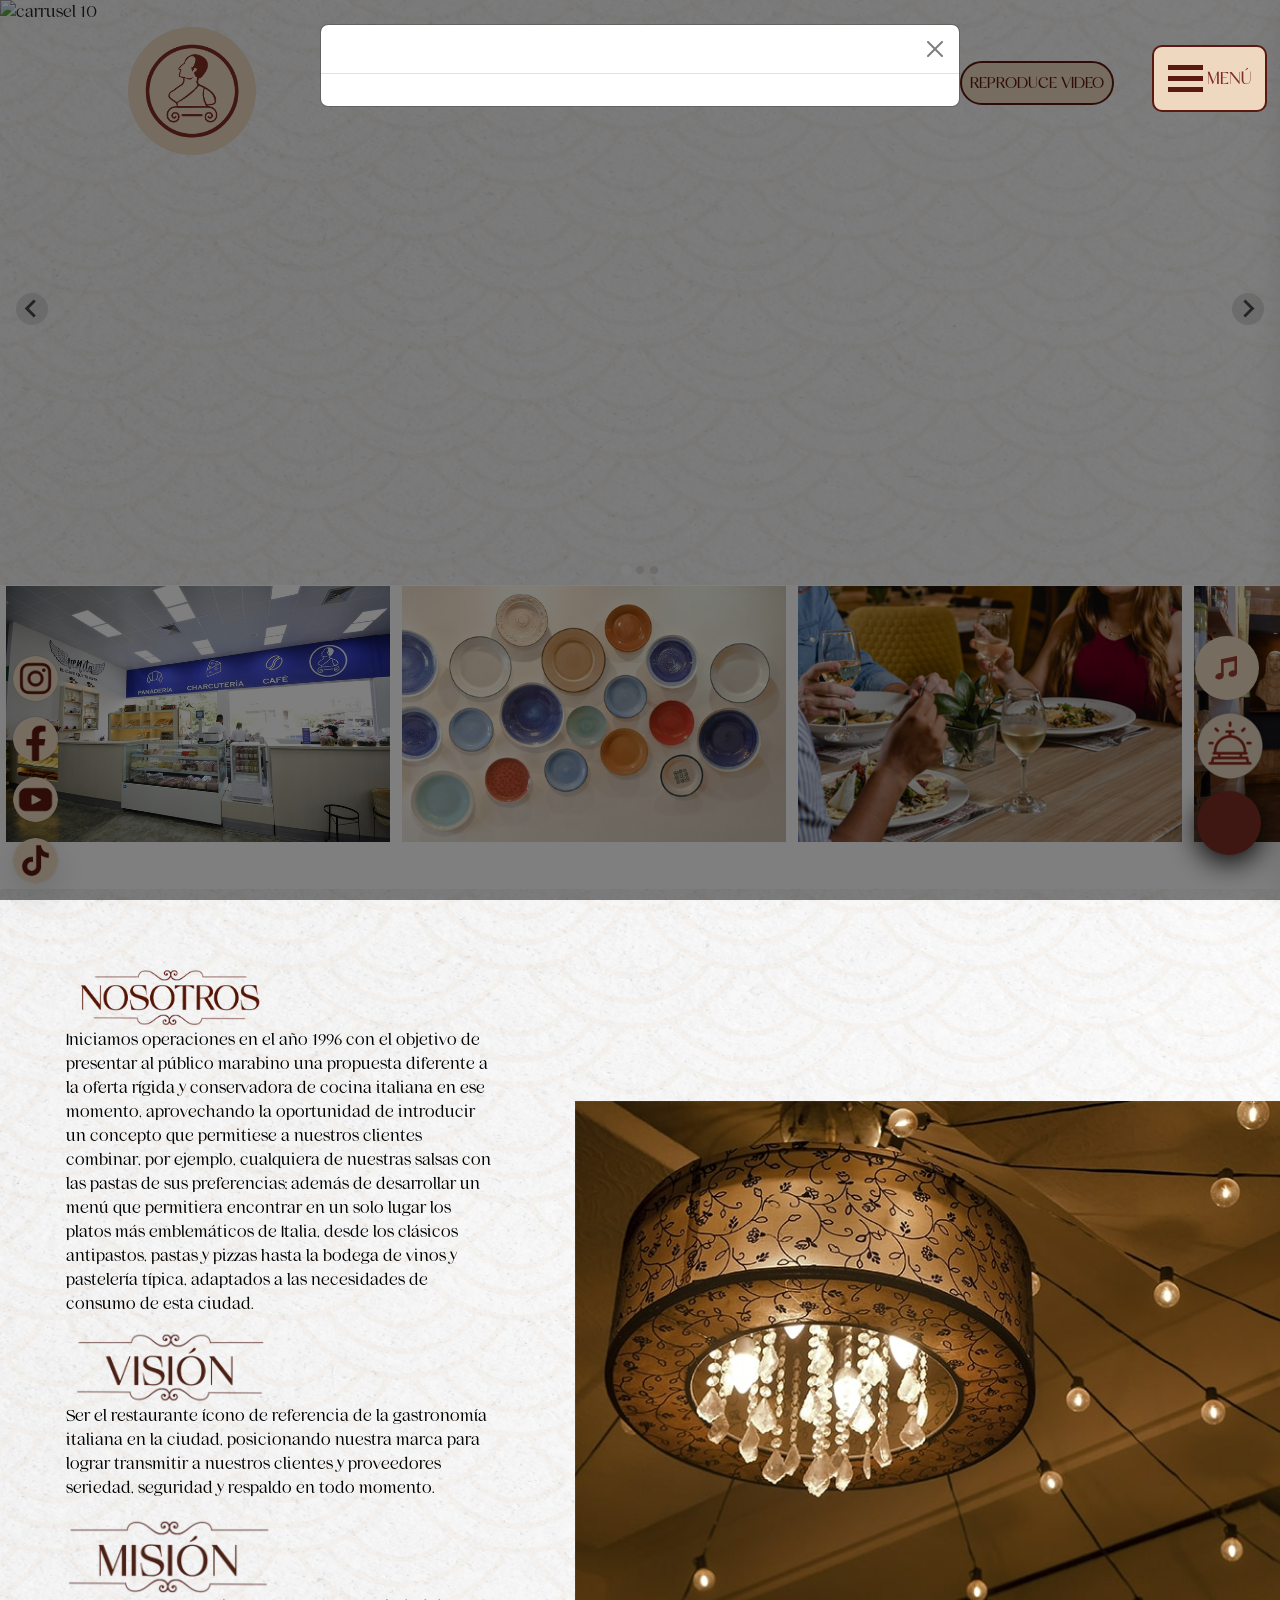
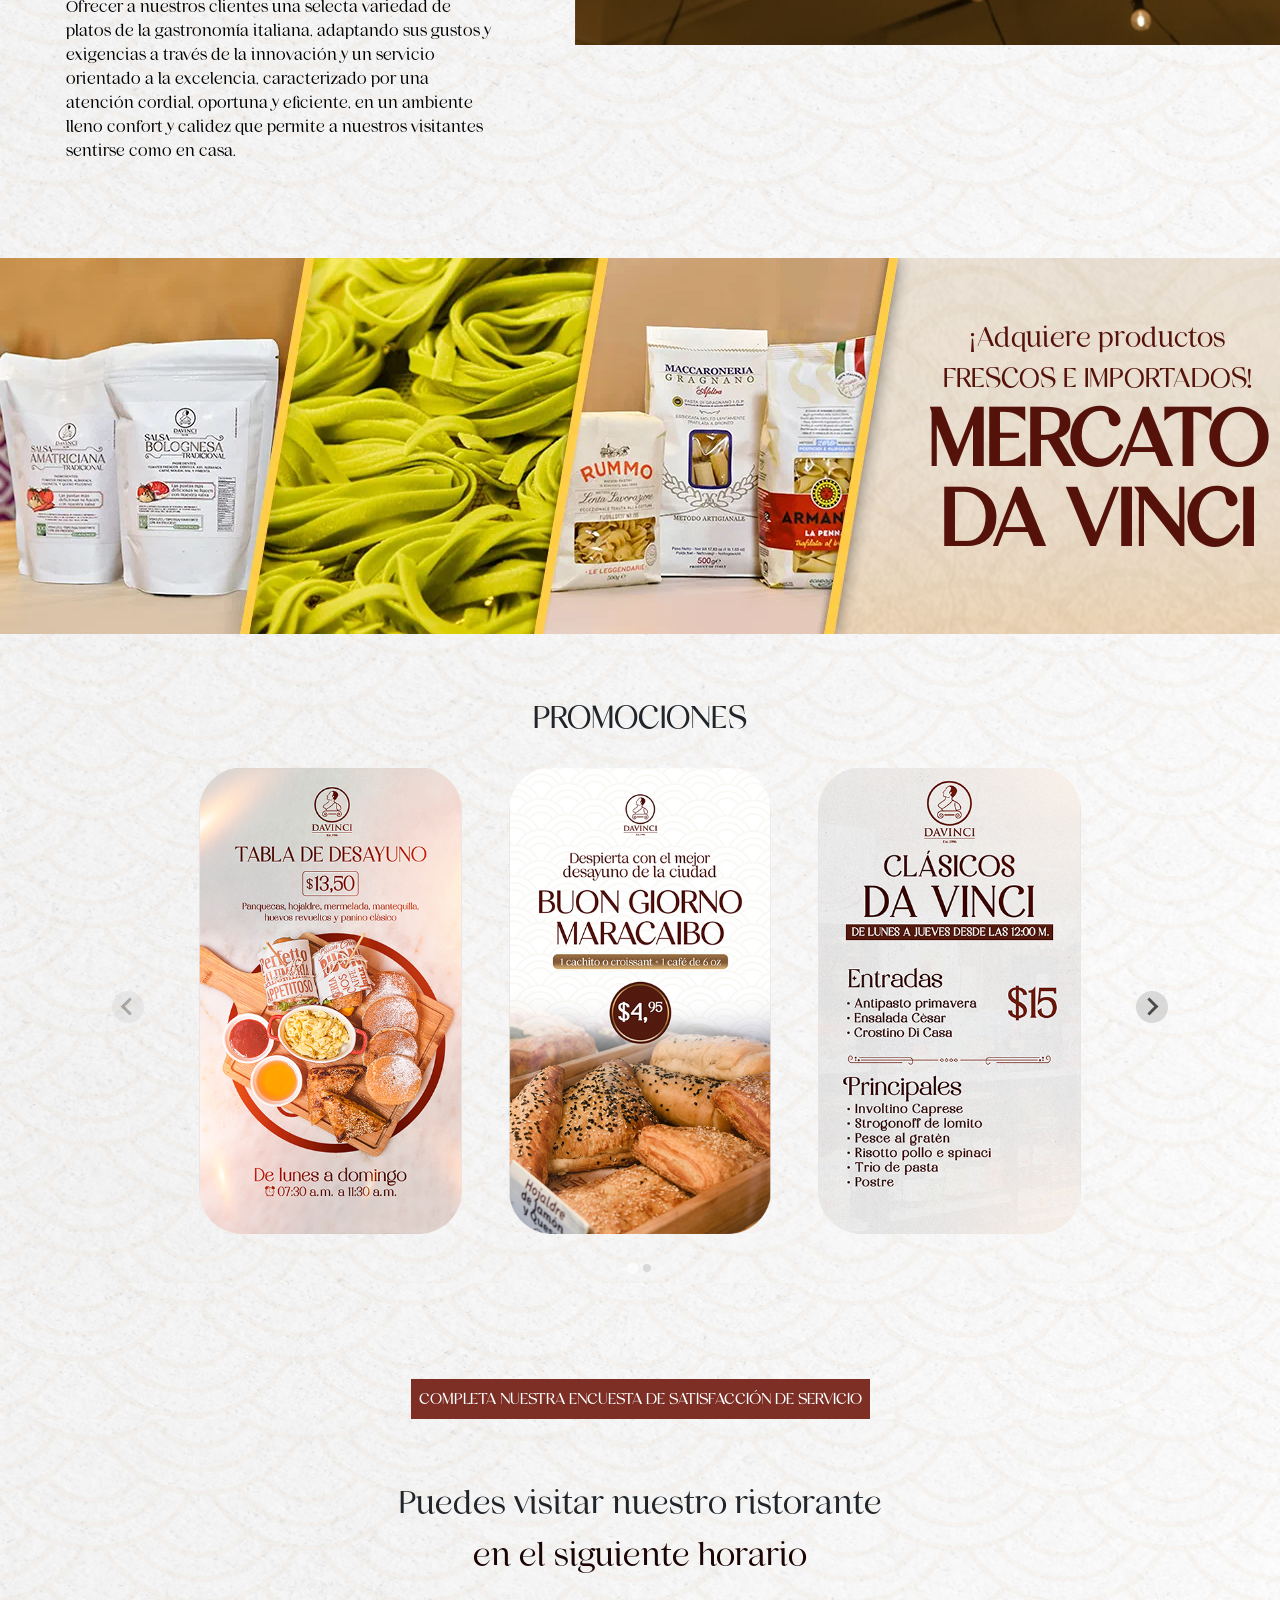
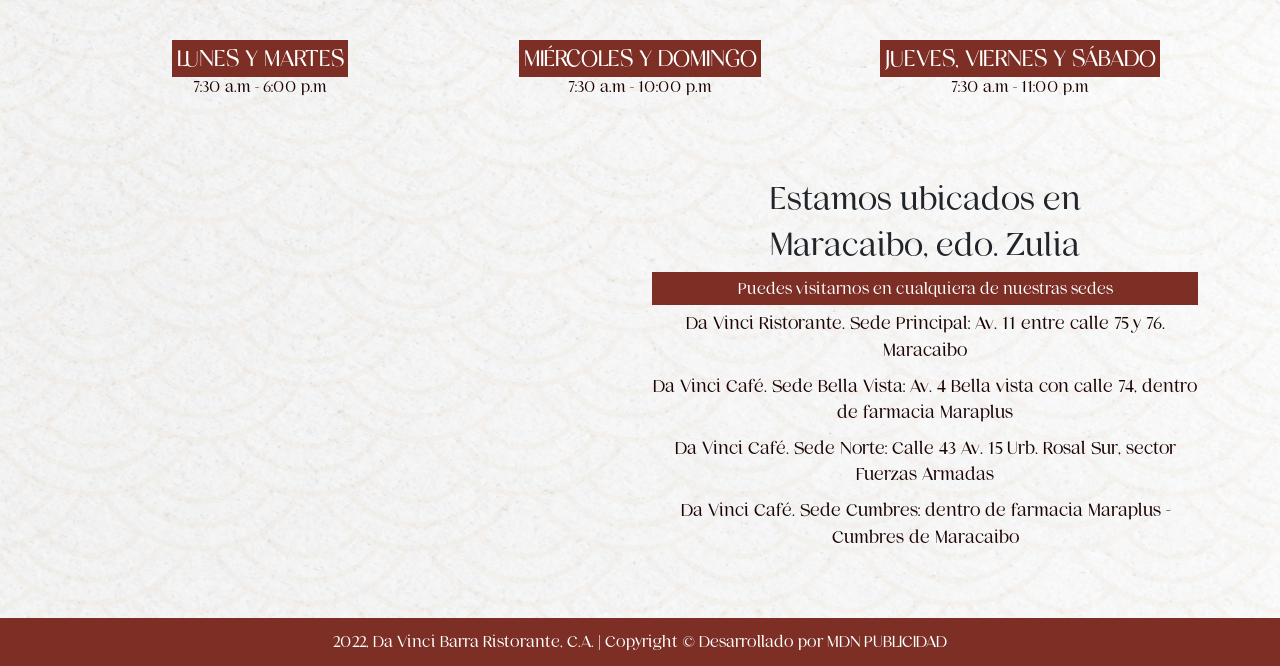
==== index.html @ 0b04cdf5 "changed mercato desktop and mobile images" ====
<!DOCTYPE html>
<html lang="es">

<head>
  <meta name="google-site-verification" content="sGnjUJVGym6l1gNhsqKlrw0AMd5bKHVE6W2g7Ga9vto" />
  <meta http-equiv="Content-Type" content="text/html; charset=utf-8">
  <meta name="DC.Language" scheme="ISO639-1" content="es">
  <meta name="author" content="MDN PUBLICIDAD">
  <meta name="description" content="Página web oficial de Da Vinci Ristorante, Ubicados en la ciudad de Maracaibo, Av. 11 entre calle 75 y 76 (Sede principal), Av.4 Bella vista con calle 74 (Café) y Av. 15 calle 43 Urb. Rosa (Café)">
  <meta name="viewport" content="width=device-width, initial-scale=1, shrink-to-fit=no">
  <meta name="keywords" content="Da vinci, Davinci, Da Vinci Ristorante, Da Vinci Restaurante, Da Vinci Maracaibo">
  <meta name="robots" content="All">
  <title>Da Vinci Ristorante</title>
  <link rel="canonical" href="https://davinciristorante.com.ve/">

  <link rel="icon" type="image/x-icon" href="./img/favicon.ico">
  <link href="https://cdn.jsdelivr.net/npm/bootstrap@5.1.1/dist/css/bootstrap.min.css" rel="stylesheet" integrity="sha384-F3w7mX95PdgyTmZZMECAngseQB83DfGTowi0iMjiWaeVhAn4FJkqJByhZMI3AhiU" crossorigin="anonymous">
  <link rel="stylesheet" href="./css/styles.css">
  <script src="https://kit.fontawesome.com/819330974d.js" crossorigin="anonymous"></script>
  <link rel="stylesheet" href="https://cdn.jsdelivr.net/npm/@splidejs/splide@4.1.4/dist/css/splide.min.css">
  <script src="https://cdn.jsdelivr.net/npm/bootstrap@5.1.3/dist/js/bootstrap.min.js" integrity="sha384-QJHtvGhmr9XOIpI6YVutG+2QOK9T+ZnN4kzFN1RtK3zEFEIsxhlmWl5/YESvpZ13" crossorigin="anonymous"></script>
  <link rel="stylesheet" href="https://cdn.jsdelivr.net/npm/@splidejs/splide@4.1.4/dist/css/splide.min.css/splide.min.css">
  <!-- Meta Pixel Code -->
  <script>
    ! function(f, b, e, v, n, t, s) {
      if (f.fbq) return;
      n = f.fbq = function() {
        n.callMethod ?
          n.callMethod.apply(n, arguments) : n.queue.push(arguments)
      };
      if (!f._fbq) f._fbq = n;
      n.push = n;
      n.loaded = !0;
      n.version = '2.0';
      n.queue = [];
      t = b.createElement(e);
      t.async = !0;
      t.src = v;
      s = b.getElementsByTagName(e)[0];
      s.parentNode.insertBefore(t, s)
    }(window, document, 'script',
      'https://connect.facebook.net/en_US/fbevents.js');
    fbq('init', '1026621875320128');
    fbq('track', 'PageView');
  </script>
  <noscript><img height="1" width="1" style="display:none" src="https://www.facebook.com/tr?id=1026621875320128&ev=PageView&noscript=1" /></noscript>
  <!-- End Meta Pixel Code -->
</head>

<body>
  <nav class="mobile-nav">
    <div class="container d-flex flex-column align-items-end mobile-nav-container">
      <a href="#">INICIO</a>
      <button type="button" id="menu-restaurant" data-bs-toggle="modal" data-bs-target="#exampleModa600">
        MENÚ / RESTAURANT
      </button>
      <a href="https://api.whatsapp.com/send/?phone=584122994586&type=phone_number&app_absent=0&text=%C2%A1Bienvenido%20a%20nuestro%20ristorante%21%20A%20trav%C3%A9s%20de%20ac%C3%A1%20podr%C3%A1s%20realizar%20la%20reservaci%C3%B3n%20para%20tu%20desayuno%2C%20almuerzo%2C%20cena%20o%20evento%C2%A0especial.%C2%A0%E2%81%A3%20%F0%9F%8D%BD%EF%B8%8F" target="__blank">RESERVAS</a>
      <a href="#nosotros">NOSOTROS</a>
      <a href="#club">CLUB DA VINCI</a>
      <a href="#contacto">UBÍCANOS</a>
    </div>
  </nav>
  <div class="boton-whatsapp">
    <a href="https://api.whatsapp.com/send/?phone=584122994586&type=phone_number&app_absent=0&text=%C2%A1Bienvenido%20a%20Da%20Vinci%20Ristorante%21%20A%20trav%C3%A9s%20de%20este%20link%20podr%C3%A1s%20hacer%20tu%20pedido%20v%C3%ADa%20delivery%20o%20pick-up.%E2%81%A3%20%F0%9F%8D%BD" target="__blank">
      <div class="volver-arriba">
        <i class="fab fa-whatsapp"></i>

      </div>
      <span class="tooltip-3">¡Escríbenos por WhatsApp!</span>

    </a>
  </div>
  <div class="boton-arriba-contenedor" id="actualizacion-contacto">
    <a href="https://quikpago.com/store/showcase/products?market=RFs3QBxCCXleJiCD613D" target="_blank">
      <div class="pedidos">
        <img style="width: 5rem;" src="./img/boton-reserva_(1).png" alt="boton quick">
        <span class="tooltip-">¡Solicita tu orden!</span>
      </div>
    </a>
  </div>
  <div class="boton-arriba-contenedor d-none" id="actualizacion-new-reserve">
    <a href="https://api.whatsapp.com/send/?phone=584122994586&type=phone_number&app_absent=0&text=%C2%A1Bienvenido%20a%20nuestro%20ristorante%21%20A%20trav%C3%A9s%20de%20ac%C3%A1%20podr%C3%A1s%20realizar%20la%20reservaci%C3%B3n%20para%20tu%20desayuno%2C%20almuerzo%2C%20cena%20o%20evento%C2%A0especial.%C2%A0%E2%81%A3%20%F0%9F%8D%BD%EF%B8%8F" target="_blank">
      <div class="pedidos----">
        <img style="width: 5rem;" src="./img/BOTON-RESERVE.png" alt="boton reservar 2">
        <!-- <span class="tooltip-">¡Solicita tu orden! -->
        </span>
      </div>
    </a>
  </div>
  <div class="boton-arriba-contenedor" id="actualizacion-contacto">
    <!-- <a href="#sugerencias">
      <div class="pedidos--">
        <img style="width: 5rem;" src="./img/boton-reserva_(2).png" alt="boton reservar">
        <span class="tooltip-2">¡Únete al club Da Vinci!</span>

      </div>
    </a> -->
    <button id="music-btn" class="play-music">
      <img class="pause-img" src="/img/Simple_Music.-whitesvg.svg" alt="">
    </button>
  </div>
  <div class="hamburger-container d-flex flex-row justify-content-center align-items-center">
    <ul class="navbar-nav mr-auto h-100 justify-content-center align-items-center flex-row">
      <div class="hamburguer">
        <div class="bar">
        </div>
      </div>
      <div class="d-none d-md-flex flex-column justify-content-center ms-1">
        <p class="m-0 menu-text">MENÚ</p>
      </div>
    </ul>
  </div>



  <a class="navbar-brand" href="#"><img style="width: 8rem;" src="./img/logo4.jpg" alt="logo da vinci"></a>

  <header>
    <div class="splide" id="splide" role="group" aria-label="Splide Basic HTML Example">
      <div class="splide__track h-100">
        <ul class="splide__list">
          <li class="splide__slide"><img style="width: 100%;" src="/img/carrusel/carrusel1.jpg" alt="carrusel 10"></li>
          <li class="splide__slide"><img style="width: 100%;" src="/img/carrusel/carrusel2.jpg" alt="carrusel 11"></li>
          <li class="splide__slide"><img style="width: 100%;" src="/img/carrusel/carrusel4.jpg" alt="carrusel 8"></li>

        </ul>
      </div>
    </div>
    <div class="redes-container d-flex flex-column justify-content-center align-items">
      <div class="social">
        <a href="https://www.instagram.com/davincimcbo/" target="_blank" rel="noopener noreferrer">
          <img src="img/instagram.png" alt="davinci instagram">
        </a>
      </div>
      <div class="social">
        <a href="https://es-la.facebook.com/DaVinciRestaurante/" target="_blank" rel="noopener noreferrer">
          <img src="img/facebook2.png" alt="davinci facebook">
        </a>
      </div>
      <div class="social">
        <a href="https://www.youtube.com/channel/UCRuQdtUVK3lYBx3yplDv7_g?app=desktop" target="_blank" rel="noopener noreferrer">
          <img src="img/youtube2.png" alt="davinci youtube">
        </a>
      </div>
      <div class="social">
        <a href="https://www.tiktok.com/@grupodavinci" target="_blank" rel="noopener noreferrer">
          <img src="img/tiktok.png" alt="davinci tiktok">
        </a>
      </div>
    </div>

  </header>
  <div class="boton">
    <div class="container">
      <button id="reproducir" data-bs-toggle="modal" data-bs-target="#modal-video" onclick="reproducir()" style="color: white;">REPRODUCE VIDEO</button>
      <button id="parar" class="none" onclick="pausar()">PARAR VIDEO</button>
    </div>
  </div>
  <main>

    <section class="images-banner">
      <div class="marquee">
        <div class="marqueeScroll">
          <button type="button" data-bs-toggle="modal" data-bs-target="#exampleModal"><img class="imagen--" src="./img/ESPACIOS/1.jpg" loading="lazy" style="width: 24rem;" alt="espacio 1"></button>
          <button type="button" data-bs-toggle="modal" data-bs-target="#exampleModal3"><img class="imagen--" src="./img/ESPACIOS/9.jpg" loading="lazy" style="width: 24rem;" alt="espacio 9">
          </button>
          <button type="button" data-bs-toggle="modal" data-bs-target="#exampleModal24">
            <img src="./img/ESPACIOS/18.jpg" class="imagen--" loading="lazy" style="width: 24rem;" alt="espacio 13">
          </button>
          <button type="button" data-bs-toggle="modal" data-bs-target="#exampleModal5">
            <img src="./img/ESPACIOS/11.jpg" class="imagen--" loading="lazy" style="width: 24rem;" alt="espacio 11">
          </button>
          <button type="button" data-bs-toggle="modal" data-bs-target="#exampleModal6">
            <img src="./img/ESPACIOS/12.jpg" class="imagen--" loading="lazy" style="width: 24rem;" alt="espacio 12">
          </button>
          <button type="button" data-bs-toggle="modal" data-bs-target="#exampleModal4">
            <img src="./img/ESPACIOS/10.jpg" loading="lazy" style="width: 24rem;" alt="espacio 10">
          </button>

          <button type="button" data-bs-toggle="modal" data-bs-target="#exampleModal2"> <img class="imagen--" src="./img/ESPACIOS/3.jpg" loading="lazy" style="width: 24rem;" alt="espacio 3"></button>

          <button type="button" data-bs-toggle="modal" data-bs-target="#exampleModal7">
            <img src="./img/ESPACIOS/13.jpg" class="imagen--" loading="lazy" style="width: 24rem;" alt="espacio 13">
          </button>
          <button type="button" data-bs-toggle="modal" data-bs-target="#exampleModal23">
            <img src="./img/ESPACIOS/17.jpg" class="imagen--" loading="lazy" style="width: 24rem;" alt="espacio 13">
          </button>
          <button type="button" data-bs-toggle="modal" data-bs-target="#exampleModal8">
            <img src="./img/ESPACIOS/14.jpg" class="imagen--" loading="lazy" style="width: 24rem;" alt="espacio 14">
          </button>
          <button type="button" data-bs-toggle="modal" data-bs-target="#exampleModal9">
            <img src="./img/ESPACIOS/15.jpg" class="imagen--" loading="lazy" style="width: 24rem;" alt="espacio 15">
          </button>
          <button type="button" data-bs-toggle="modal" data-bs-target="#exampleModal25">
            <img src="./img/ESPACIOS/19.jpg" class="imagen--" loading="lazy" style="width: 24rem;" alt="espacio 13">
          </button>
          <button type="button" data-bs-toggle="modal" data-bs-target="#exampleModal10">
            <img src="./img/ESPACIOS/16.jpg" class="imagen--" loading="lazy" style="width: 24rem;" alt="espacio 16">
          </button>

          <button type="button" data-bs-toggle="modal" data-bs-target="#exampleModal11">
            <img src="./img/PLATOS_2/1.jpg" loading="lazy" class="imagen--" style="width:24rem" alt="plato 1">
          </button>
          <button type="button" data-bs-toggle="modal" data-bs-target="#exampleModal12">
            <img src="./img/PLATOS_2/2.jpg" loading="lazy" class="imagen--" style="width:24rem" alt="plato 2">
          </button>
          <button type="button" data-bs-toggle="modal" data-bs-target="#exampleModal13">
            <img src="./img/PLATOS_2/5.jpg" loading="lazy" class="imagen--" style="width:24rem" alt="plato 5">
          </button>
          <button type="button" data-bs-toggle="modal" data-bs-target="#exampleModal14">
            <img src="./img/PLATOS_2/8.jpg" loading="lazy" class="imagen--" style="width:24rem" alt="plato 8">
          </button>
          <button type="button" data-bs-toggle="modal" data-bs-target="#exampleModal15">
            <img src="./img/PLATOS_2/9.jpg" loading="lazy" class="imagen--" style="width:24rem" alt="plato 9">
          </button>
          <button type="button" data-bs-toggle="modal" data-bs-target="#exampleModal1"> <img class="imagen--" src="./img/ESPACIOS/2.jpg" loading="lazy" style="width: 24rem;" alt="espacio 2"></button>

          <button type="button" data-bs-toggle="modal" data-bs-target="#exampleModal16">
            <img src="./img/PLATOS_2/10.jpg" loading="lazy" class="imagen--" style="width:24rem" alt="plato 10">
          </button>
          <button type="button" data-bs-toggle="modal" data-bs-target="#exampleModal17">
            <img src="./img/PLATOS_2/11.jpg" loading="lazy" class="imagen--" style="width:24rem" alt="plato 12">
          </button>
          <button type="button" data-bs-toggle="modal" data-bs-target="#exampleModal18">
            <img src="./img/PLATOS_2/12.jpg" loading="lazy" class="imagen--" style="width:24rem" alt="plato 12">
          </button>
          <button type="button" data-bs-toggle="modal" data-bs-target="#exampleModal19">
            <img src="./img/PLATOS_2/13.jpg" loading="lazy" class="imagen--" style="width:24rem" alt="plato 13">
          </button>
          <button type="button" data-bs-toggle="modal" data-bs-target="#exampleModal20">
            <img src="./img/PLATOS_2/14.jpg" loading="lazy" class="imagen--" style="width:24rem" alt="plato 14">
          </button>
          <button type="button" data-bs-toggle="modal" data-bs-target="#exampleModal21">
            <img src="./img/PLATOS_2/15.jpg" loading="lazy" class="imagen--" style="width:24rem" alt="plato 15">
          </button>
          <button type="button" data-bs-toggle="modal" data-bs-target="#exampleModal22">
            <img src="./img/PLATOS_2/16.jpg" loading="lazy" class="imagen--" style="width:24rem" alt="plato 16">
          </button>
        </div>
      </div>
    </section>

    <section class="vision">
      <div class="row flex-nowrap">
        <div class="col-xl-6 col-especial" id="vision">
          <div class="fondo-vision">
            <div class="texto-vision">
              <div class="col-xl-12">
                <div class="mision-texto">
                  <img class="mision-texto" src="./img/nosotros.png" alt="mision davinci">
                </div>
                <p class="nosotros-p">Iniciamos operaciones en el año 1996 con el objetivo de presentar al público marabino una propuesta diferente a la oferta rígida y conservadora de cocina italiana en ese momento, aprovechando la oportunidad de introducir un concepto que permitiese a nuestros clientes combinar, por ejemplo, cualquiera de nuestras salsas con las pastas de sus preferencias; además de desarrollar un menú que permitiera encontrar en un solo lugar los platos más emblemáticos de Italia, desde los clásicos antipastos, pastas y pizzas hasta la bodega de vinos y pastelería típica, adaptados a las necesidades de consumo de esta ciudad.</p>
              </div>
              <div class="vision-texto">
                <img src="./img/vision_02.png" alt="vision davinci">
              </div>
              <p>Ser el restaurante ícono de referencia de la gastronomía italiana en la ciudad, posicionando nuestra marca para lograr transmitir a nuestros clientes y proveedores seriedad, seguridad y respaldo en todo momento.</p>
              <div class="mision-texto">
                <img class="mision-texto" src="./img/mision_02.png" alt="mision davinci">
              </div>
              <p>Ofrecer a nuestros clientes una selecta variedad de platos de la gastronomía italiana, adaptando sus gustos y exigencias a través de la innovación y un servicio orientado a la excelencia, caracterizado por una atención cordial, oportuna y eficiente, en un ambiente lleno confort y calidez que permite a nuestros visitantes sentirse como en casa.</p>
            </div>

          </div>
        </div>
        <div class="col-xl-6 col-especial" id="visione">
          <div class="luces">
            <img src="./img/luces.jpg" alt="luces">
          </div>
        </div>
      </div>
    </section>
    <section class="market">
      <!-- <img src="./img/market.jpg" style="width:100%" alt="market"> -->
      <div class="d-flex flex-column flex-lg-row align-items-center justify-content-space-between">
        <picture>
          <source media="(max-width: 991px)" srcset="/img/BANNER-MARKET-MOBILE.webp">
          <source media="(min-width: 992px)" srcset="/img/BANNER-MARKET-DESKTOP.webp">
          <img class="img-mercado" src="/img/BANNER-MARKET-DESKTOP-resized.png" alt="Image description">
        </picture>

        <div class="d-flex flex-row mercado-container">
          <p class="text-center texto-mercado flex-grow-1">
            ¡Adquiere productos <br> FRESCOS E IMPORTADOS! <br><span>MERCATO<br>DA VINCI</span>
          </p>
        </div>

        <img class="img-mercado-izquierda" src="/img/BANNER---MARKET-4.png" alt="mercado davinci 2">
      </div>
    </section>
    <section id="section-promos">
      <div id="card-slider" class="splide promo-slider" aria-labelledby="carousel-heading">
        <h2 class="text-center pb-4">PROMOCIONES</h2>

        <div class="splide__track promos-container">
          <ul class="splide__list promos-list  ">
            <li class="splide__slide">
              <div class="splide__slide__container promo">
                <img src="/img/PROMOS/DAVINCI---PAGINA-WEB-6.png" alt="Promo Buon Giorno de lunes a domingo desde 7:30 A.M. a 11:30 A.M">
              </div>
            </li>
            <li class="splide__slide">
              <div class="splide__slide__container promo">
                <img src="/img/PROMOS/DAVINCI---PAGINA-WEB.png" alt="Promo Buon Giorno de lunes a domingo desde 7:30 A.M. a 11:30 A.M">
              </div>
            </li>
            <li class="splide__slide">
              <div class="splide__slide__container promo">
                <img src="/img/PROMOS/DAVINCI---PAGINA-WEB-2.png" alt="Promo Buon Giorno de lunes a domingo desde 7:30 A.M. a 11:30 A.M">
              </div>
            </li>
            <!-- <li class="splide__slide">
              <div class="splide__slide__container d-flex justify-content-center">
                <div class="promo-splide">
                  <div class="d-flex justify-content-center align-items-center">
                    <img src="/img/PROMOS/texto-solo.png" alt="Promo Clasicos Da Vinci">

                  </div>
                  <div class="position-relative">
                    <div class="d-flex flex-row justify-content-around">
                      <div class="text-center">
                        <p class="ps-0 mb-1 mb-0 promo-title-btn pb-1" id="promo-btn-estandar">Estándar</p>
                        <div class="promo-info promo-estandar">
                          <p>Incluye</p>
                          <ul>
                            <li>- Plato de la selección</li>
                            <li>- 1 bebida no alcohólica</li>
                            <li>- Servicio de pan y mantequilla</li>
                          </ul>
                        </div>
                        <img class="promo-price" src="/img/PROMOS/precio-estandar.png" alt="">
                      </div>
                      <div class="text-center">
                        <p class="ps-0 mb-1 mb-0 pb-1 promo-title-btn" id="promo-btn-gourmet">Gourmet</p>
                        <div class="promo-info promo-gourmet">
                          <p>Incluye</p>
                          <ul>
                            <li>- Entrada</li>
                            <li>- 1 bebida (copa de vino, refresco o té)</li>
                            <li>- Servicio de pan y mantequilla</li>
                            <li>- Postre del día</li>
                          </ul>
                        </div>
                        <img class="promo-price" src="/img/PROMOS/precio-gourmet.png" alt="">

                      </div>
                    </div>


                  </div>


                  <p class="promo-schedule pt-2">Disponible de lunes a viernes <br>de 12:00 m. hasta las 10:00 p.m.</p>
                  <a class="promo-btn" href="/img/PROMOS/MENU WEB.pdf" target="_blank">¡Haz click aquí para conocer el menú!</a>
                </div>
              </div>
            </li> -->
            
            
            <li class="splide__slide">
              <div class="splide__slide__container promo">
                <img src="/img/salumeria02.webp" alt="Promo Buon Giorno de lunes a domingo desde 7:30 A.M. a 11:30 A.M">
              </div>
            </li>
            <li class="splide__slide">
              <div class="splide__slide__container promo">
                <img src="/img/happyhour02.webp" alt="Promo Buon Giorno de lunes a domingo desde 7:30 A.M. a 11:30 A.M">
              </div>
            </li>
          </ul>
        </div>
      </div>


      <!-- <div id="bebidas-slider" class="splide promo-slider mt-5" aria-labelledby="carousel-heading">
        <h2 class="text-center pb-4">BEBIDAS</h2>

        <div class="splide__track promos-container">
          <ul class="splide__list promos-list">
            
            <li class="splide__slide">
              <div class="splide__slide__container promo">
                <img src="/img/PROMOS/promo9.png" alt="Promo Vieni A Tavola. 7 opciones de pastas clásicas">
              </div>
            </li>
            
            <li class="splide__slide">
              <div class="splide__slide__container promo">
                <img src="/img/PROMOS/promo16.png" alt="Noches de tabla de salumeria + 1 botella de vino por $25. Todos los viernes">
              </div>
            </li>
          </ul>
        </div>
      </div> -->
    </section>




    <!-- Modal -->
    <div class="modal fade" id="formModal" tabindex="-1" aria-labelledby="exampleModalLabel" aria-hidden="false">
      <div class="modal-dialog mx-auto my-4">
        <div class="modal-content">
          <div class="modal-header">
            <button type="button" class="btn-close" data-bs-dismiss="modal" aria-label="Close"></button>
          </div>
          <div class="modal-body">
            <script type="text/javascript" src="https://api.clientify.net/web-marketing/superforms/script/123368.js"></script>

          </div>

        </div>
      </div>
    </div>



    <section id="club" class="contact-zone">
      <div class="container">
        <script type="text/javascript" src="https://api.clientify.net/web-marketing/superforms/script/123368.js"></script>
        <div class="encuesta">
          <a target="_blank" href="https://forms.gle/xn25znAtfVtPn8Ti6"><button>COMPLETA NUESTRA ENCUESTA DE SATISFACCIÓN DE SERVICIO</button></a>
        </div>
      </div>
      <section id="contacto" class="contact-zone">
        <div class="container">
          <!-- <div class="timbre">
                    <img src="./img/timbre.png" alt="">
                </div> -->
        </div>

        <div class="title-contact text-center">
          <h2 style="font-size: 2rem;">Puedes visitar nuestro ristorante</h2>
          <span style="font-size: 2rem;">en el siguiente horario</span>
        </div>
        <div class="container">
          <div class="row justify-content-center" style="margin-top: 4rem;">
            <div class="col-xl-4 text-center">
              <span style="font-size: 1.4rem; color:white " class="horario">LUNES Y MARTES</span> <br>
              <span style="font-size: 1rem;">7:30 a.m - 6:00 p.m</span>
            </div>
            <div class="col-xl-4 text-center mt-4 mt-xl-0">
              <span style="font-size: 1.4rem; color:white " class="horario">MIÉRCOLES Y DOMINGO</span> <br>
              <span style="font-size: 1rem;">7:30 a.m - 10:00 p.m</span>
            </div>
            <div class="col-xl-4 text-center mt-4 mt-xl-0">
              <span style="font-size: 1.4rem; color:white " class="horario">JUEVES, VIERNES Y SÁBADO</span> <br>
              <span style="font-size: 1rem;">7:30 a.m - 11:00 p.m</span>
            </div>
          </div>
          <div class="row pb-5" style="align-items: center; margin-top: 4rem;">
            <div class="col-xl-6">
              <div style="height:400px; width:100%; display:inline-block; overflow:hidden;">
                <iframe class="yt_player_iframe" src="https://www.google.com/maps/d/embed?mid=18ixnfWbUF3a-Y9AaaneI_nILt_xj81M&hl=es&ehbc=2E312F" style="position:relative; top:-70px; border:none;" width="640" height="480"></iframe>
              </div>
            </div>
            <div class="col-xl-6">
              <div class="ubicacion text-center">
                <h2>Estamos ubicados en</h2>
                <h2>Maracaibo, edo. Zulia</h2>
                <span style="color: white;" class="horario">Puedes visitarnos en cualquiera de nuestras sedes</span>
              </div>
              <div class="direccion text-center">
                <span>Da Vinci Ristorante. Sede Principal: Av. 11 entre calle 75 y 76. Maracaibo</span>
                <span>Da Vinci Café. Sede Bella Vista: Av. 4 Bella vista con calle 74, dentro de farmacia Maraplus</span>
                <span>Da Vinci Café. Sede Norte: Calle 43 Av. 15 Urb. Rosal Sur, sector Fuerzas Armadas</span>
                <span>Da Vinci Café. Sede Cumbres: dentro de farmacia Maraplus - Cumbres de Maracaibo</span>
              </div>
            </div>
          </div>
          <!-- <div class="row" style="margin-top: 4rem;">
            <div class="col-xl-4" style="display: flex; justify-content: center;">
              <a class="youtube" style="position: relative; left:2rem;" href="https://www.youtube.com/channel/UCRuQdtUVK3lYBx3yplDv7_g?app=desktop" target="_blank"> <img src="./img/youtube.png" alt=""></a>
              <a class="redes-sociales-image-primero" target="_blank" href="https://es-la.facebook.com/DaVinciRestaurante/"> <img src="./img/facebook.png" alt=""></a>
            </div>
            <div class="col-xl-4">
              <a class="redes-sociales-image" target="_blank" href="https://www.instagram.com/davincimcbo/"> <img src="./img/redSocial2.png" alt=""></a>
            </div>
            <div class="col-xl-4">
              <a class="redes-sociales-image" target="_blank" href="https://www.tiktok.com/@grupodavinci"><img src="./img/redSocial3.png" alt=""></a>
            </div>
          </div> -->
        </div>
      </section>
  </main>
  <footer>
    <div class="footer-texto">
      <span>2022, Da Vinci Barra Ristorante, C.A. | Copyright © Desarrollado por <a target="_blank" href="https://mdnpublicidad.com/">MDN PUBLICIDAD</a></span>
    </div>
  </footer>
  <div class="modal fade" id="exampleModal" tabindex="-1" aria-labelledby="exampleModalLabel" aria-hidden="true">
    <div class="modal-dialog">
      <div class="modal-content">
        <div class="modal-header">
          <button type="button" class="btn-close" data-bs-dismiss="modal" aria-label="Close"></button>
        </div>
        <div class="modal-body">
          <img src="./img/ESPACIOS/1.jpg" style="width:100%;" alt="">
        </div>
      </div>
    </div>
  </div>
  <div class="modal fade" id="exampleModal1" tabindex="-1" aria-labelledby="exampleModalLabel" aria-hidden="true">
    <div class="modal-dialog">
      <div class="modal-content">
        <div class="modal-header">
          <button type="button" class="btn-close" data-bs-dismiss="modal" aria-label="Close"></button>
        </div>
        <div class="modal-body">
          <img src="./img/ESPACIOS/2.jpg" style="width:100%;" alt="">
        </div>
      </div>
    </div>
  </div>
  <div class="modal fade" id="exampleModal2" tabindex="-1" aria-labelledby="exampleModalLabel" aria-hidden="true">
    <div class="modal-dialog">
      <div class="modal-content">
        <div class="modal-header">
          <button type="button" class="btn-close" data-bs-dismiss="modal" aria-label="Close"></button>
        </div>
        <div class="modal-body">
          <img src="./img/ESPACIOS/3.jpg" style="width:100%;" alt="">
        </div>
      </div>
    </div>
  </div>
  <div class="modal fade" id="exampleModal3" tabindex="-1" aria-labelledby="exampleModalLabel" aria-hidden="true">
    <div class="modal-dialog">
      <div class="modal-content">
        <div class="modal-header">
          <button type="button" class="btn-close" data-bs-dismiss="modal" aria-label="Close"></button>
        </div>
        <div class="modal-body">
          <img src="./img/ESPACIOS/9.jpg" style="width:100%;" alt="">
        </div>
      </div>
    </div>
  </div>
  <div class="modal fade" id="exampleModal4" tabindex="-1" aria-labelledby="exampleModalLabel" aria-hidden="true">
    <div class="modal-dialog">
      <div class="modal-content">
        <div class="modal-header">
          <button type="button" class="btn-close" data-bs-dismiss="modal" aria-label="Close"></button>
        </div>
        <div class="modal-body">
          <img src="./img/ESPACIOS/10.jpg" style="width:100%;" alt="">
        </div>
      </div>
    </div>
  </div>
  <div class="modal fade" id="exampleModal5" tabindex="-1" aria-labelledby="exampleModalLabel" aria-hidden="true">
    <div class="modal-dialog">
      <div class="modal-content">
        <div class="modal-header">
          <button type="button" class="btn-close" data-bs-dismiss="modal" aria-label="Close"></button>
        </div>
        <div class="modal-body">
          <img src="./img/ESPACIOS/11.jpg" style="width:100%;" alt="">
        </div>
      </div>
    </div>
  </div>
  <div class="modal fade" id="exampleModal6" tabindex="-1" aria-labelledby="exampleModalLabel" aria-hidden="true">
    <div class="modal-dialog">
      <div class="modal-content">
        <div class="modal-header">
          <button type="button" class="btn-close" data-bs-dismiss="modal" aria-label="Close"></button>
        </div>
        <div class="modal-body">
          <img src="./img/ESPACIOS/12.jpg" style="width:100%;" alt="">
        </div>
      </div>
    </div>
  </div>
  <div class="modal fade" id="exampleModal7" tabindex="-1" aria-labelledby="exampleModalLabel" aria-hidden="true">
    <div class="modal-dialog">
      <div class="modal-content">
        <div class="modal-header">
          <button type="button" class="btn-close" data-bs-dismiss="modal" aria-label="Close"></button>
        </div>
        <div class="modal-body">
          <img src="./img/ESPACIOS/13.jpg" style="width:100%;" alt="">
        </div>
      </div>
    </div>
  </div>
  <div class="modal fade" id="exampleModal8" tabindex="-1" aria-labelledby="exampleModalLabel" aria-hidden="true">
    <div class="modal-dialog">
      <div class="modal-content">
        <div class="modal-header">
          <button type="button" class="btn-close" data-bs-dismiss="modal" aria-label="Close"></button>
        </div>
        <div class="modal-body">
          <img src="./img/ESPACIOS/14.jpg" style="width:100%;" alt="">
        </div>
      </div>
    </div>
  </div>
  <div class="modal fade" id="exampleModal9" tabindex="-1" aria-labelledby="exampleModalLabel" aria-hidden="true">
    <div class="modal-dialog">
      <div class="modal-content">
        <div class="modal-header">
          <button type="button" class="btn-close" data-bs-dismiss="modal" aria-label="Close"></button>
        </div>
        <div class="modal-body">
          <img src="./img/ESPACIOS/15.jpg" style="width:100%;" alt="">
        </div>
      </div>
    </div>
  </div>
  <div class="modal fade" id="exampleModal10" tabindex="-1" aria-labelledby="exampleModalLabel" aria-hidden="true">
    <div class="modal-dialog">
      <div class="modal-content">
        <div class="modal-header">
          <button type="button" class="btn-close" data-bs-dismiss="modal" aria-label="Close"></button>
        </div>
        <div class="modal-body">
          <img src="./img/ESPACIOS/16.jpg" style="width:100%;" alt="">
        </div>
      </div>
    </div>
  </div>
  <div class="modal fade" id="exampleModal11" tabindex="-1" aria-labelledby="exampleModalLabel" aria-hidden="true">
    <div class="modal-dialog">
      <div class="modal-content">
        <div class="modal-header">
          <button type="button" class="btn-close" data-bs-dismiss="modal" aria-label="Close"></button>
        </div>
        <div class="modal-body">
          <img src="./img/PLATOS_2/1.jpg" style="width:100%;" alt="">
        </div>
      </div>
    </div>
  </div>
  <div class="modal fade" id="exampleModal12" tabindex="-1" aria-labelledby="exampleModalLabel" aria-hidden="true">
    <div class="modal-dialog">
      <div class="modal-content">
        <div class="modal-header">
          <button type="button" class="btn-close" data-bs-dismiss="modal" aria-label="Close"></button>
        </div>
        <div class="modal-body">
          <img src="./img/PLATOS_2/2.jpg" style="width:100%;" alt="">
        </div>
      </div>
    </div>
  </div>
  <div class="modal fade" id="exampleModal13" tabindex="-1" aria-labelledby="exampleModalLabel" aria-hidden="true">
    <div class="modal-dialog">
      <div class="modal-content">
        <div class="modal-header">
          <button type="button" class="btn-close" data-bs-dismiss="modal" aria-label="Close"></button>
        </div>
        <div class="modal-body">
          <img src="./img/PLATOS_2/5.jpg" style="width:100%;" alt="">
        </div>
      </div>
    </div>
  </div>
  <div class="modal fade" id="exampleModal14" tabindex="-1" aria-labelledby="exampleModalLabel" aria-hidden="true">
    <div class="modal-dialog">
      <div class="modal-content">
        <div class="modal-header">
          <button type="button" class="btn-close" data-bs-dismiss="modal" aria-label="Close"></button>
        </div>
        <div class="modal-body">
          <img src="./img/PLATOS_2/8.jpg" style="width:100%;" alt="">
        </div>
      </div>
    </div>
  </div>
  <div class="modal fade" id="exampleModal15" tabindex="-1" aria-labelledby="exampleModalLabel" aria-hidden="true">
    <div class="modal-dialog">
      <div class="modal-content">
        <div class="modal-header">
          <button type="button" class="btn-close" data-bs-dismiss="modal" aria-label="Close"></button>
        </div>
        <div class="modal-body">
          <img src="./img/PLATOS_2/9.jpg" style="width:100%;" alt="">
        </div>
      </div>
    </div>
  </div>
  <div class="modal fade" id="exampleModal16" tabindex="-1" aria-labelledby="exampleModalLabel" aria-hidden="true">
    <div class="modal-dialog">
      <div class="modal-content">
        <div class="modal-header">
          <button type="button" class="btn-close" data-bs-dismiss="modal" aria-label="Close"></button>
        </div>
        <div class="modal-body">
          <img src="./img/PLATOS_2/10.jpg" style="width:100%;" alt="">
        </div>
      </div>
    </div>
  </div>
  <div class="modal fade" id="exampleModal17" tabindex="-1" aria-labelledby="exampleModalLabel" aria-hidden="true">
    <div class="modal-dialog">
      <div class="modal-content">
        <div class="modal-header">
          <button type="button" class="btn-close" data-bs-dismiss="modal" aria-label="Close"></button>
        </div>
        <div class="modal-body">
          <img src="./img/PLATOS_2/11.jpg" style="width:100%;" alt="">
        </div>
      </div>
    </div>
  </div>
  <div class="modal fade" id="exampleModal18" tabindex="-1" aria-labelledby="exampleModalLabel" aria-hidden="true">
    <div class="modal-dialog">
      <div class="modal-content">
        <div class="modal-header">
          <button type="button" class="btn-close" data-bs-dismiss="modal" aria-label="Close"></button>
        </div>
        <div class="modal-body">
          <img src="./img/PLATOS_2/12.jpg" style="width:100%;" alt="">
        </div>
      </div>
    </div>
  </div>
  <div class="modal fade" id="exampleModal19" tabindex="-1" aria-labelledby="exampleModalLabel" aria-hidden="true">
    <div class="modal-dialog">
      <div class="modal-content">
        <div class="modal-header">
          <button type="button" class="btn-close" data-bs-dismiss="modal" aria-label="Close"></button>
        </div>
        <div class="modal-body">
          <img src="./img/PLATOS_2/13.jpg" style="width:100%;" alt="">
        </div>
      </div>
    </div>
  </div>
  <div class="modal fade" id="exampleModal20" tabindex="-1" aria-labelledby="exampleModalLabel" aria-hidden="true">
    <div class="modal-dialog">
      <div class="modal-content">
        <div class="modal-header">
          <button type="button" class="btn-close" data-bs-dismiss="modal" aria-label="Close"></button>
        </div>
        <div class="modal-body">
          <img src="./img/PLATOS_2/14.jpg" style="width:100%;" alt="">
        </div>
      </div>
    </div>
  </div>
  <div class="modal fade" id="exampleModal21" tabindex="-1" aria-labelledby="exampleModalLabel" aria-hidden="true">
    <div class="modal-dialog">
      <div class="modal-content">
        <div class="modal-header">
          <button type="button" class="btn-close" data-bs-dismiss="modal" aria-label="Close"></button>
        </div>
        <div class="modal-body">
          <img src="./img/PLATOS_2/15.jpg" style="width:100%;" alt="">
        </div>
      </div>
    </div>
  </div>
  <div class="modal fade" id="exampleModal22" tabindex="-1" aria-labelledby="exampleModalLabel" aria-hidden="true">
    <div class="modal-dialog">
      <div class="modal-content">
        <div class="modal-header">
          <button type="button" class="btn-close" data-bs-dismiss="modal" aria-label="Close"></button>
        </div>
        <div class="modal-body">
          <img src="./img/PLATOS_2/16.jpg" style="width:100%;" alt="">
        </div>
      </div>
    </div>
  </div>
  <div class="modal fade" id="exampleModal23" tabindex="-1" aria-labelledby="exampleModalLabel" aria-hidden="true">
    <div class="modal-dialog">
      <div class="modal-content">
        <div class="modal-header">
          <button type="button" class="btn-close" data-bs-dismiss="modal" aria-label="Close"></button>
        </div>
        <div class="modal-body">
          <img src="./img/ESPACIOS/17.jpg" style="width:100%;" alt="">
        </div>
      </div>
    </div>
  </div>
  <div class="modal fade" id="exampleModal24" tabindex="-1" aria-labelledby="exampleModalLabel" aria-hidden="true">
    <div class="modal-dialog">
      <div class="modal-content">
        <div class="modal-header">
          <button type="button" class="btn-close" data-bs-dismiss="modal" aria-label="Close"></button>
        </div>
        <div class="modal-body">
          <img src="./img/ESPACIOS/18.jpg" style="width:100%;" alt="">
        </div>
      </div>
    </div>
  </div>
  <div class="modal fade" id="exampleModal25" tabindex="-1" aria-labelledby="exampleModalLabel" aria-hidden="true">
    <div class="modal-dialog">
      <div class="modal-content">
        <div class="modal-header">
          <button type="button" class="btn-close" data-bs-dismiss="modal" aria-label="Close"></button>
        </div>
        <div class="modal-body">
          <img src="./img/ESPACIOS/19.jpg" style="width:100%;" alt="">
        </div>
      </div>
    </div>
  </div>
  <div class="modal fade" id="exampleModa600" tabindex="-1" aria-labelledby="exampleModalLabel" aria-hidden="true">
    <div class="modal-dialog">
      <div class="modal-content">
        <div class="modal-header">
          <button type="button" class="btn-close" data-bs-dismiss="modal" aria-label="Close"></button>
        </div>
        <div class="modal-body">
          <img src="./img/MENU/LISTA DE PRECIOS-01.webp" loading="lazy" style="width:100%;" alt="Da Vinci menu 1">
          <img src="./img/MENU/LISTA DE PRECIOS-03.webp" loading="lazy" style="width:100%;" alt="Da Vinci menu 2">
          <img src="./img/MENU/LISTA DE PRECIOS-04.webp" loading="lazy" style="width:100%;" alt="Da Vinci menu 3">
          <img src="./img/MENU/LISTA DE PRECIOS-05.webp" loading="lazy" style="width:100%;" alt="Da Vinci menu 4">
          <img src="./img/MENU/LISTA DE PRECIOS-07.webp" loading="lazy" style="width:100%;" alt="Da Vinci menu 6">
          <img src="./img/MENU/LISTA DE PRECIOS-08.webp" loading="lazy" style="width:100%;" alt="Da Vinci menu 7">
          <img src="./img/MENU/LISTA DE PRECIOS-09.webp" loading="lazy" style="width:100%;" alt="Da Vinci menu 8">


        </div>
      </div>
    </div>
  </div>
  <div class="modal fade" id="modal-video" tabindex="-1" aria-labelledby="exampleModalLabel" aria-hidden="true">
    <div class="modal-dialog">
      <div class="modal-content">
        <div class="modal-header">
          <button type="button" class="btn-close" data-bs-dismiss="modal" aria-label="Close"></button>
        </div>
        <div class="d-flex justify-content-center align-items-center w-100 h-100">
          <iframe width="560" height="315" src="https://www.youtube.com/embed/pwLWR-NBy7E" title="YouTube video player" frameborder="0" allow="accelerometer; autoplay; clipboard-write; encrypted-media; gyroscope; picture-in-picture; web-share" allowfullscreen></iframe>

        </div>
      </div>
    </div>
  </div>
</body>
<audio hidden controls="" autoplay id="bgMusic">
  <source src="./italianmusic.mp3" type="audio/ogg">
  Tu navegador no soporta el elemento "audio".
</audio>
<script src="./js/video.js"></script>
<script src=" https://cdn.jsdelivr.net/npm/@splidejs/splide@4.1.4/dist/js/splide.min.js "></script>
<script src="./js/fullscreenslides.js"></script>
<script src="./js/hamburguerMenu.js"></script>
<script src="./js/scrollreveal.js"></script>
<script src="./js/scroll.js"></script>
<script src="https://cdnjs.cloudflare.com/ajax/libs/jquery/3.6.1/jquery.min.js" integrity="sha512-aVKKRRi/Q/YV+4mjoKBsE4x3H+BkegoM/em46NNlCqNTmUYADjBbeNefNxYV7giUp0VxICtqdrbqU7iVaeZNXA==" crossorigin="anonymous" referrerpolicy="no-referrer"></script>
<script src="./js/slides.js"></script>
<script src="./js/scripts.js"></script>

</html>
---- css/styles.css ----
img {
  max-width: 100%;
}

:root {
  --title: #55120a;
  --offWhite: #faf9f6;
}

@font-face {
  font-family: "NalphimRegular";
  src: url("../fonts/nephilm.otf");
}

body {
  font-family: "NalphimRegular";
  /* overflow-x: hidden; */
}

.title h2,
span {
  color: #1c0404;
}

header {
  height: 65vh;
  background: url("/img/patronnuevo.jpg");
  background-size: cover;
  background-repeat: no-repeat;
}

header li img {
  object-fit: cover;
  object-position: 100% 59%;
}

#music-btn {
  width: 4rem;
  height: 4rem;
  background: #eed8c0;
  border-radius: 10rem;
  position: fixed;
  bottom: 12.5rem;
  right: 1.3rem;
}

#splide {
  height: 100%;
}

#splide img {
  height: 100%;
}

.navbar-brand {
  position: absolute;
  top: 3%;
  left: 10%;
  z-index: 3;
  width: auto;
}

.navbar-brand img {
  border-radius: 100%;
}

.navbar-expand-lg {
  width: 90% !important;
  position: absolute;
  /* TODO: ESTE TIENE QUE SER ABSOLUTE */
  z-index: 9;
}

#section-promos {
  background: url("/img/patronnuevo.jpg");
  background-size: cover;
  background-repeat: no-repeat;
  padding-top: 4rem;
}

/* #bebidas-slider .splide__arrows {
  display: none;
} */

.promo-slider {
  width: 85%;
  margin: 0 auto;
  padding: 0 5rem;
}

.promos {
  display: flex;
  flex-wrap: wrap;
  justify-content: center;
  width: 60%;
}

.splide__slide__container {
  height: 100%;
}

.promo-splide {
  height: 100%;
  width: 85%;
  background: url("/img/PROMOS/fondo-promo.png");
  background-position: center;
  background-repeat: no-repeat;
  background-size: cover;
  border-radius: 3rem;
  color: var(--title);
}

.promo-title-btn {
  font-size: 1.3em;
  position: relative;
  z-index: 2;
}

.promo-splide img {
  width: 80%;

  margin: 0 auto;
}

.promo-title-btn {
  cursor: pointer;
  text-decoration: underline;
}

.promo-info {
  text-align: left;
  background: var(--title);
  color: var(--offWhite);
  width: 90%;
  margin: 0 auto;
  padding: 0.3rem 0.5rem;
  border-radius: 1rem;
  opacity: 0;
  position: absolute;
  top: 65%;
  left: 50%;
  transform: translate(-50%, -50%);
  z-index: 1;
}

#promo-btn-estandar:hover+.promo-info.promo-estandar {
  opacity: 1;
}

#promo-btn-gourmet:hover+.promo-info.promo-gourmet {
  opacity: 1;
}

.promo-info ul {
  padding-left: 0.2em;
  list-style-type: none;
}

.promo-info li {
  font-size: 0.78em;
}

.promo-info p {
  font-size: 1.5em;
  margin-bottom: 0rem;
}

.promo-schedule {
  text-align: center;
  margin-top: 0.5rem;
  font-size: 0.9em;
}

.promo {
  text-align: center;
}

.promos-container {
  padding-bottom: 3rem;
}

.promos-list {
  padding: 0 1rem;
}

.promo img {
  width: 85%;
}

.promo-btn:link,
.promo-btn:visited {
  font-size: 0.8em;
  text-align: center;
  width: 80%;
  margin: 0 auto;
  text-decoration: none;
  display: block;
  background: rgb(119, 90, 59);
  background: linear-gradient(180deg,
      rgba(119, 90, 59, 1) 0%,
      rgba(146, 116, 76, 1) 32%,
      rgba(206, 176, 120, 1) 89%);

  color: #fff;
  border-radius: 1rem;
}

.marquee {
  height: 20rem;
  width: 100vw;
  max-width: 100%;
  overflow: hidden;
  -webkit-transform-origin: top right;
  transform-origin: top right;
  position: relative;
  overflow-x: hidden;
  /* left: -10rem;  */
  transition: all 0.3s ease-in-out;
}

.mobile-nav {
  position: fixed;
  /* display: none; */
  top: 0px;
  left: 100%;
  width: 100%;
  min-height: 100vh;
  z-index: 200;
  background: rgba(255, 255, 255, 0.25);
  box-shadow: 0 4px 30px rgba(0, 0, 0, 0.1);
  backdrop-filter: blur(21.2px);
  -webkit-backdrop-filter: blur(6.2px);
  padding-top: 120px;
  transition: all 0.3s ease-in-out;
}

.mobile-nav-container {
  padding-right: 5rem;
}

.mobile-nav a {
  display: block;
  /* margin: 0 auto 16px; */
  /* width: 100%; */
  /* text-align: right; */
  margin-bottom: 16px;
  padding: 12px 16px;
  color: #5c1911;
  text-decoration: none;
  /* margin-left: -6rem; */
  font-weight: 400;
  font-size: 1.5rem;
  transition: left 0.3s ease-in-out;
}

.mobile-nav a:hover {
  color: black;
}

.mobile-nav.is-active {
  /* display: block; */
  left: 0;
}

.redes-container {
  position: fixed;
  z-index: 100;
  bottom: 1%;
  left: 1%;
}

.social {
  margin: 0.5rem 0;
  border-radius: 100%;
  background-color: transparent;
}

.social img {
  width: 2.8rem;
  height: 2.8rem;
  border-radius: 100%;
  background-color: transparent;
  box-shadow: rgba(0, 0, 0, 0.16) 0px 10px 36px 0px,
    rgba(0, 0, 0, 0.06) 0px 0px 0px 1px;
}

#menu-restaurant {
  display: block;
  /* margin: 0 auto 16px; */
  /* width: 100%; */
  text-align: right;
  margin-bottom: 16px;
  padding: 12px 16px;
  color: #5c1911;
  text-decoration: none;
  /* margin-left: -6rem; */
  font-weight: 400;
  font-size: 1.5rem;
  transition: all 0.3s ease-in-out;
}

.splide__arrow--next,
.splide__arrow--prev {
  margin-top: 1rem !important;
}

.marquee2 {
  height: 48rem;
  width: 100vw;
  max-width: 100%;
  overflow: hidden;
  line-height: 6rem;
  -webkit-transform-origin: top right;
  transform-origin: top right;
  position: relative;
  overflow-x: hidden;

  /* left: -10rem;  */
  transition: all 0.3s ease-in-out;
}

.marqueeScroll {
  white-space: nowrap;
  font-size: 0px;
  white-space: nowrap;
  will-change: transform;
  font-family: "Galderglynn TitlingRg Bold";
  position: absolute;
  animation: marquee 29s linear infinite;
}

.boton-arriba-contenedor {
  position: fixed;
  bottom: 4rem;
  right: 4rem;
  width: 6.6rem;
  height: 6.6rem;
  z-index: 1;
}

.boton-whatsapp {
  position: fixed;
  bottom: 3.5rem;
  right: 4rem;
  width: 6.6rem;
  height: 6.6rem;
  z-index: 1;
}

.volver-arriba {
  width: 4rem;
  height: 4rem;
  background-color: #7d2e25;
  border-radius: 50%;
  cursor: pointer;
  top: 80%;
  position: relative;
  left: 7.4rem;
  transition: 0.2s;
  transform: translate(-50%, 50%);
  transition: all 0.3s ease;
  box-shadow: 0px 7px 30px black;
  transform: translate(-50%, -50%) scale(1);
}

.volver-arriba i {
  position: absolute;
  font-size: 2rem;
  top: 48%;
  left: 50%;
  transform: translate(-50%, 50%) scale(0);
  color: white;
  transition: 0.2s;
  transform: translate(-50%, -50%) scale(1);
}

.show- {
  z-index: 10;
  transform: translateX(125px);
}

.show- .volver-arriba {
  animation: popop 0.3s ease-in-out;
  width: 4rem;
  height: 4rem;
  z-index: 11;
}

@keyframes marquee {
  from {
    transform: translateX(-50%);
  }

  to {
    transform: translateX(0);
  }
}

.width {
  width: 17.5%;
  transition: all 0.3s ease-in-out;
}

.width:hover {
  width: 19%;
}

.marqueeScroll1 {
  white-space: nowrap;
  font-size: 0px;
  white-space: nowrap;
  will-change: transform;
  font-family: "Galderglynn TitlingRg Bold";
  animation: marquee 30s linear infinite;
  position: absolute;
  top: 16rem;
}

.bar span {
  position: relative;
  top: -0.5rem;
  color: #7d2e25;
  left: 2.7rem;
  font-size: 1.1rem;
}

.footer-texto {
  height: 3rem;
  display: flex;
  color: #ffff;
  justify-content: center;
  align-items: center;
  background-color: #7d2e25;
}

.footer-texto span {
  color: white;
}

.footer-texto a {
  color: white;
  text-decoration: none;
}

.marqueeScroll2 {
  white-space: nowrap;
  font-size: 0px;
  white-space: nowrap;
  will-change: transform;
  font-family: "Galderglynn TitlingRg Bold";
  animation: marquee2 30s linear infinite;
  position: absolute;
}

@keyframes marquee {
  from {
    transform: translateX(-50%);
  }

  to {
    transform: translateX(0);
  }
}

.marqueeScroll3 {
  white-space: nowrap;
  font-size: 0px;
  white-space: nowrap;
  will-change: transform;
  font-family: "Galderglynn TitlingRg Bold";
  animation: marquee2 30s linear infinite;
  position: absolute;
  top: 32rem;
}

@keyframes marquee2 {
  from {
    transform: translateX(0%);
  }

  to {
    transform: translateX(-50%);
  }
}

.nosotros {
  background-image: url("../img/patronnuevo.jpg");
  height: 20rem;
  background-size: cover;
  background-position: center;
  display: flex;
  align-items: center;
}

.luces img {
  width: 127%;
  height: 34rem;
}

.vision {
  width: 100%;
  overflow-x: hidden;
  background-image: url("../img/patronnuevo.jpg");
  background-position: center;
  background-size: cover;
}

#visione {
  width: inherit;
  display: flex;
  flex-direction: column;
  justify-content: center;
}

.fondo-vision {
  /* background-image: url("../img/patronnuevo.jpg");
  background-position: center;
  background-size: cover; */
  /* height: 30rem; */
  display: flex;
  align-items: center;
  padding: 2.9rem;
}

.market {
  background-image: url("../img/BANNER-DAVINCI-FONDO.jpg");
  background-position: center;
  background-size: cover;
}

.market picture {
  flex-shrink: 0;
}

.mercado-container {
  flex-grow: 1;
}

.img-mercado {
  width: 100%;
}

.img-mercado-izquierda {
  display: none;
}

.texto-mercado {
  font-size: 1.7rem;
  width: 70%;
  color: var(--title);
}

.texto-mercado span {
  font-size: 5rem;
  line-height: 5rem;
  color: var(--title);
  font-weight: bold;
}

.promos {
  background-image: url("../img/patronnuevo.jpg");
  background-position: center;
  background-size: cover;
  height: auto;
}

.col-especial {
  padding-left: 0rem !important;
  padding-right: 0rem !important;
}

.texto-vision {
  padding: 2rem;
  color: black;
}

.pedidos {
  position: relative;
  top: -1.5rem;
  left: 5rem;
}

button {
  border: none;
  background: none;
}

.modal-dialog {
  max-width: 90%;
}

.modal {
  z-index: 999999999 !important;
}

/* .menu{
    background-image: url('../img/menu.jpg');
    height: 50rem;
    background-size: cover;
    background-position: center;
} */
.formulario-email {
  display: flex;
  flex-direction: column;
}

.tooltip- {
  background: rgb(125, 46, 37);
  color: white;
  position: fixed;
  bottom: 8rem;
  right: 6rem;
  padding: 0.8rem;
  display: none;
  z-index: 99999999;
  font-family: "Galderglynn TitlingRg Bold";
  font-weight: 900;
  font-size: 1.2rem;
}

.tooltip-3 {
  background: rgb(125, 46, 37);
  color: white;
  position: fixed;
  bottom: 3.1rem;
  right: 6rem;
  padding: 0.8rem;
  display: none;
  z-index: 99999999;
  font-family: "Galderglynn TitlingRg Bold";
  font-weight: 900;
  font-size: 1.2rem;
}

.boton-whatsapp:hover .tooltip-3 {
  display: block;
}

.boton-arriba-contenedor:hover .tooltip- {
  display: block;
}

.tooltip-2 {
  background: rgb(125, 46, 37);
  color: white;
  position: fixed;
  bottom: 13rem;
  right: 6rem;
  padding: 0.8rem;
  display: none;
  z-index: 99999999;
  font-family: "Galderglynn TitlingRg Bold";
  font-weight: 900;
  font-size: 1.2rem;
}

.pedidos--:hover .tooltip-2 {
  display: block;
}

.formulario-email input,
textarea {
  margin-top: 1rem;
  padding: 0.5rem;
  outline: none;
  border: none;
  border-radius: 0.3rem;
}

.formulario-email button {
  padding: 0.5rem;
  background: rgb(125, 46, 37);
  margin-top: 2rem;
  color: white;
}

.birthday-label {
  background-color: #fff;
  height: 100%;
  line-height: auto;
  padding: 0.5rem 0.3rem 0.5rem 0.5rem;
  border-top-left-radius: 0.3rem;
  border-bottom-left-radius: 0.3rem;
}

#birthdate {
  padding: 0;
  margin-left: 0;
  margin-top: 0;
  padding: 0.5rem;
  text-align: right;
}

.input-group-text {
  border: none;
}

.subscribed-text {
  font-size: 2.5em;
}

.encuesta {
  width: 100%;
  text-align: center;
}

.encuesta button {
  padding: 0.5rem;
  background: rgb(125, 46, 37);
  margin-top: 2rem;
  color: white;
}

.pedidos-- {
  position: relative;
  left: 5rem;
  top: -6.5rem;
}

.pedidos---- {
  position: relative;
  left: 5rem;
  top: -12rem;
}

.contact-zone {
  background-image: url("../img/patronnuevo.jpg");
  height: auto;
  background-size: cover;
  background-position: center;
  padding-top: 4rem;
}

.horario {
  padding: 0.3rem;
  background-color: #7d2e25;
}

.ubicacion {
  display: flex;
  flex-direction: column;
}

.direccion {
  display: flex;
  flex-direction: column;
}

.direccion span {
  font-size: 1.1rem;
  margin: 0.3rem 0;
}

.images-banner {
  height: 19rem;
}

.title-contact {
  display: flex;
  flex-direction: column;
}

.title-contact h2 {
  font-size: 2rem;
}

.hero {
  background-image: url("../img/imagenprincipal3.webp");
  height: 90vh;
  background-size: cover;
  background-position: center;
}

.vision-texto img {
  max-width: 13rem;
}

.mision-texto img {
  max-width: 13rem;
}

.horario span {
  font-size: 1.4rem;
  color: white;
}

.hamburguer {
  position: relative;
  display: block;
  width: 35px;
  cursor: pointer;
  appearance: none;
  background: none;
  outline: none;
  border: none;
  /* transform: translateX(320px); */
  z-index: 999999;
}

.collapse:not(.show) {
  display: block !important;
}

.none {
  display: none;
}

.block {
  display: block;
}

.hamburger-container {
  /* background-color: #eed8c0;
  padding: 0.2rem 0.7rem;
  border-radius: 10px;
  cursor: pointer;
  position: ;
  top: 50%;
  right: 5%;
  z-index: 9999;
  display: block; */
  border: 2px solid #5c1911;
  position: fixed;
  top: 5%;
  right: 1%;
  width: 7.2rem;
  height: 4.2rem;
  z-index: 1;
  background-color: #eed8c0;
  border-radius: 10px;
  z-index: 999999;
  cursor: pointer;
}

.hamburguer .bar,
.hamburguer:after,
.hamburguer:before {
  content: "";
  display: block;
  width: 100%;
  height: 5px;
  background-color: #5c1911 !important;
  margin: 6px 0px;
  transition: 0.4s;
}

.hamburguer.is-active:before {
  transform: rotate(-45deg) translate(-8px, 6px);
}

.hamburguer.is-active:after {
  transform: rotate(45deg) translate(-9px, -8px);
}

.hamburguer.is-active .bar {
  opacity: 0;
}

.menu-text {
  color: #7d2e25;
  font-size: 1.1rem;
}

#reproducir {
  position: absolute;
  top: 6.8%;
  right: 15%;
  padding: 0.5rem;
  background: transparent;
  border-radius: 1.4rem;
  color: #5c1911 !important;
  background-color: #eed8c0;
  border: 2px solid #5c1911;
  z-index: 1;
}

#parar {
  position: absolute;
  top: 6.8%;
  right: 15%;
  padding: 0.5rem;
  background: transparent;
  border-radius: 1.4rem;
  color: #5c1911;
  background-color: #eed8c0;
  border: 2px solid #5c1911;
  z-index: 1;
}

.timbre {
  text-align: right;
}

#vision {
  width: 45%;
}

.promos img {
  width: 23rem;
}

#modal-video .modal-dialog {
  margin: 1rem auto 0 auto;
  width: 70%;
  height: 100%;
}

#modal-video .modal-content {
  height: 80%;
  padding: 1rem;
}

#modal-video iframe {
  width: 100%;
  height: 100%;
}

@media screen and (max-width: 1024px) {
  header {
    height: 38vh;
  }

  .promo-splide {
    width: 100%;
  }

  .promo-title-btn {
    font-size: 1em;
  }

  .promo-schedule {
    font-size: 0.8em;
  }

  .promo-btn:link,
  .promo-btn:visited {
    font-size: 0.8em;
  }

  .promo-splide img.promo-price {
    width: 60%;
  }

  .promo-info p {
    font-size: 1em;
  }

  .promo-info {
    top: 90%;
  }
}

@media screen and (max-width: 700px) {
  .hamburger-container {
    top: 3%;
    right: 5%;
    width: 4.2rem;
    border-radius: 100%;
  }

  .redes-container {
    left: 2%;
  }

  .social img {
    width: 2rem;
    height: 2rem;
  }

  .width {
    width: 38%;
  }

  .images-banner {
    height: 15rem;
  }

  .title {
    margin-top: 2rem;
  }

  .navbar-brand img {
    width: 5rem !important;
  }

  .contact-zone {
    text-align: center;
  }

  .nosotros {
    height: auto;
    text-align: center;
  }

  .youtube img {
    width: 2.6rem;
  }

  .promos img {
    width: 100%;
  }

  #vision {
    width: inherit;
    text-align: center;
  }

  /* .fondo-vision {
    height: 35rem;
  } */
  .footer-texto {
    text-align: center;
  }

  /* #parar {
    bottom: 84%;
  } */
  .width:hover {
    width: 50%;
  }

  .fondo-vision {
    padding: 0rem;
  }

  .redes-sociales-image img {
    width: 14rem;
  }

  .redes-sociales-image-primero img {
    width: 18rem;
  }

  .promo-slider {
    width: 95%;
  }

  .promo img {
    width: 100%;
  }

}

@media screen and (max-width: 400px) {
  .images-banner {
    height: 13rem;
  }
}

@media screen and (min-width: 1024px) {
  .promos-list {
    display: flex;
  }

  .hamburger-container {
    padding: 0.5rem 0.7rem;
  }

  .modal-dialog {
    width: 50%;
  }

  #parar,
  #reproducir {
    right: 13%;
  }
}


@media screen and (min-width: 1500px) {
  .marquee {
    height: 27rem;
  }

  .images-banner {
    height: 16rem;
  }

  /* .fondo-vision {
    height: 43rem;
  } */
  .luces img {
    height: 43rem;
  }

  .texto-vision {
    font-size: 1.3rem;
  }

  .title h2 {
    font-size: 2rem;
  }

  /* #parar {
    bottom: 47%;
  } */
  .navbar-brand {
    /* margin-left: -6rem; */
  }

  .hamburguer {
    /* margin-left: 10rem; */
  }

  .nosotros-p {
    font-size: 1.3rem;
  }

  .vision-texto img {
    max-width: 15rem;
  }

  .mision-texto img {
    max-width: 15rem;
  }

  .promo-schedule {
    font-size: 1.1em;
  }

  .promo-btn:link,
  .promo-btn:visited {
    font-size: 1em;
  }

}

@media screen and (max-width: 991px) {

  #reproducir,
  #parar {
    display: none;
  }

  .texto-mercado {
    font-size: 1.2rem;
  }

  .texto-mercado span {
    font-size: 3.9rem;
    line-height: 3.2rem;
  }

  .mercado-container,
  .market picture {
    width: 100%;
  }
}

@media screen and (min-width: 576px) {
  .navbar-expand-lg {
    width: 80% !important;
    position: absolute;
    /* TODO: ESTE TIENE QUE SER ABSOLUTE */
    z-index: 1;
  }
}

@media screen and (min-width: 701px) and (max-width: 1023px) {
  .hamburguer {
    /* transform: translateX(196px); */
  }

  .width {
    width: 25.5%;
  }

  .width:hover {
    width: 28.5%;
  }

  .contact-zone {
    text-align: center;
  }

  /* #parar {
    bottom: 77%;
  } */
  #vision {
    width: inherit;
    text-align: center;
  }

  .luces img {
    height: 50rem;
  }

  .promo-splide {
    width: 85%;
    border-radius: 1.3rem;
  }

  .promo-schedule {
    font-size: 0.7em;
  }

  .promo-btn:link,
  .promo-btn:visited {
    font-size: 0.55em;
    padding: 0.2rem;
  }
}

@media screen and (min-width: 2000px) {
  .fondo-vision {
    /* height: 60rem; */
    padding: 9rem;
  }

  .luces img {
    height: 60rem;
  }

  .hamburguer {
    /* margin-left: 45rem; */
  }

  .vision-texto img {
    max-width: 17rem;
  }

  .mision-texto img {
    max-width: 17rem;
  }

  .mercado-container {
    width: 33.3%;
  }

  .market picture {
    width: 33.3%;
  }

  .img-mercado-izquierda {
    width: 33.3%;
  }

  .img-mercado-izquierda {
    display: block;
  }
}

@media screen and (min-width: 2300px) {
  header {
    height: 45vh;
  }

  header li img {
    object-position: 100% 58%;
  }

  .promo-slider {
    width: 50%;
  }

  .promo img {
    width: 60%;
  }

  #visione {
    text-align: center;
  }

  .luces img {
    width: 65%;
    height: auto;
  }

  .vision>div {
    width: 70%;
    margin: 0 auto;
    padding-bottom: 10rem;
  }

  /* .market > div {
    width: 70%;
    margin: 0 auto;
  } */

  .texto-mercado {
    font-size: 2rem;
  }

  .texto-mercado span {
    font-size: 6rem;
  }

  .market .img-mercado {
    width: 100%;
  }

  .mercado-container {
    justify-content: flex-start;
  }

  #section-promos {
    padding-top: 10rem;
  }

  .promo-splide {
    width: 60%;
    border-radius: 1.8rem;
  }

  .promo-title-btn {
    font-size: 0.9em;
  }

  .promo-schedule {
    font-size: 0.6em;
  }

  .promo-btn:link,
  .promo-btn:visited {
    font-size: 0.7em;
  }

  .promo-splide img.promo-price {
    width: 60%;
  }

  .promo-info p {
    font-size: 0.8em;
  }

  .promo-info li {
    font-size: 0.6em;
  }

  .promo-info {
    top: 95%;
  }
}
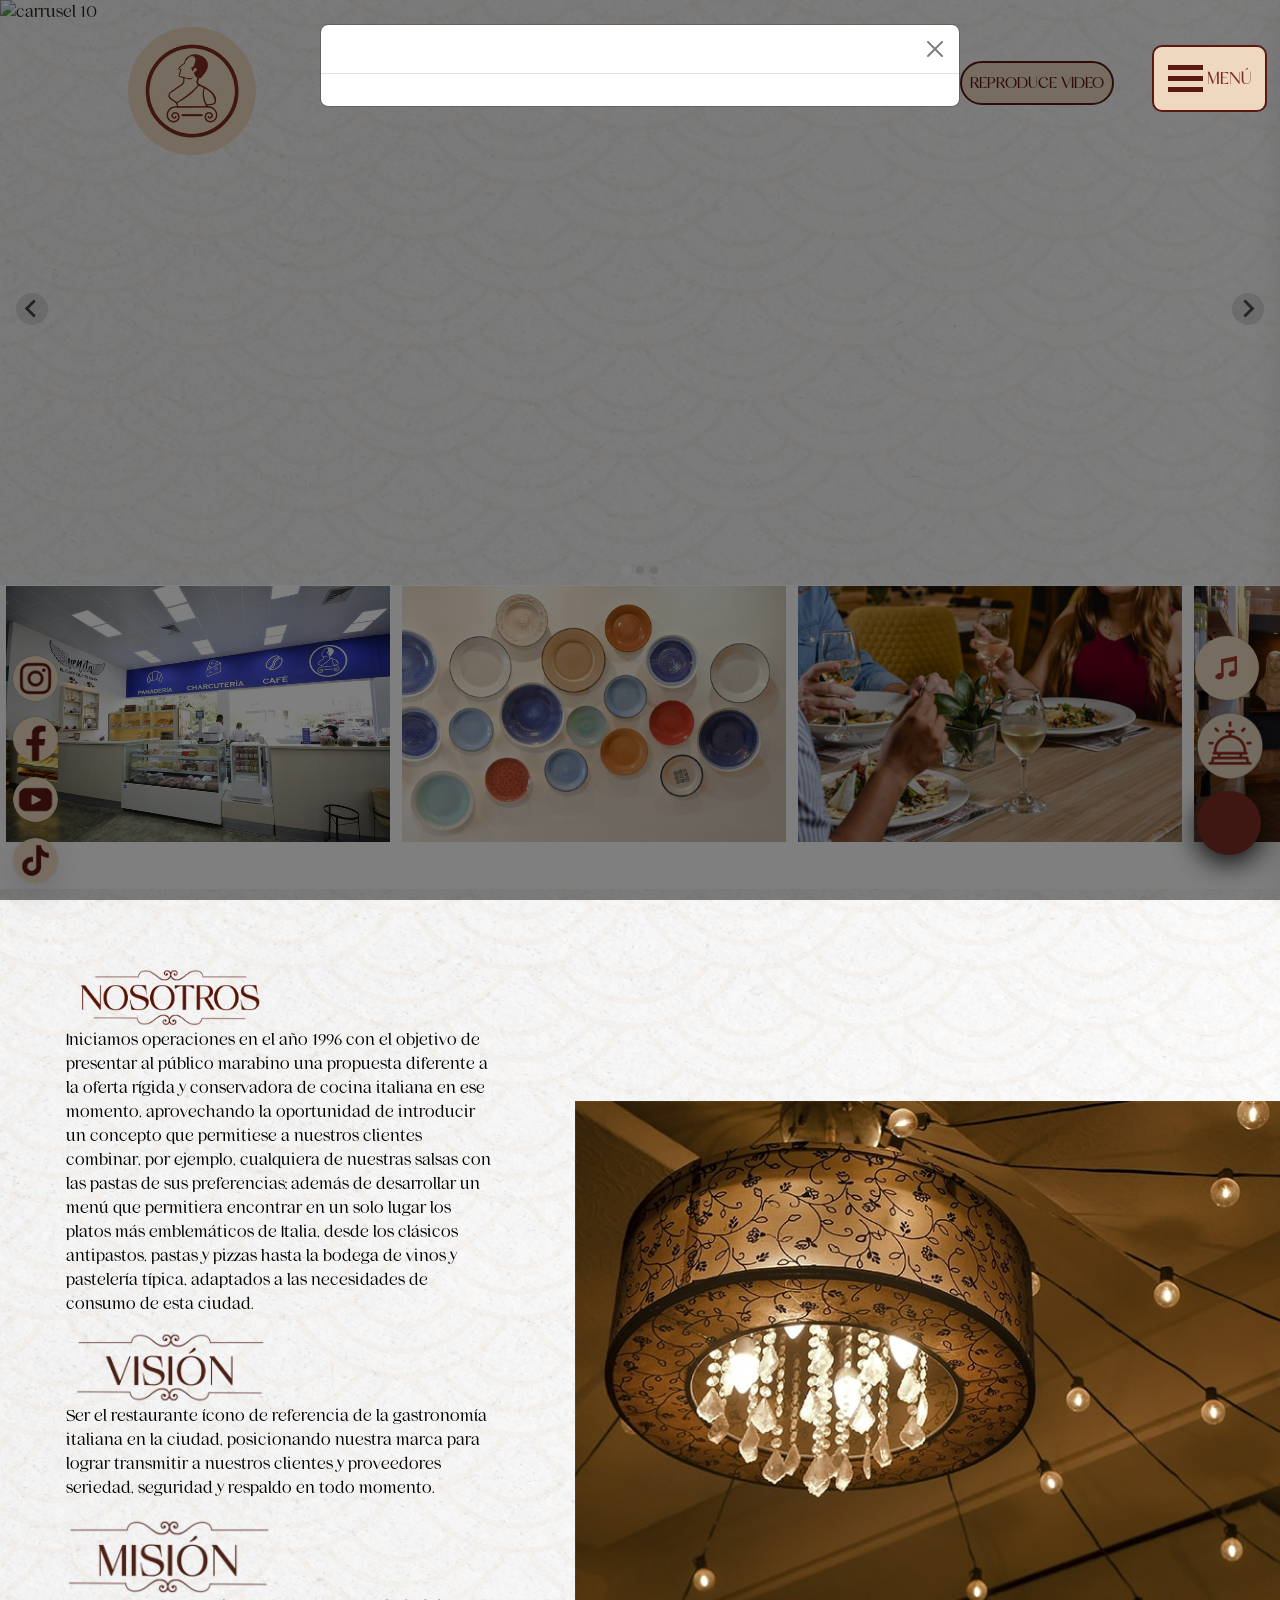
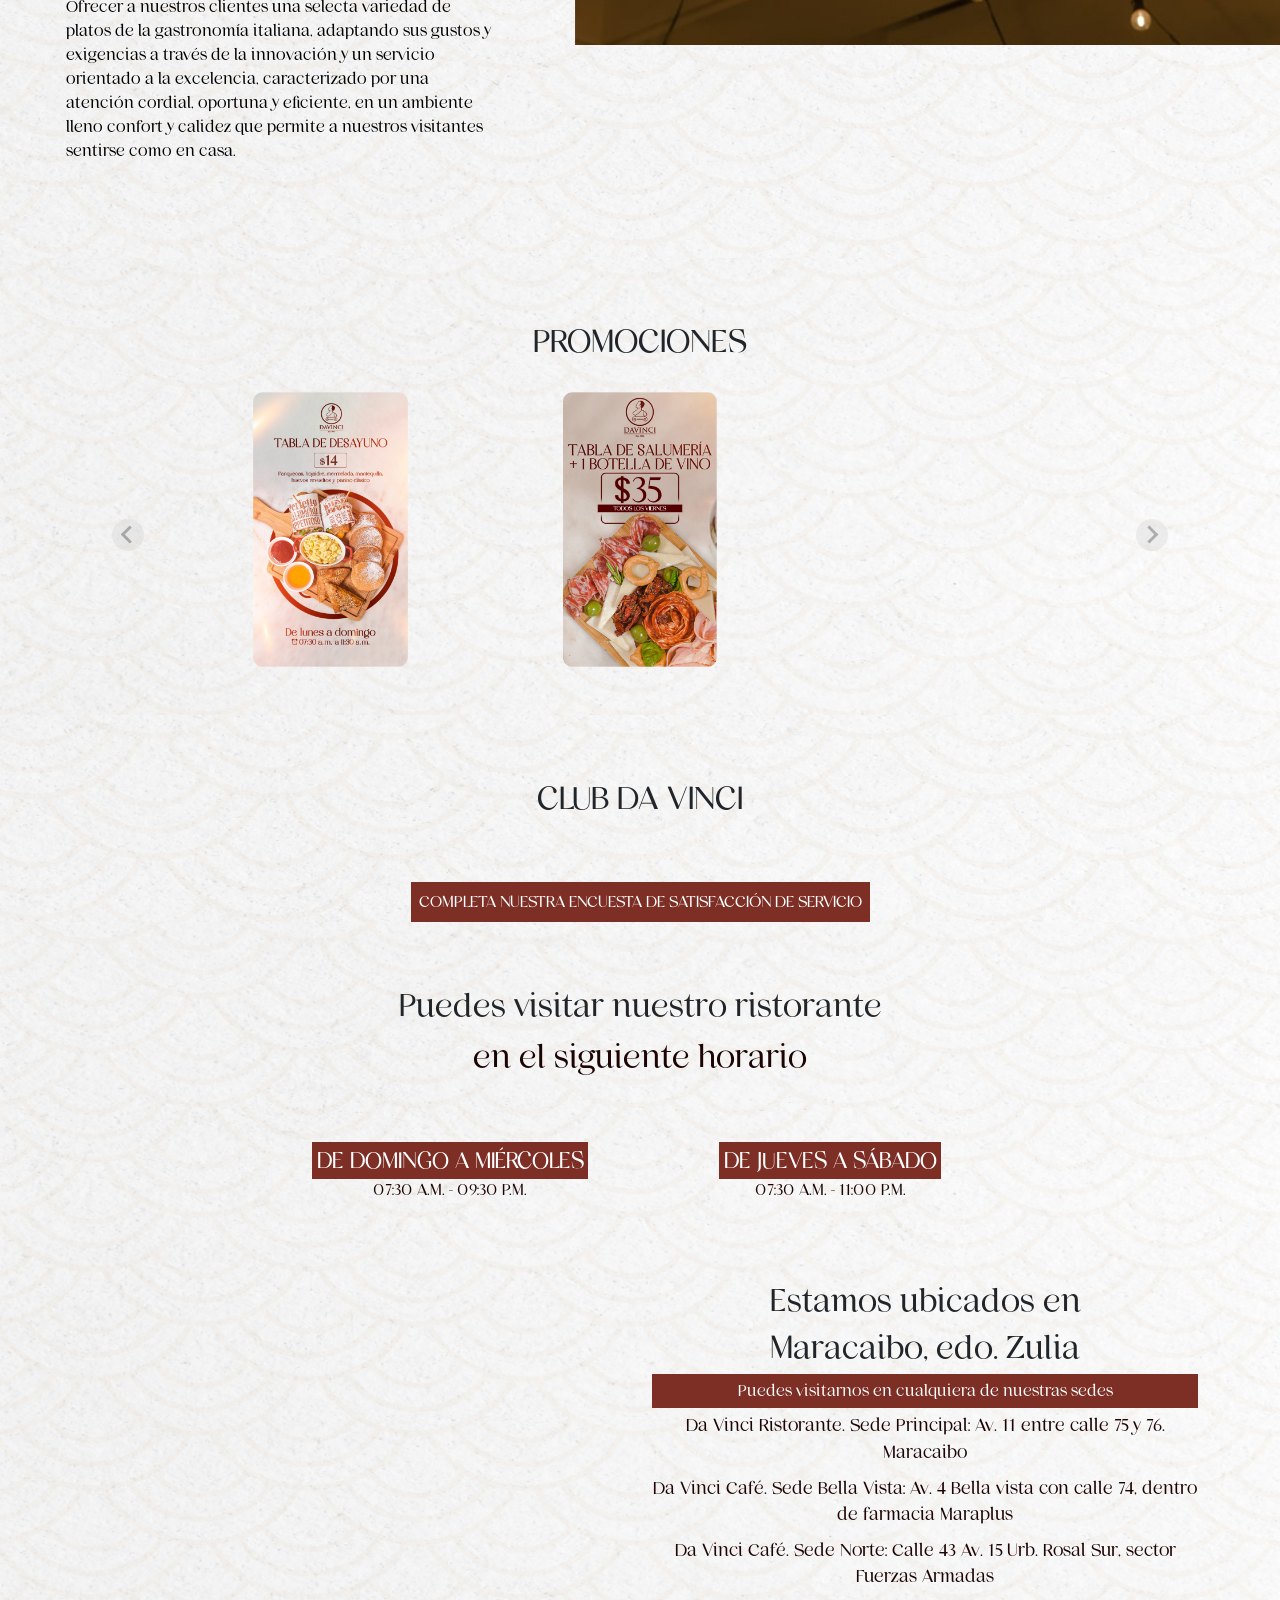
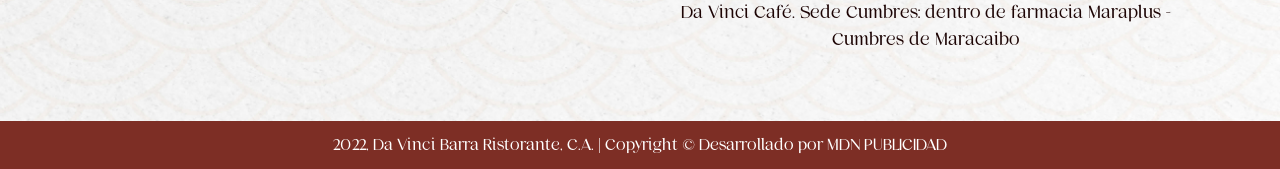
==== commit 2210f672: "latest updated version" ====
--- a/index.html
+++ b/index.html
@@ -71,7 +71,7 @@
     </a>
   </div>
   <div class="boton-arriba-contenedor" id="actualizacion-contacto">
-    <a href="https://quikpago.com/store/showcase/products?market=RFs3QBxCCXleJiCD613D" target="_blank">
+    <a href="https://shop.whatspidelo.com/davinciristorante" target="_blank">
       <div class="pedidos">
         <img style="width: 5rem;" src="./img/boton-reserva_(1).png" alt="boton quick">
         <span class="tooltip-">¡Solicita tu orden!</span>
@@ -270,8 +270,8 @@
         </div>
       </div>
     </section>
-    <section class="market">
-      <!-- <img src="./img/market.jpg" style="width:100%" alt="market"> -->
+    <!-- <section class="market">
+      <img src="./img/market.jpg" style="width:100%" alt="market">
       <div class="d-flex flex-column flex-lg-row align-items-center justify-content-space-between">
         <picture>
           <source media="(max-width: 991px)" srcset="/img/BANNER-MARKET-MOBILE.webp">
@@ -287,28 +287,28 @@
 
         <img class="img-mercado-izquierda" src="/img/BANNER---MARKET-4.png" alt="mercado davinci 2">
       </div>
-    </section>
+    </section> -->
     <section id="section-promos">
       <div id="card-slider" class="splide promo-slider" aria-labelledby="carousel-heading">
         <h2 class="text-center pb-4">PROMOCIONES</h2>
 
         <div class="splide__track promos-container">
-          <ul class="splide__list promos-list  ">
+          <ul class="splide__list promos-list" >
             <li class="splide__slide">
               <div class="splide__slide__container promo">
-                <img src="/img/PROMOS/DAVINCI---PAGINA-WEB-6.png" alt="Promo Buon Giorno de lunes a domingo desde 7:30 A.M. a 11:30 A.M">
+                <img src="/img/PROMOS/DAVINCI HISTORIA TABLA DE DESAYUNOS.webp" alt="Promo Buon Giorno de lunes a domingo desde 7:30 A.M. a 11:30 A.M">
               </div>
             </li>
-            <li class="splide__slide">
+            <!-- <li class="splide__slide">
               <div class="splide__slide__container promo">
                 <img src="/img/PROMOS/DAVINCI---PAGINA-WEB.png" alt="Promo Buon Giorno de lunes a domingo desde 7:30 A.M. a 11:30 A.M">
               </div>
-            </li>
-            <li class="splide__slide">
+            </li> -->
+            <!-- <li class="splide__slide">
               <div class="splide__slide__container promo">
-                <img src="/img/PROMOS/DAVINCI---PAGINA-WEB-2.png" alt="Promo Buon Giorno de lunes a domingo desde 7:30 A.M. a 11:30 A.M">
-              </div>
-            </li>
+                <img src="/img/PROMOS/07.webp" alt="Promo Buon Giorno de lunes a domingo desde 7:30 A.M. a 11:30 A.M">
+              </div>
+            </li> -->
             <!-- <li class="splide__slide">
               <div class="splide__slide__container d-flex justify-content-center">
                 <div class="promo-splide">
@@ -359,14 +359,14 @@
             
             <li class="splide__slide">
               <div class="splide__slide__container promo">
-                <img src="/img/salumeria02.webp" alt="Promo Buon Giorno de lunes a domingo desde 7:30 A.M. a 11:30 A.M">
+                <img src="/img/PROMOS/DAVINCI PROMOCIONES PAGINA WEB.webp" alt="Promo Buon Giorno de lunes a domingo desde 7:30 A.M. a 11:30 A.M">
               </div>
             </li>
-            <li class="splide__slide">
+            <!-- <li class="splide__slide">
               <div class="splide__slide__container promo">
                 <img src="/img/happyhour02.webp" alt="Promo Buon Giorno de lunes a domingo desde 7:30 A.M. a 11:30 A.M">
               </div>
-            </li>
+            </li> -->
           </ul>
         </div>
       </div>
@@ -417,6 +417,7 @@
 
     <section id="club" class="contact-zone">
       <div class="container">
+        <h2 class="text-center pb-4">CLUB DA VINCI</h2>
         <script type="text/javascript" src="https://api.clientify.net/web-marketing/superforms/script/123368.js"></script>
         <div class="encuesta">
           <a target="_blank" href="https://forms.gle/xn25znAtfVtPn8Ti6"><button>COMPLETA NUESTRA ENCUESTA DE SATISFACCIÓN DE SERVICIO</button></a>
@@ -435,17 +436,17 @@
         </div>
         <div class="container">
           <div class="row justify-content-center" style="margin-top: 4rem;">
-            <div class="col-xl-4 text-center">
+            <!-- <div class="col-xl-4 text-center">
               <span style="font-size: 1.4rem; color:white " class="horario">LUNES Y MARTES</span> <br>
               <span style="font-size: 1rem;">7:30 a.m - 6:00 p.m</span>
+            </div> -->
+            <div class="col-xl-4 text-center mt-4 mt-xl-0">
+              <span style="font-size: 1.4rem; color:white " class="horario">DE DOMINGO A MIÉRCOLES</span> <br>
+              <span style="font-size: 1rem;">07:30 A.M. - 09:30 P.M.</span>
             </div>
             <div class="col-xl-4 text-center mt-4 mt-xl-0">
-              <span style="font-size: 1.4rem; color:white " class="horario">MIÉRCOLES Y DOMINGO</span> <br>
-              <span style="font-size: 1rem;">7:30 a.m - 10:00 p.m</span>
-            </div>
-            <div class="col-xl-4 text-center mt-4 mt-xl-0">
-              <span style="font-size: 1.4rem; color:white " class="horario">JUEVES, VIERNES Y SÁBADO</span> <br>
-              <span style="font-size: 1rem;">7:30 a.m - 11:00 p.m</span>
+              <span style="font-size: 1.4rem; color:white " class="horario">DE JUEVES A SÁBADO</span> <br>
+              <span style="font-size: 1rem;">07:30 A.M. - 11:00 P.M.</span>
             </div>
           </div>
           <div class="row pb-5" style="align-items: center; margin-top: 4rem;">
@@ -807,13 +808,15 @@
           <button type="button" class="btn-close" data-bs-dismiss="modal" aria-label="Close"></button>
         </div>
         <div class="modal-body">
-          <img src="./img/MENU/LISTA DE PRECIOS-01.webp" loading="lazy" style="width:100%;" alt="Da Vinci menu 1">
-          <img src="./img/MENU/LISTA DE PRECIOS-03.webp" loading="lazy" style="width:100%;" alt="Da Vinci menu 2">
-          <img src="./img/MENU/LISTA DE PRECIOS-04.webp" loading="lazy" style="width:100%;" alt="Da Vinci menu 3">
-          <img src="./img/MENU/LISTA DE PRECIOS-05.webp" loading="lazy" style="width:100%;" alt="Da Vinci menu 4">
-          <img src="./img/MENU/LISTA DE PRECIOS-07.webp" loading="lazy" style="width:100%;" alt="Da Vinci menu 6">
-          <img src="./img/MENU/LISTA DE PRECIOS-08.webp" loading="lazy" style="width:100%;" alt="Da Vinci menu 7">
-          <img src="./img/MENU/LISTA DE PRECIOS-09.webp" loading="lazy" style="width:100%;" alt="Da Vinci menu 8">
+          <img src="./img/MENU/HISTORIAS MENU DA VINCI DESAYUNOS copia 1.jpg.webp" loading="lazy" style="width:100%;" alt="Da Vinci menu 1">
+          <img src="./img/MENU/HISTORIAS MENU DA VINCI DESAYUNOS copia 3.jpg (1).webp" loading="lazy" style="width:100%;" alt="Da Vinci menu 2">
+          <img src="./img/MENU/HISTORIAS MENU DA VINCI DESAYUNOS copia 2.jpg.webp" loading="lazy" style="width:100%;" alt="Da Vinci menu 3">
+          <img src="./img/MENU/HISTOIAS MENU DA VINCI copia 1.jpg.webp" loading="lazy" style="width:100%;" alt="Da Vinci menu 4">
+          <img src="./img/MENU/HISTOIAS MENU DA VINCI copia 2.jpg.webp" loading="lazy" style="width:100%;" alt="Da Vinci menu 5">
+          <img src="./img/MENU/HISTOIAS MENU DA VINCI copia 3.jpg.webp" loading="lazy" style="width:100%;" alt="Da Vinci menu 6">
+          <img src="./img/MENU/HISTORIA DA VINCI MENU COCTELES copia 1.jpg.webp" loading="lazy" style="width:100%;" alt="Da Vinci menu 7">
+          <img src="./img/MENU/HISTORIA DA VINCI MENU COCTELES copia 2.jpg.webp" loading="lazy" style="width:100%;" alt="Da Vinci menu 8">
+          <img src="./img/MENU/HISTORIA DA VINCI MENU COCTELES copia 3.jpg.webp" loading="lazy" style="width:100%;" alt="Da Vinci menu 9">
 
 
         </div>
--- a/css/styles.css
+++ b/css/styles.css
@@ -184,7 +184,7 @@
 }
 
 .promo img {
-  width: 85%;
+  width: 50%;
 }
 
 .promo-btn:link,
@@ -1036,7 +1036,7 @@
   }
 
   .promo img {
-    width: 100%;
+    width: 90%;
   }
 
 }
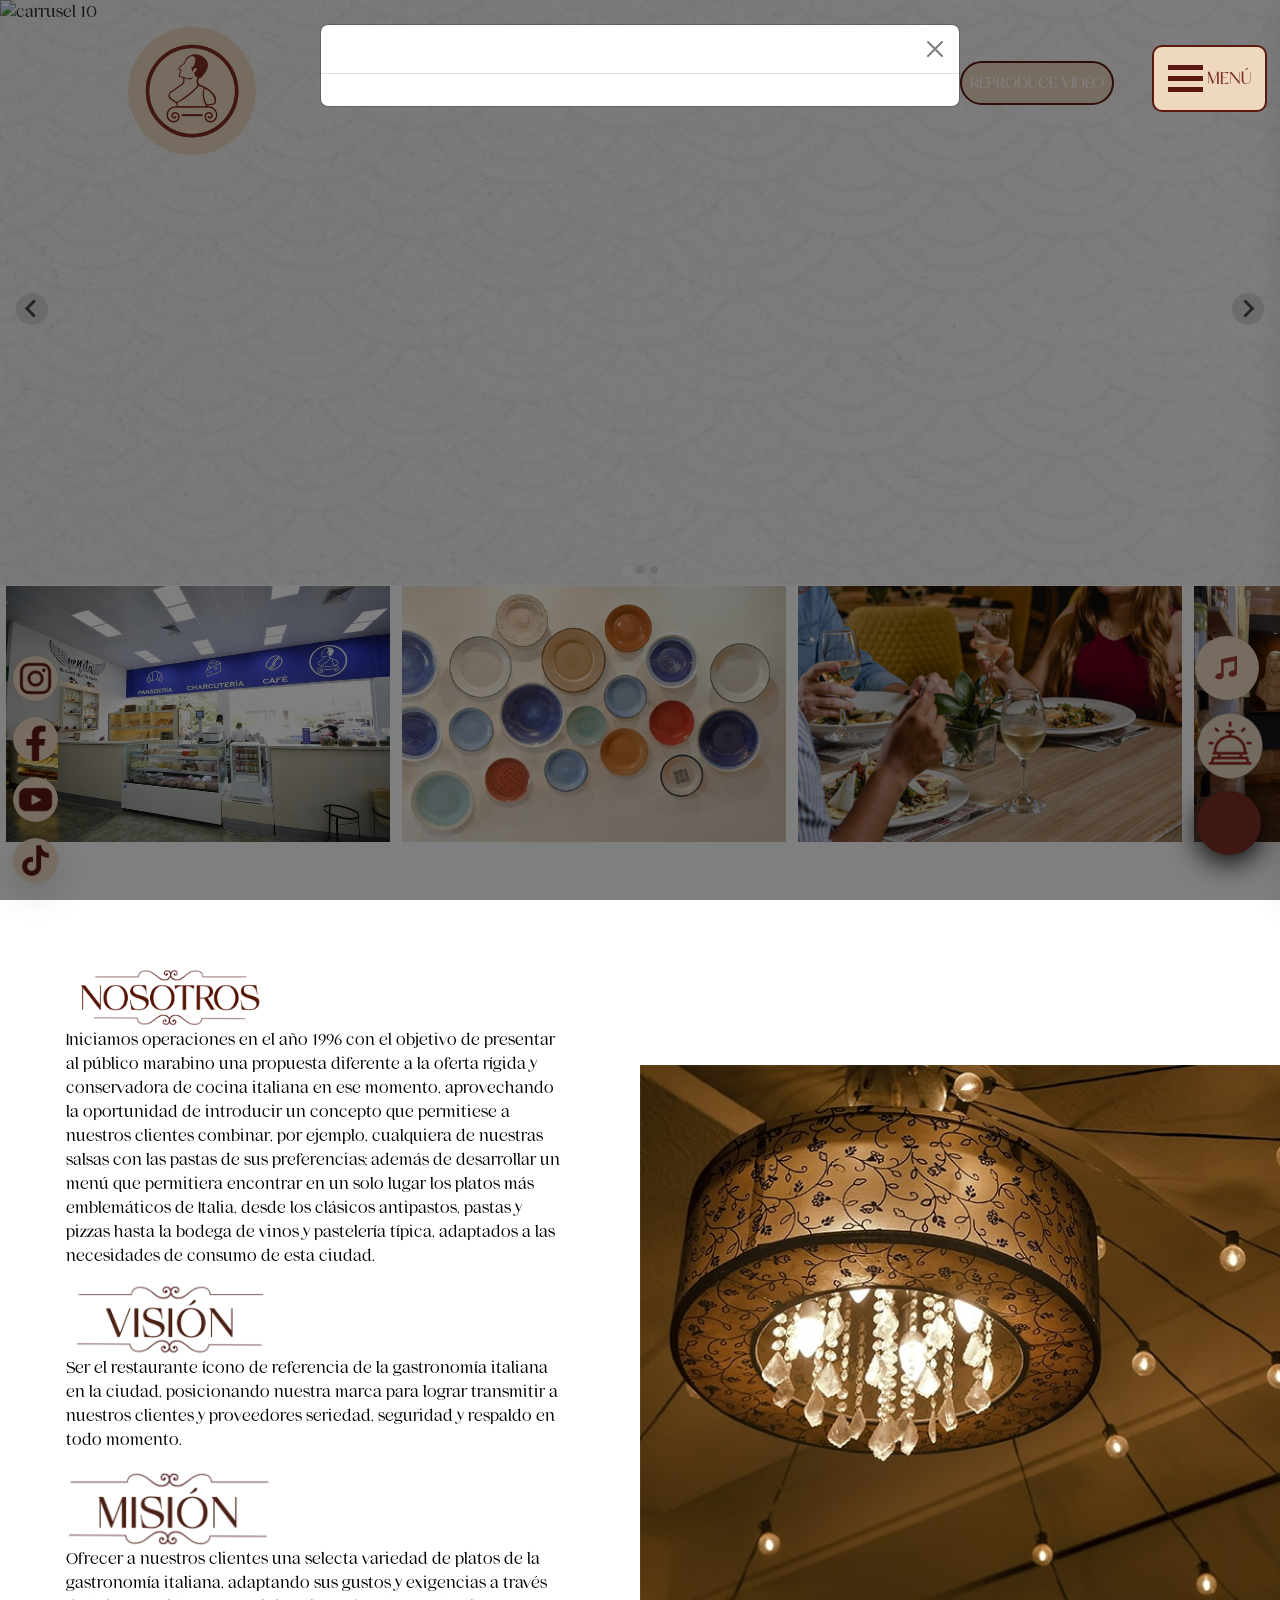
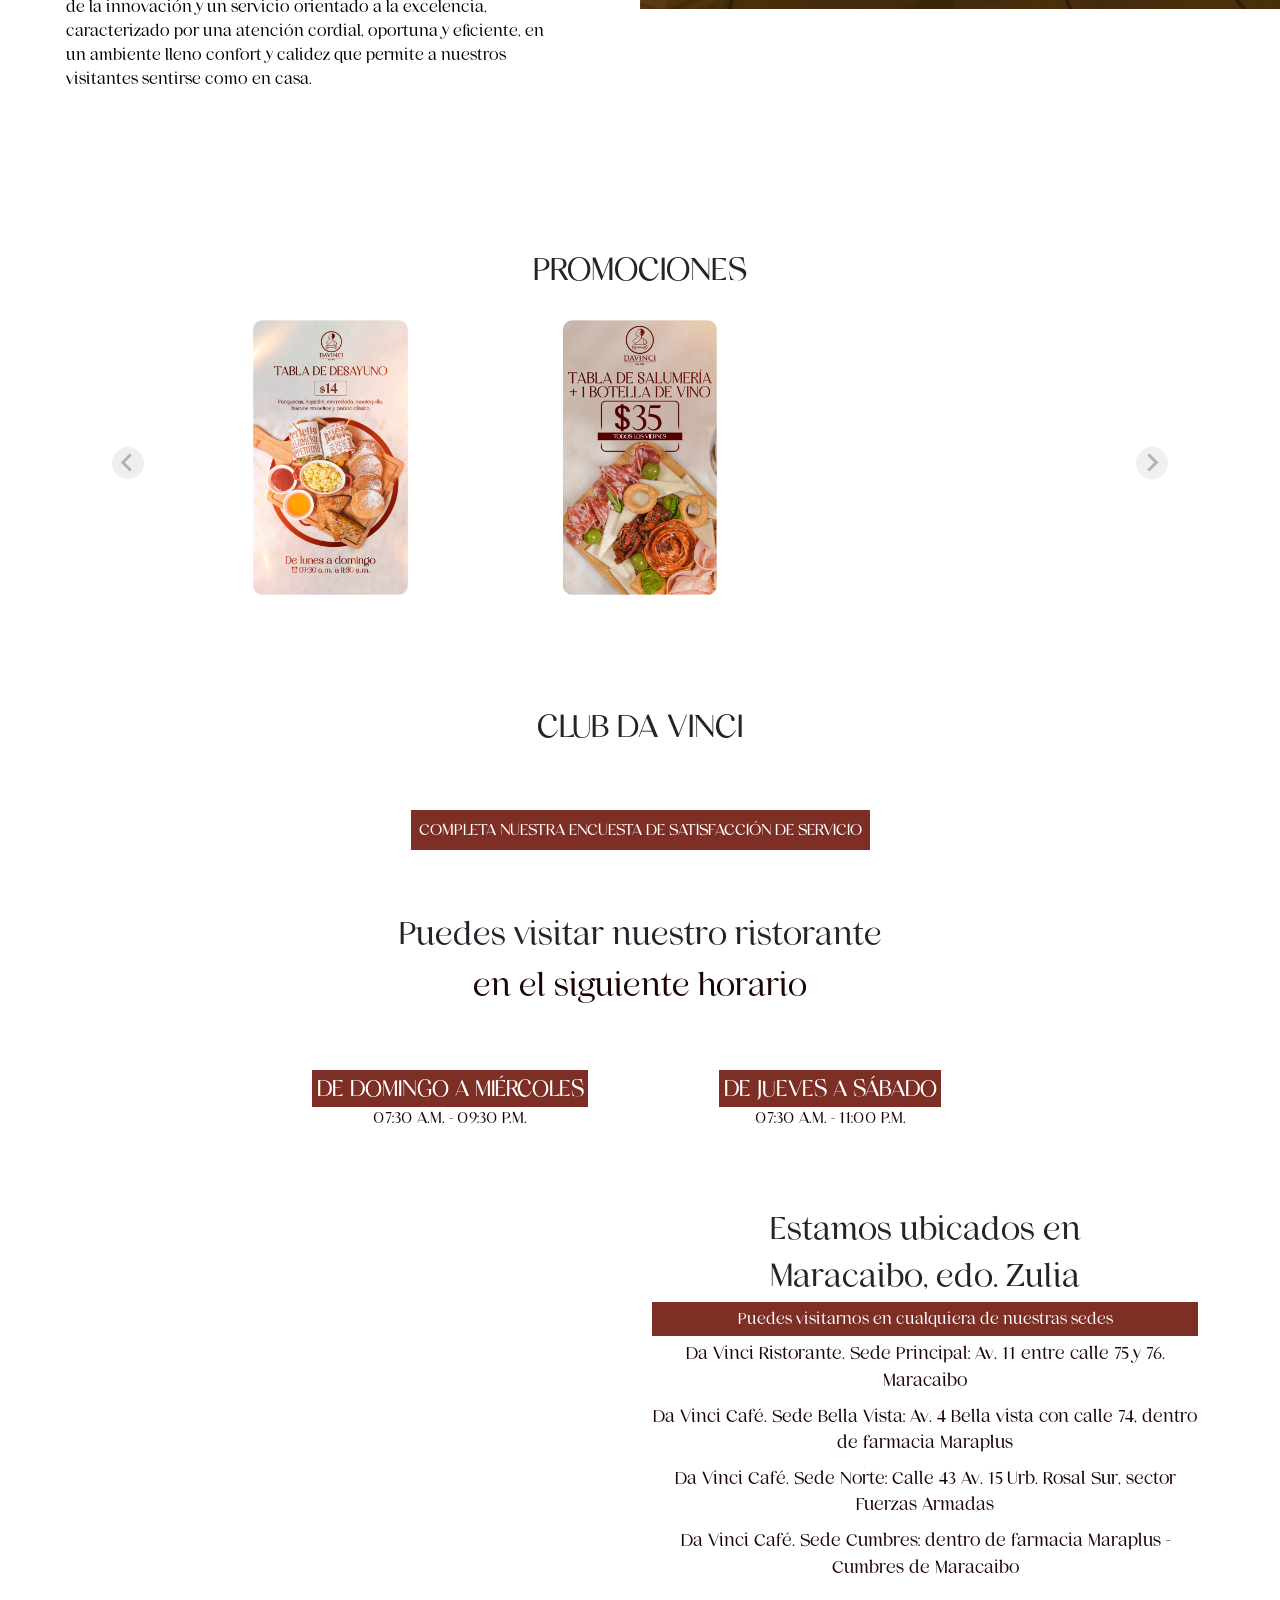
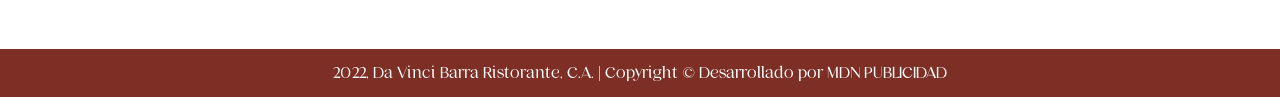
==== commit 071b31cf: "Refactor JS into single-concern modules and reorganize CSS - Split scripts.js into clubForm.js, prom" ====
--- a/index.html
+++ b/index.html
@@ -15,11 +15,20 @@
 
   <link rel="icon" type="image/x-icon" href="./img/favicon.ico">
   <link href="https://cdn.jsdelivr.net/npm/bootstrap@5.1.1/dist/css/bootstrap.min.css" rel="stylesheet" integrity="sha384-F3w7mX95PdgyTmZZMECAngseQB83DfGTowi0iMjiWaeVhAn4FJkqJByhZMI3AhiU" crossorigin="anonymous">
-  <link rel="stylesheet" href="./css/styles.css">
+  <link rel="stylesheet" href="./css/base.css">
+  <link rel="stylesheet" href="./css/layout.css">
+  <link rel="stylesheet" href="./css/components/nav.css">
+  <link rel="stylesheet" href="./css/components/hero.css">
+  <link rel="stylesheet" href="./css/components/marquee.css">
+  <link rel="stylesheet" href="./css/components/vision.css">
+  <link rel="stylesheet" href="./css/components/promos.css">
+  <link rel="stylesheet" href="./css/components/contact.css">
+  <link rel="stylesheet" href="./css/components/modals.css">
+  <link rel="stylesheet" href="./css/components/floating-ui.css">
+  <link rel="stylesheet" href="./css/responsive.css">
   <script src="https://kit.fontawesome.com/819330974d.js" crossorigin="anonymous"></script>
   <link rel="stylesheet" href="https://cdn.jsdelivr.net/npm/@splidejs/splide@4.1.4/dist/css/splide.min.css">
   <script src="https://cdn.jsdelivr.net/npm/bootstrap@5.1.3/dist/js/bootstrap.min.js" integrity="sha384-QJHtvGhmr9XOIpI6YVutG+2QOK9T+ZnN4kzFN1RtK3zEFEIsxhlmWl5/YESvpZ13" crossorigin="anonymous"></script>
-  <link rel="stylesheet" href="https://cdn.jsdelivr.net/npm/@splidejs/splide@4.1.4/dist/css/splide.min.css/splide.min.css">
   <!-- Meta Pixel Code -->
   <script>
     ! function(f, b, e, v, n, t, s) {
@@ -841,14 +850,16 @@
   <source src="./italianmusic.mp3" type="audio/ogg">
   Tu navegador no soporta el elemento "audio".
 </audio>
+<script src="./js/utils.js"></script>
 <script src="./js/video.js"></script>
-<script src=" https://cdn.jsdelivr.net/npm/@splidejs/splide@4.1.4/dist/js/splide.min.js "></script>
-<script src="./js/fullscreenslides.js"></script>
-<script src="./js/hamburguerMenu.js"></script>
+<script src="https://cdn.jsdelivr.net/npm/@splidejs/splide@4.1.4/dist/js/splide.min.js"></script>
+<script src="./js/carousels.js"></script>
+<script src="./js/hamburgerMenu.js"></script>
 <script src="./js/scrollreveal.js"></script>
-<script src="./js/scroll.js"></script>
+<script src="./js/scrollReveal.config.js"></script>
 <script src="https://cdnjs.cloudflare.com/ajax/libs/jquery/3.6.1/jquery.min.js" integrity="sha512-aVKKRRi/Q/YV+4mjoKBsE4x3H+BkegoM/em46NNlCqNTmUYADjBbeNefNxYV7giUp0VxICtqdrbqU7iVaeZNXA==" crossorigin="anonymous" referrerpolicy="no-referrer"></script>
-<script src="./js/slides.js"></script>
-<script src="./js/scripts.js"></script>
+<script src="./js/promoPlates.js"></script>
+<script src="./js/bgMusic.js"></script>
+<script src="./js/clubForm.js"></script>
 
 </html>
--- a/css/base.css
+++ b/css/base.css
@@ -0,0 +1,74 @@
+/* === DESIGN TOKENS & SHARED BASE === */
+
+:root {
+  /* Brand colors */
+  --title: #55120a;
+  --offWhite: #faf9f6;
+  --color-red-dark: #1c0404;
+  --color-red-brand: #7d2e25;
+  --color-red-deep: #5c1911;
+  /* Dashboard colors */
+  --primary: #990f00;
+  --primaryDarker: #8d0e00;
+  --primaryOpacity: #990f0043;
+  /* Background */
+  --bg-pattern: url("../img/patronnuevo.jpg");
+  /* Z-index scale */
+  --z-base: 1;
+  --z-floating: 100;
+  --z-nav: 200;
+  --z-modal: 1000;
+}
+
+/* === FONTS === */
+
+@font-face {
+  font-family: "NalphimRegular";
+  src: url("../fonts/nephilm.otf");
+}
+
+@font-face {
+  font-family: "ULMGROTESK-MEDIUM";
+  src: url("../fonts/FONTSFREE-NET-ULMGROTESK-MEDIUM-2CDBC613774DB6ED499E18CFF9B882C6.TTF");
+}
+
+@font-face {
+  font-family: "Poppins-Regular";
+  src: url("../fonts/Poppins-Regular.otf");
+}
+
+/* === RESET === */
+
+img {
+  max-width: 100%;
+}
+
+body {
+  font-family: "NalphimRegular";
+}
+
+button {
+  border: none;
+  background: none;
+}
+
+/* Intentionally preserving original selector — applies to all <span> site-wide */
+.title h2,
+span {
+  color: var(--color-red-dark);
+}
+
+/* === UTILITIES === */
+
+.none {
+  display: none;
+}
+
+.block {
+  display: block;
+}
+
+.col-especial {
+  padding-left: 0rem !important;
+  padding-right: 0rem !important;
+}
--- a/css/layout.css
+++ b/css/layout.css
@@ -0,0 +1,40 @@
+/* === LAYOUT — Header, Nosotros, Footer === */
+
+header {
+  height: 65vh;
+  background: var(--bg-pattern);
+  background-size: cover;
+  background-repeat: no-repeat;
+}
+
+header li img {
+  object-fit: cover;
+  object-position: 100% 59%;
+}
+
+.nosotros {
+  background-image: var(--bg-pattern);
+  height: 20rem;
+  background-size: cover;
+  background-position: center;
+  display: flex;
+  align-items: center;
+}
+
+.footer-texto {
+  height: 3rem;
+  display: flex;
+  color: #ffff;
+  justify-content: center;
+  align-items: center;
+  background-color: var(--color-red-brand);
+}
+
+.footer-texto span {
+  color: white;
+}
+
+.footer-texto a {
+  color: white;
+  text-decoration: none;
+}
--- a/css/components/nav.css
+++ b/css/components/nav.css
@@ -0,0 +1,136 @@
+/* === NAVIGATION — Navbar, Hamburger, Mobile Nav === */
+
+.navbar-brand {
+  position: absolute;
+  top: 3%;
+  left: 10%;
+  z-index: 3;
+  width: auto;
+}
+
+.navbar-brand img {
+  border-radius: 100%;
+}
+
+.navbar-expand-lg {
+  width: 90% !important;
+  position: absolute;
+  z-index: 9;
+}
+
+/* Forces Bootstrap collapse to stay visible (desktop nav override) */
+.collapse:not(.show) {
+  display: block !important;
+}
+
+.hamburger-container {
+  border: 2px solid var(--color-red-deep);
+  position: fixed;
+  top: 5%;
+  right: 1%;
+  width: 7.2rem;
+  height: 4.2rem;
+  background-color: #eed8c0;
+  border-radius: 10px;
+  z-index: 999999;
+  cursor: pointer;
+}
+
+.hamburguer {
+  position: relative;
+  display: block;
+  width: 35px;
+  cursor: pointer;
+  appearance: none;
+  background: none;
+  outline: none;
+  border: none;
+  z-index: 999999;
+}
+
+.hamburguer .bar,
+.hamburguer:after,
+.hamburguer:before {
+  content: "";
+  display: block;
+  width: 100%;
+  height: 5px;
+  background-color: var(--color-red-deep) !important;
+  margin: 6px 0px;
+  transition: 0.4s;
+}
+
+.hamburguer.is-active:before {
+  transform: rotate(-45deg) translate(-8px, 6px);
+}
+
+.hamburguer.is-active:after {
+  transform: rotate(45deg) translate(-9px, -8px);
+}
+
+.hamburguer.is-active .bar {
+  opacity: 0;
+}
+
+.bar span {
+  position: relative;
+  top: -0.5rem;
+  color: var(--color-red-brand);
+  left: 2.7rem;
+  font-size: 1.1rem;
+}
+
+.menu-text {
+  color: var(--color-red-brand);
+  font-size: 1.1rem;
+}
+
+.mobile-nav {
+  position: fixed;
+  top: 0px;
+  left: 100%;
+  width: 100%;
+  min-height: 100vh;
+  z-index: 200;
+  background: rgba(255, 255, 255, 0.25);
+  box-shadow: 0 4px 30px rgba(0, 0, 0, 0.1);
+  backdrop-filter: blur(21.2px);
+  -webkit-backdrop-filter: blur(6.2px);
+  padding-top: 120px;
+  transition: all 0.3s ease-in-out;
+}
+
+.mobile-nav-container {
+  padding-right: 5rem;
+}
+
+.mobile-nav a {
+  display: block;
+  margin-bottom: 16px;
+  padding: 12px 16px;
+  color: var(--color-red-deep);
+  text-decoration: none;
+  font-weight: 400;
+  font-size: 1.5rem;
+  transition: left 0.3s ease-in-out;
+}
+
+.mobile-nav a:hover {
+  color: black;
+}
+
+.mobile-nav.is-active {
+  left: 0;
+}
+
+#menu-restaurant {
+  display: block;
+  text-align: right;
+  margin-bottom: 16px;
+  padding: 12px 16px;
+  color: var(--color-red-deep);
+  text-decoration: none;
+  font-weight: 400;
+  font-size: 1.5rem;
+  transition: all 0.3s ease-in-out;
+}
--- a/css/components/hero.css
+++ b/css/components/hero.css
@@ -0,0 +1,33 @@
+/* === HERO — Header Carousel, Splide, Music Controls === */
+
+#splide {
+  height: 100%;
+}
+
+#splide img {
+  height: 100%;
+}
+
+.splide__slide__container {
+  height: 100%;
+}
+
+.splide__arrow--next,
+.splide__arrow--prev {
+  margin-top: 1rem !important;
+}
+
+/* Collapsed into a single rule — #reproducir and #parar are identical */
+#reproducir,
+#parar {
+  position: absolute;
+  top: 6.8%;
+  right: 15%;
+  padding: 0.5rem;
+  background: transparent;
+  border-radius: 1.4rem;
+  color: var(--color-red-deep);
+  background-color: #eed8c0;
+  border: 2px solid var(--color-red-deep);
+  z-index: 1;
+}
--- a/css/components/marquee.css
+++ b/css/components/marquee.css
@@ -0,0 +1,32 @@
+/* === MARQUEE STRIP === */
+
+.marquee {
+  height: 20rem;
+  width: 100vw;
+  max-width: 100%;
+  overflow: hidden;
+  -webkit-transform-origin: top right;
+  transform-origin: top right;
+  position: relative;
+  overflow-x: hidden;
+  transition: all 0.3s ease-in-out;
+}
+
+.marqueeScroll {
+  white-space: nowrap;
+  font-size: 0px;
+  will-change: transform;
+  font-family: "Galderglynn TitlingRg Bold";
+  position: absolute;
+  animation: marquee 29s linear infinite;
+}
+
+@keyframes marquee {
+  from {
+    transform: translateX(-50%);
+  }
+
+  to {
+    transform: translateX(0);
+  }
+}
--- a/css/components/vision.css
+++ b/css/components/vision.css
@@ -0,0 +1,96 @@
+/* === VISION / NOSOTROS CONTENT SECTION === */
+
+.luces img {
+  width: 127%;
+  height: 34rem;
+}
+
+.vision {
+  width: 100%;
+  overflow-x: hidden;
+  background-image: var(--bg-pattern);
+  background-position: center;
+  background-size: cover;
+}
+
+#visione {
+  width: inherit;
+  display: flex;
+  flex-direction: column;
+  justify-content: center;
+}
+
+.fondo-vision {
+  display: flex;
+  align-items: center;
+  padding: 2.9rem;
+}
+
+.texto-vision {
+  padding: 2rem;
+  color: black;
+}
+
+.vision-texto img {
+  max-width: 13rem;
+}
+
+.mision-texto img {
+  max-width: 13rem;
+}
+
+.pedidos {
+  position: relative;
+  top: -1.5rem;
+  left: 5rem;
+}
+
+/* kept for re-enabling (currently commented out in markup) */
+.pedidos-- {
+  position: relative;
+  left: 5rem;
+  top: -6.5rem;
+}
+
+.pedidos---- {
+  position: relative;
+  left: 5rem;
+  top: -12rem;
+}
+
+/* === MARKET SECTION — currently commented out in markup, kept for re-enabling === */
+
+.market {
+  background-image: url("../img/BANNER-DAVINCI-FONDO.jpg");
+  background-position: center;
+  background-size: cover;
+}
+
+.market picture {
+  flex-shrink: 0;
+}
+
+.mercado-container {
+  flex-grow: 1;
+}
+
+.img-mercado {
+  width: 100%;
+}
+
+.img-mercado-izquierda {
+  display: none;
+}
+
+.texto-mercado {
+  font-size: 1.7rem;
+  width: 70%;
+  color: var(--title);
+}
+
+.texto-mercado span {
+  font-size: 5rem;
+  line-height: 5rem;
+  color: var(--title);
+  font-weight: bold;
+}
--- a/css/components/promos.css
+++ b/css/components/promos.css
@@ -0,0 +1,131 @@
+/* === PROMOS SECTION === */
+
+#section-promos {
+  background: var(--bg-pattern);
+  background-size: cover;
+  background-repeat: no-repeat;
+  padding-top: 4rem;
+}
+
+.promo-slider {
+  width: 85%;
+  margin: 0 auto;
+  padding: 0 5rem;
+}
+
+.promos {
+  background-image: var(--bg-pattern);
+  background-position: center;
+  background-size: cover;
+  height: auto;
+}
+
+.promos img {
+  width: 23rem;
+}
+
+.promos-container {
+  padding-bottom: 3rem;
+}
+
+.promos-list {
+  padding: 0 1rem;
+}
+
+.promo {
+  text-align: center;
+}
+
+.promo img {
+  width: 50%;
+}
+
+.promo-btn:link,
+.promo-btn:visited {
+  font-size: 0.8em;
+  text-align: center;
+  width: 80%;
+  margin: 0 auto;
+  text-decoration: none;
+  display: block;
+  background: rgb(119, 90, 59);
+  background: linear-gradient(
+    180deg,
+    rgba(119, 90, 59, 1) 0%,
+    rgba(146, 116, 76, 1) 32%,
+    rgba(206, 176, 120, 1) 89%
+  );
+  color: #fff;
+  border-radius: 1rem;
+}
+
+/* === PROMO SPLIDE (interactive cards — currently commented out in markup) === */
+
+.promo-splide {
+  height: 100%;
+  width: 85%;
+  background: url("/img/PROMOS/fondo-promo.png");
+  background-position: center;
+  background-repeat: no-repeat;
+  background-size: cover;
+  border-radius: 3rem;
+  color: var(--title);
+}
+
+/* Merged from two duplicate declarations */
+.promo-title-btn {
+  font-size: 1.3em;
+  position: relative;
+  z-index: 2;
+  cursor: pointer;
+  text-decoration: underline;
+}
+
+.promo-splide img {
+  width: 80%;
+  margin: 0 auto;
+}
+
+.promo-info {
+  text-align: left;
+  background: var(--title);
+  color: var(--offWhite);
+  width: 90%;
+  margin: 0 auto;
+  padding: 0.3rem 0.5rem;
+  border-radius: 1rem;
+  opacity: 0;
+  position: absolute;
+  top: 65%;
+  left: 50%;
+  transform: translate(-50%, -50%);
+  z-index: 1;
+}
+
+#promo-btn-estandar:hover + .promo-info.promo-estandar {
+  opacity: 1;
+}
+
+#promo-btn-gourmet:hover + .promo-info.promo-gourmet {
+  opacity: 1;
+}
+
+.promo-info ul {
+  padding-left: 0.2em;
+  list-style-type: none;
+}
+
+.promo-info li {
+  font-size: 0.78em;
+}
+
+.promo-info p {
+  font-size: 1.5em;
+  margin-bottom: 0rem;
+}
+
+.promo-schedule {
+  text-align: center;
+  margin-top: 0.5rem;
+  font-size: 0.9em;
+}
--- a/css/components/contact.css
+++ b/css/components/contact.css
@@ -0,0 +1,86 @@
+/* === CONTACT / LOCATION SECTION === */
+
+.contact-zone {
+  background-image: var(--bg-pattern);
+  height: auto;
+  background-size: cover;
+  background-position: center;
+  padding-top: 4rem;
+}
+
+.horario {
+  padding: 0.3rem;
+  background-color: var(--color-red-brand);
+}
+
+.horario span {
+  font-size: 1.4rem;
+  color: white;
+}
+
+.ubicacion {
+  display: flex;
+  flex-direction: column;
+}
+
+.direccion {
+  display: flex;
+  flex-direction: column;
+}
+
+.direccion span {
+  font-size: 1.1rem;
+  margin: 0.3rem 0;
+}
+
+.images-banner {
+  height: 19rem;
+}
+
+.title-contact {
+  display: flex;
+  flex-direction: column;
+}
+
+.title-contact h2 {
+  font-size: 2rem;
+}
+
+.encuesta {
+  width: 100%;
+  text-align: center;
+}
+
+.encuesta button {
+  padding: 0.5rem;
+  background: var(--color-red-brand);
+  margin-top: 2rem;
+  color: white;
+}
+
+/* === EMAIL FORM — Clientify form kept for re-enabling === */
+
+.formulario-email {
+  display: flex;
+  flex-direction: column;
+}
+
+.formulario-email input,
+textarea {
+  margin-top: 1rem;
+  padding: 0.5rem;
+  outline: none;
+  border: none;
+  border-radius: 0.3rem;
+}
+
+.formulario-email button {
+  padding: 0.5rem;
+  background: var(--color-red-brand);
+  margin-top: 2rem;
+  color: white;
+}
+
+.input-group-text {
+  border: none;
+}
--- a/css/components/modals.css
+++ b/css/components/modals.css
@@ -0,0 +1,25 @@
+/* === MODALS === */
+
+.modal-dialog {
+  max-width: 90%;
+}
+
+.modal {
+  z-index: 999999999 !important;
+}
+
+#modal-video .modal-dialog {
+  margin: 1rem auto 0 auto;
+  width: 70%;
+  height: 100%;
+}
+
+#modal-video .modal-content {
+  height: 80%;
+  padding: 1rem;
+}
+
+#modal-video iframe {
+  width: 100%;
+  height: 100%;
+}
--- a/css/components/floating-ui.css
+++ b/css/components/floating-ui.css
@@ -0,0 +1,136 @@
+/* === FLOATING UI — Music Button, WhatsApp, Back-to-top, Tooltips, Social === */
+
+#music-btn {
+  width: 4rem;
+  height: 4rem;
+  background: #eed8c0;
+  border-radius: 10rem;
+  position: fixed;
+  bottom: 12.5rem;
+  right: 1.3rem;
+}
+
+.redes-container {
+  position: fixed;
+  z-index: 100;
+  bottom: 1%;
+  left: 1%;
+}
+
+.social {
+  margin: 0.5rem 0;
+  border-radius: 100%;
+  background-color: transparent;
+}
+
+.social img {
+  width: 2.8rem;
+  height: 2.8rem;
+  border-radius: 100%;
+  background-color: transparent;
+  box-shadow: rgba(0, 0, 0, 0.16) 0px 10px 36px 0px,
+    rgba(0, 0, 0, 0.06) 0px 0px 0px 1px;
+}
+
+.boton-arriba-contenedor {
+  position: fixed;
+  bottom: 4rem;
+  right: 4rem;
+  width: 6.6rem;
+  height: 6.6rem;
+  z-index: 1;
+}
+
+.boton-whatsapp {
+  position: fixed;
+  bottom: 3.5rem;
+  right: 4rem;
+  width: 6.6rem;
+  height: 6.6rem;
+  z-index: 1;
+}
+
+/* Deduplicated: removed redundant transition/transform declarations */
+.volver-arriba {
+  width: 4rem;
+  height: 4rem;
+  background-color: var(--color-red-brand);
+  border-radius: 50%;
+  cursor: pointer;
+  top: 80%;
+  position: relative;
+  left: 7.4rem;
+  transition: all 0.3s ease;
+  box-shadow: 0px 7px 30px black;
+  transform: translate(-50%, -50%) scale(1);
+}
+
+/* Deduplicated: removed redundant transform declaration */
+.volver-arriba i {
+  position: absolute;
+  font-size: 2rem;
+  top: 48%;
+  left: 50%;
+  color: white;
+  transition: 0.2s;
+  transform: translate(-50%, -50%) scale(1);
+}
+
+.tooltip- {
+  background: var(--color-red-brand);
+  color: white;
+  position: fixed;
+  bottom: 8rem;
+  right: 6rem;
+  padding: 0.8rem;
+  display: none;
+  z-index: 99999999;
+  font-family: "Galderglynn TitlingRg Bold";
+  font-weight: 900;
+  font-size: 1.2rem;
+}
+
+.tooltip-2 {
+  background: var(--color-red-brand);
+  color: white;
+  position: fixed;
+  bottom: 13rem;
+  right: 6rem;
+  padding: 0.8rem;
+  display: none;
+  z-index: 99999999;
+  font-family: "Galderglynn TitlingRg Bold";
+  font-weight: 900;
+  font-size: 1.2rem;
+}
+
+.tooltip-3 {
+  background: var(--color-red-brand);
+  color: white;
+  position: fixed;
+  bottom: 3.1rem;
+  right: 6rem;
+  padding: 0.8rem;
+  display: none;
+  z-index: 99999999;
+  font-family: "Galderglynn TitlingRg Bold";
+  font-weight: 900;
+  font-size: 1.2rem;
+}
+
+.boton-arriba-contenedor:hover .tooltip- {
+  display: block;
+}
+
+.pedidos--:hover .tooltip-2 {
+  display: block;
+}
+
+.boton-whatsapp:hover .tooltip-3 {
+  display: block;
+}
+
+/* kept for re-enabling (currently inside commented markup) */
+.timbre {
+  text-align: right;
+}
--- a/css/responsive.css
+++ b/css/responsive.css
@@ -0,0 +1,370 @@
+/* === RESPONSIVE — All breakpoints in ascending order === */
+
+/* === max-width: 400px === */
+@media screen and (max-width: 400px) {
+  .images-banner {
+    height: 13rem;
+  }
+}
+
+/* === max-width: 700px === */
+@media screen and (max-width: 700px) {
+  .hamburger-container {
+    top: 3%;
+    right: 5%;
+    width: 4.2rem;
+    border-radius: 100%;
+  }
+
+  .redes-container {
+    left: 2%;
+  }
+
+  .social img {
+    width: 2rem;
+    height: 2rem;
+  }
+
+  .images-banner {
+    height: 15rem;
+  }
+
+  .title {
+    margin-top: 2rem;
+  }
+
+  .navbar-brand img {
+    width: 5rem !important;
+  }
+
+  .contact-zone {
+    text-align: center;
+  }
+
+  .nosotros {
+    height: auto;
+    text-align: center;
+  }
+
+  .youtube img {
+    width: 2.6rem;
+  }
+
+  .promos img {
+    width: 100%;
+  }
+
+  #vision {
+    width: inherit;
+    text-align: center;
+  }
+
+  .footer-texto {
+    text-align: center;
+  }
+
+  .fondo-vision {
+    padding: 0rem;
+  }
+
+  .redes-sociales-image img {
+    width: 14rem;
+  }
+
+  .redes-sociales-image-primero img {
+    width: 18rem;
+  }
+
+  .promo-slider {
+    width: 95%;
+  }
+
+  .promo img {
+    width: 90%;
+  }
+}
+
+/* === min-width: 701px and max-width: 1023px === */
+@media screen and (min-width: 701px) and (max-width: 1023px) {
+  .contact-zone {
+    text-align: center;
+  }
+
+  #vision {
+    width: inherit;
+    text-align: center;
+  }
+
+  .luces img {
+    height: 50rem;
+  }
+
+  .promo-splide {
+    width: 85%;
+    border-radius: 1.3rem;
+  }
+
+  .promo-schedule {
+    font-size: 0.7em;
+  }
+
+  .promo-btn:link,
+  .promo-btn:visited {
+    font-size: 0.55em;
+    padding: 0.2rem;
+  }
+}
+
+/* === max-width: 991px (Bootstrap lg breakpoint) === */
+@media screen and (max-width: 991px) {
+  #reproducir,
+  #parar {
+    display: none;
+  }
+
+  .texto-mercado {
+    font-size: 1.2rem;
+  }
+
+  .texto-mercado span {
+    font-size: 3.9rem;
+    line-height: 3.2rem;
+  }
+
+  .mercado-container,
+  .market picture {
+    width: 100%;
+  }
+}
+
+/* === max-width: 1024px === */
+@media screen and (max-width: 1024px) {
+  header {
+    height: 38vh;
+  }
+
+  .promo-splide {
+    width: 100%;
+  }
+
+  .promo-title-btn {
+    font-size: 1em;
+  }
+
+  .promo-schedule {
+    font-size: 0.8em;
+  }
+
+  .promo-btn:link,
+  .promo-btn:visited {
+    font-size: 0.8em;
+  }
+
+  .promo-splide img.promo-price {
+    width: 60%;
+  }
+
+  .promo-info p {
+    font-size: 1em;
+  }
+
+  .promo-info {
+    top: 90%;
+  }
+}
+
+/* === min-width: 576px === */
+@media screen and (min-width: 576px) {
+  .navbar-expand-lg {
+    width: 80% !important;
+    position: absolute;
+    z-index: 1;
+  }
+}
+
+/* === min-width: 1024px === */
+@media screen and (min-width: 1024px) {
+  .promos-list {
+    display: flex;
+  }
+
+  .hamburger-container {
+    padding: 0.5rem 0.7rem;
+  }
+
+  .modal-dialog {
+    width: 50%;
+  }
+
+  #parar,
+  #reproducir {
+    right: 13%;
+  }
+}
+
+/* === min-width: 1500px === */
+@media screen and (min-width: 1500px) {
+  .marquee {
+    height: 27rem;
+  }
+
+  .images-banner {
+    height: 16rem;
+  }
+
+  .luces img {
+    height: 43rem;
+  }
+
+  .texto-vision {
+    font-size: 1.3rem;
+  }
+
+  .title h2 {
+    font-size: 2rem;
+  }
+
+  .nosotros-p {
+    font-size: 1.3rem;
+  }
+
+  .vision-texto img {
+    max-width: 15rem;
+  }
+
+  .mision-texto img {
+    max-width: 15rem;
+  }
+
+  .promo-schedule {
+    font-size: 1.1em;
+  }
+
+  .promo-btn:link,
+  .promo-btn:visited {
+    font-size: 1em;
+  }
+}
+
+/* === min-width: 2000px === */
+@media screen and (min-width: 2000px) {
+  .fondo-vision {
+    padding: 9rem;
+  }
+
+  .luces img {
+    height: 60rem;
+  }
+
+  .vision-texto img {
+    max-width: 17rem;
+  }
+
+  .mision-texto img {
+    max-width: 17rem;
+  }
+
+  .mercado-container {
+    width: 33.3%;
+  }
+
+  .market picture {
+    width: 33.3%;
+  }
+
+  .img-mercado-izquierda {
+    width: 33.3%;
+  }
+
+  .img-mercado-izquierda {
+    display: block;
+  }
+}
+
+/* === min-width: 2300px === */
+@media screen and (min-width: 2300px) {
+  header {
+    height: 45vh;
+  }
+
+  header li img {
+    object-position: 100% 58%;
+  }
+
+  .promo-slider {
+    width: 50%;
+  }
+
+  .promo img {
+    width: 60%;
+  }
+
+  #visione {
+    text-align: center;
+  }
+
+  .luces img {
+    width: 65%;
+    height: auto;
+  }
+
+  .vision > div {
+    width: 70%;
+    margin: 0 auto;
+    padding-bottom: 10rem;
+  }
+
+  .texto-mercado {
+    font-size: 2rem;
+  }
+
+  .texto-mercado span {
+    font-size: 6rem;
+  }
+
+  .market .img-mercado {
+    width: 100%;
+  }
+
+  .mercado-container {
+    justify-content: flex-start;
+  }
+
+  #section-promos {
+    padding-top: 10rem;
+  }
+
+  .promo-splide {
+    width: 60%;
+    border-radius: 1.8rem;
+  }
+
+  .promo-title-btn {
+    font-size: 0.9em;
+  }
+
+  .promo-schedule {
+    font-size: 0.6em;
+  }
+
+  .promo-btn:link,
+  .promo-btn:visited {
+    font-size: 0.7em;
+  }
+
+  .promo-splide img.promo-price {
+    width: 60%;
+  }
+
+  .promo-info p {
+    font-size: 0.8em;
+  }
+
+  .promo-info li {
+    font-size: 0.6em;
+  }
+
+  .promo-info {
+    top: 95%;
+  }
+}
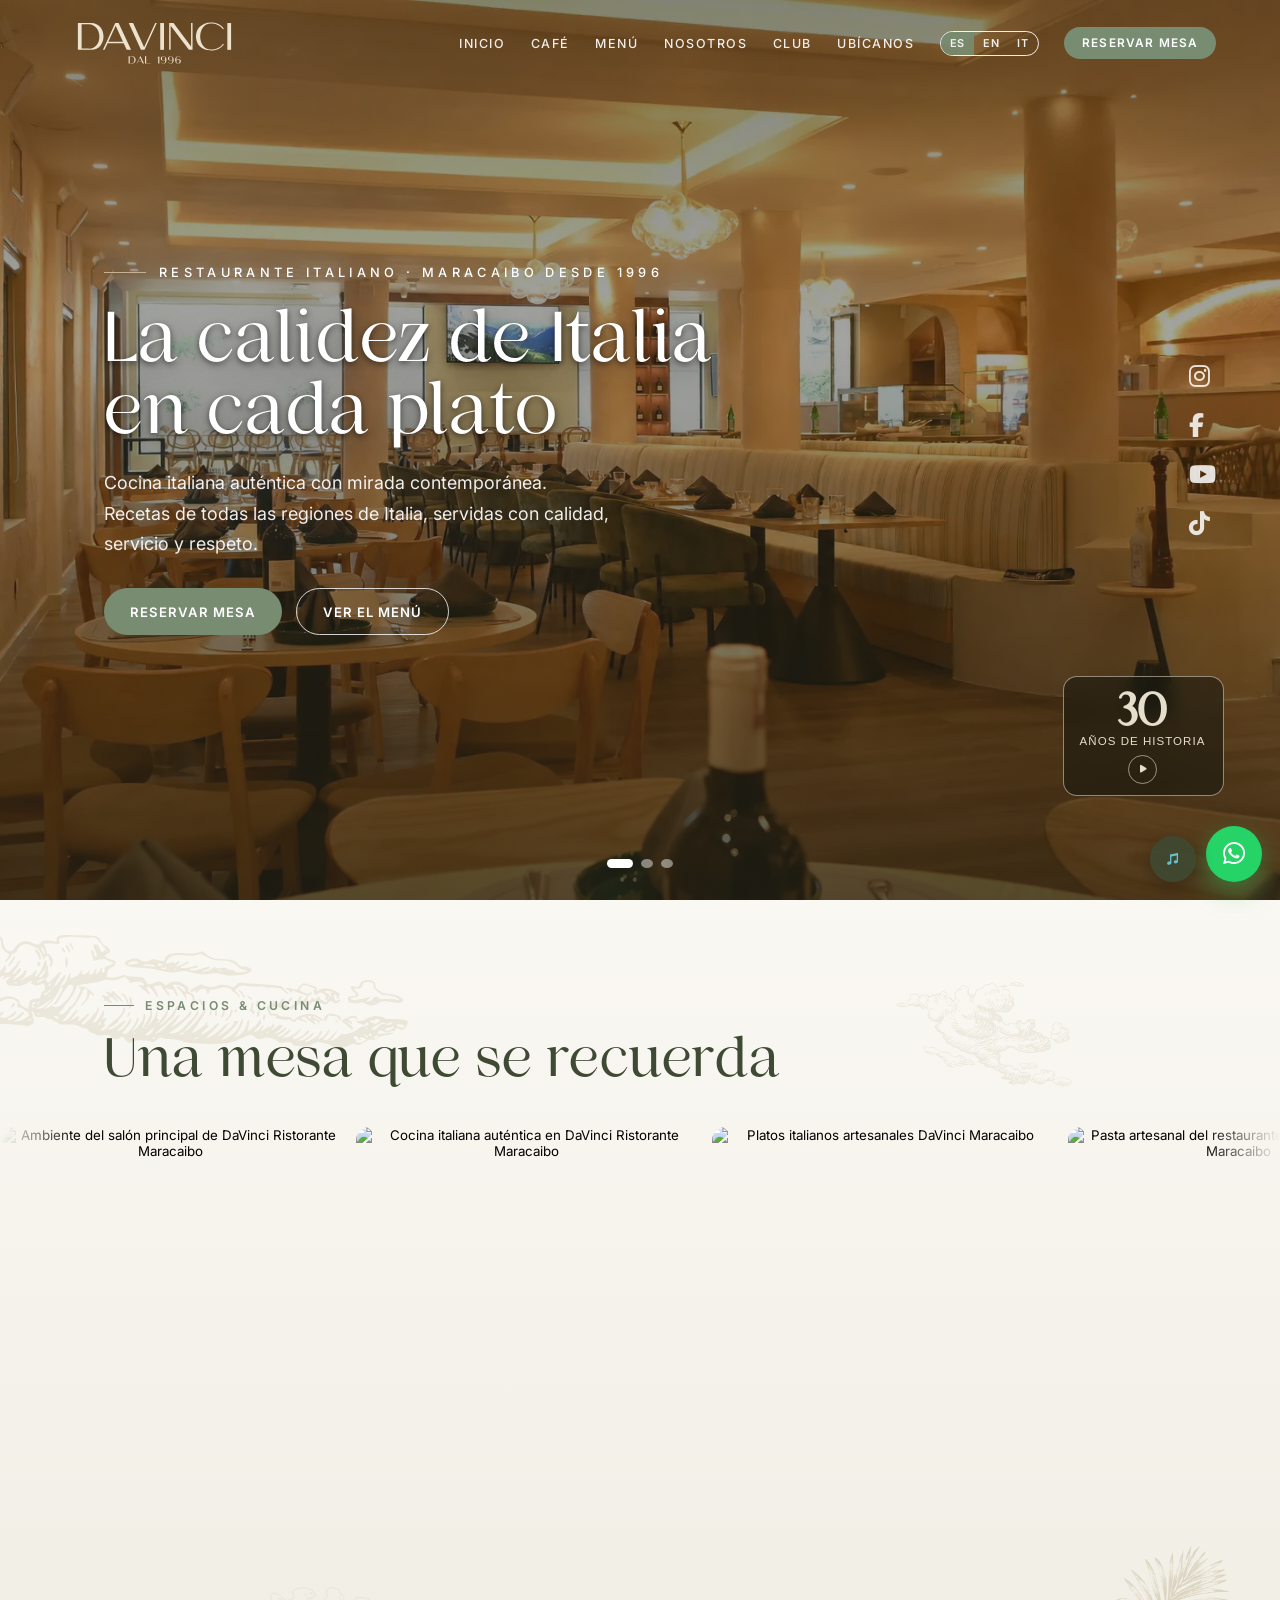
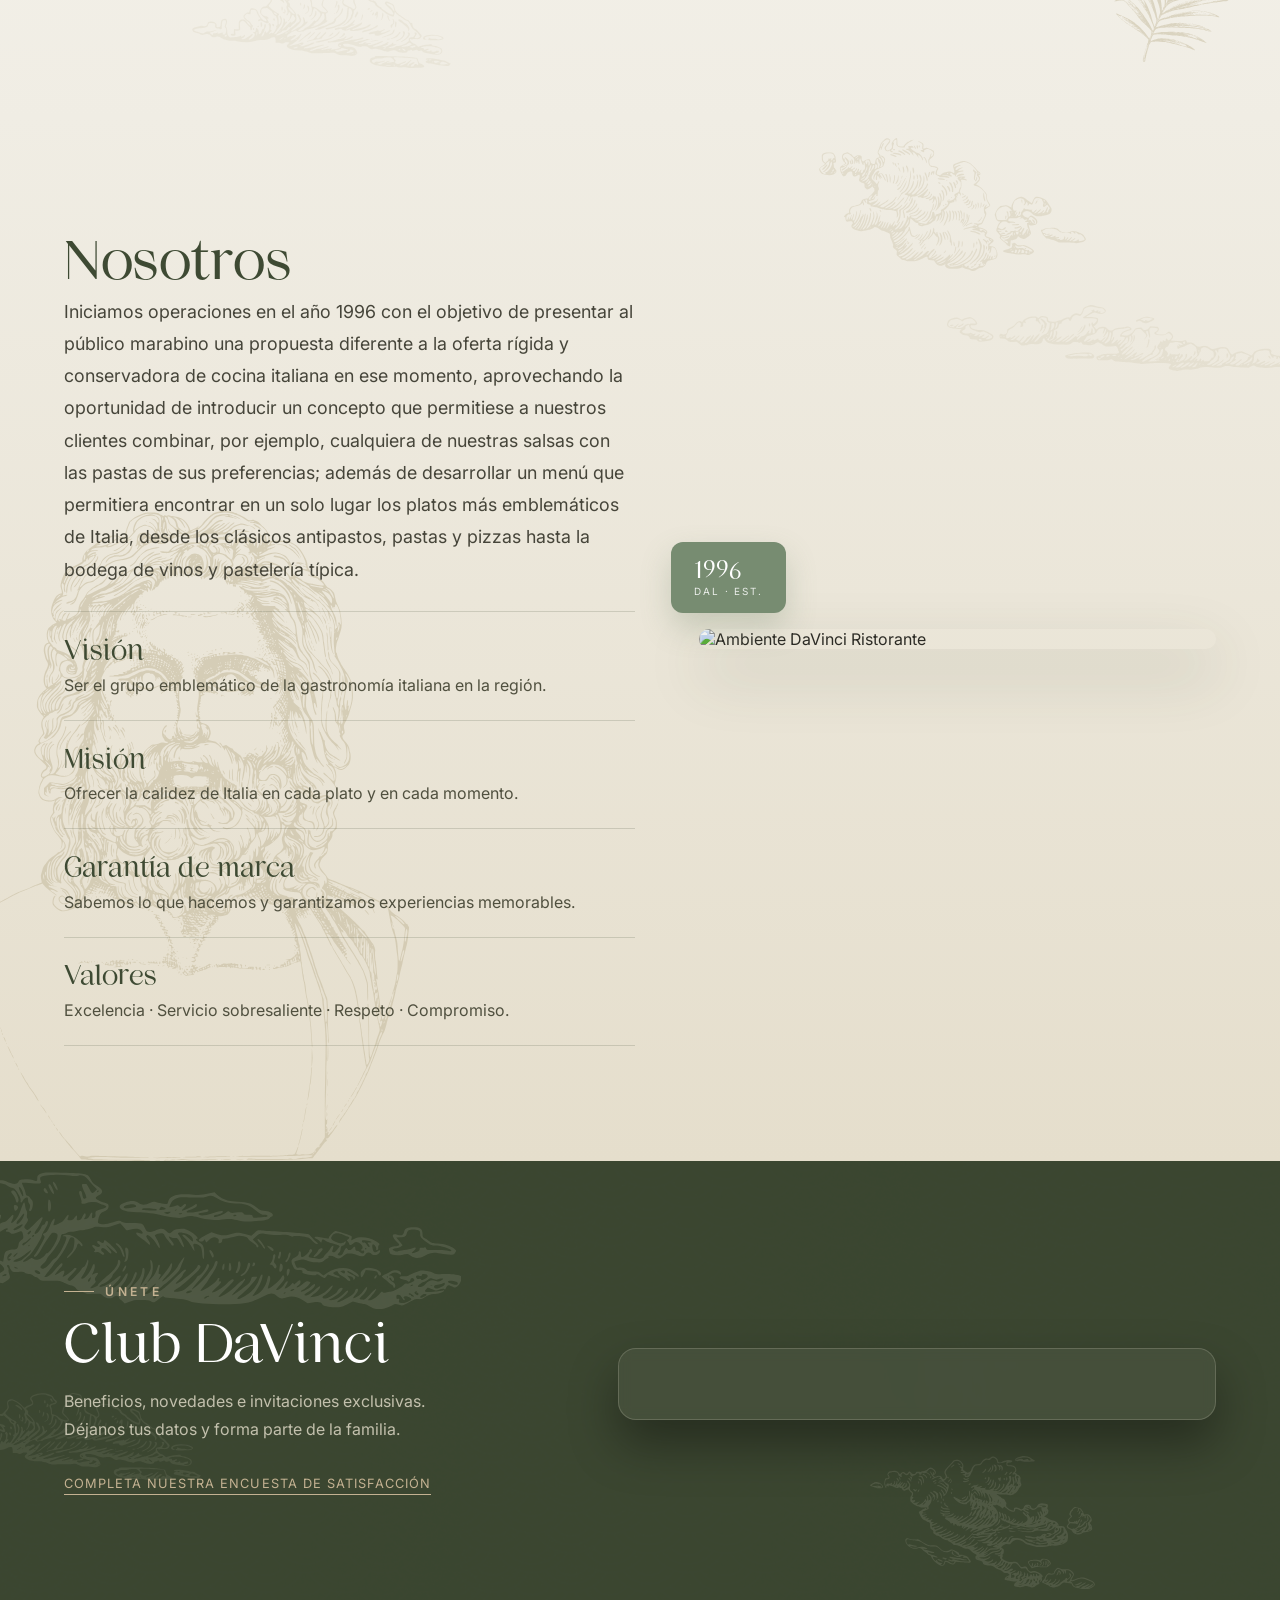
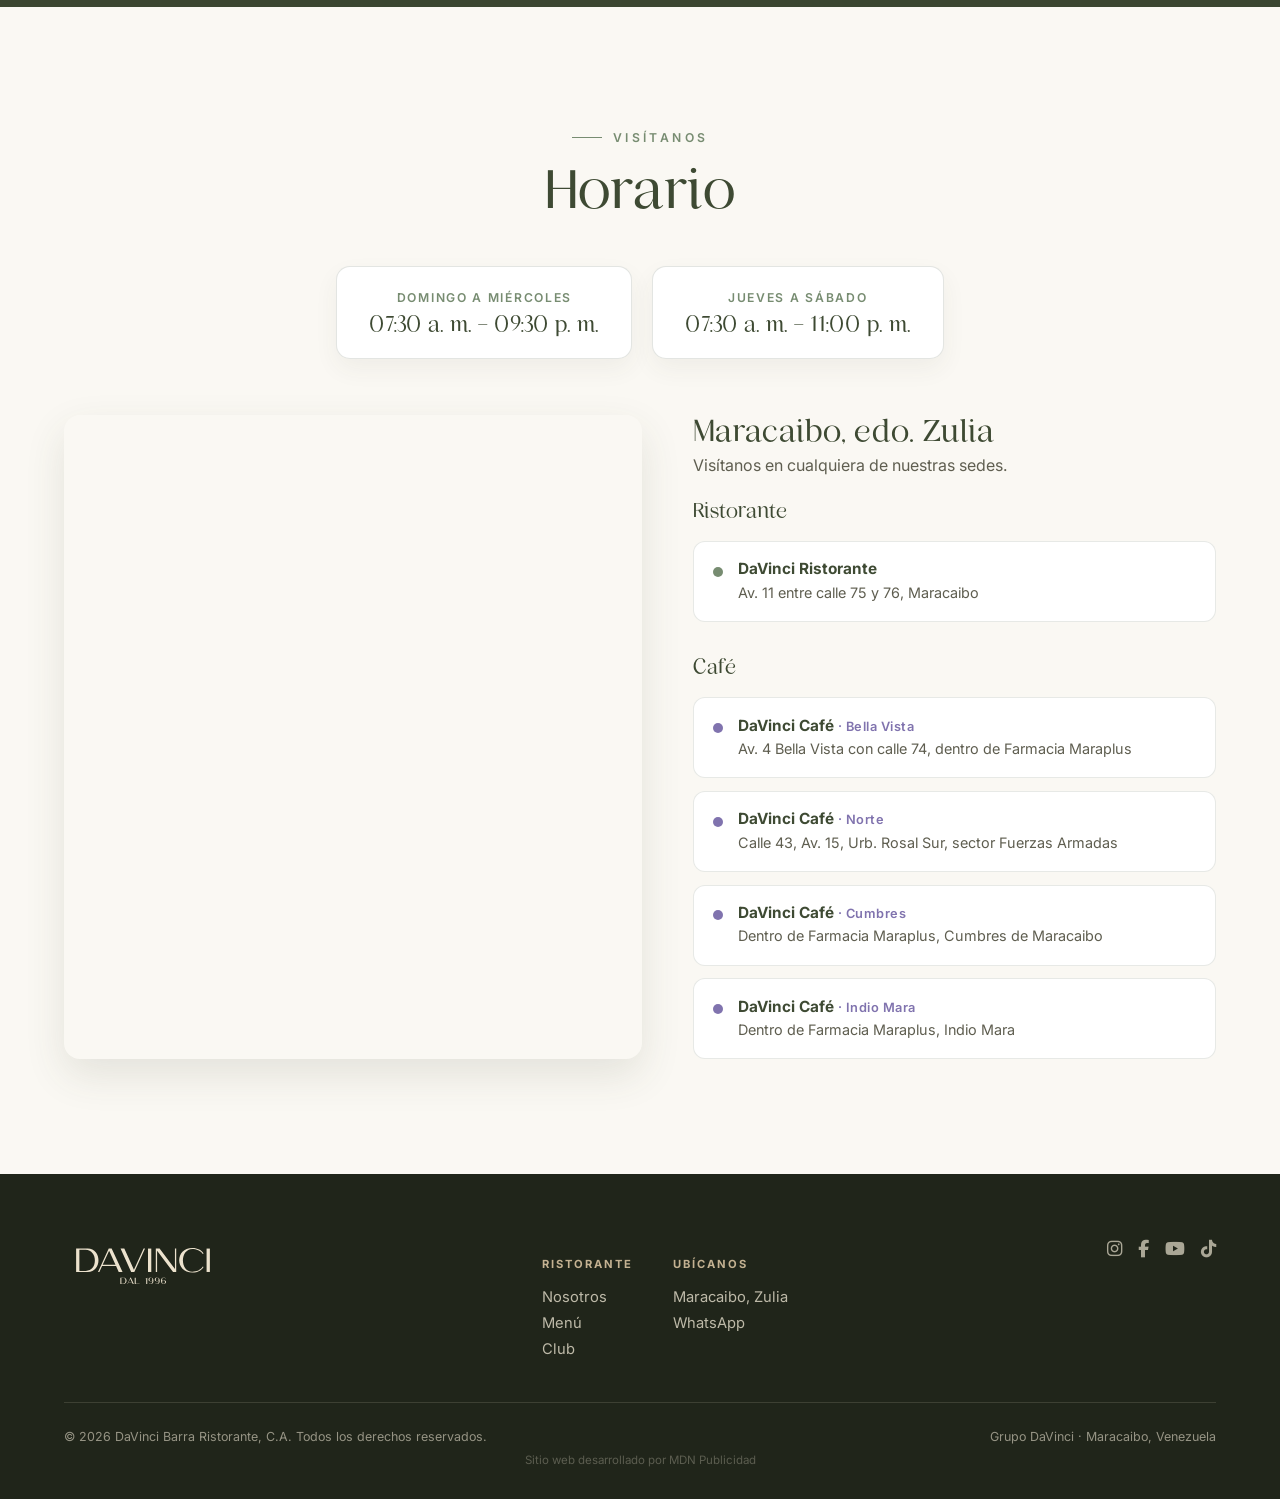
==== commit 562bf64b: "new version" ====
--- a/index.html
+++ b/index.html
@@ -1,865 +1,864 @@
-<!DOCTYPE html>
+<!doctype html>
 <html lang="es">
-
-<head>
-  <meta name="google-site-verification" content="sGnjUJVGym6l1gNhsqKlrw0AMd5bKHVE6W2g7Ga9vto" />
-  <meta http-equiv="Content-Type" content="text/html; charset=utf-8">
-  <meta name="DC.Language" scheme="ISO639-1" content="es">
-  <meta name="author" content="MDN PUBLICIDAD">
-  <meta name="description" content="Página web oficial de Da Vinci Ristorante, Ubicados en la ciudad de Maracaibo, Av. 11 entre calle 75 y 76 (Sede principal), Av.4 Bella vista con calle 74 (Café) y Av. 15 calle 43 Urb. Rosa (Café)">
-  <meta name="viewport" content="width=device-width, initial-scale=1, shrink-to-fit=no">
-  <meta name="keywords" content="Da vinci, Davinci, Da Vinci Ristorante, Da Vinci Restaurante, Da Vinci Maracaibo">
-  <meta name="robots" content="All">
-  <title>Da Vinci Ristorante</title>
-  <link rel="canonical" href="https://davinciristorante.com.ve/">
-
-  <link rel="icon" type="image/x-icon" href="./img/favicon.ico">
-  <link href="https://cdn.jsdelivr.net/npm/bootstrap@5.1.1/dist/css/bootstrap.min.css" rel="stylesheet" integrity="sha384-F3w7mX95PdgyTmZZMECAngseQB83DfGTowi0iMjiWaeVhAn4FJkqJByhZMI3AhiU" crossorigin="anonymous">
-  <link rel="stylesheet" href="./css/base.css">
-  <link rel="stylesheet" href="./css/layout.css">
-  <link rel="stylesheet" href="./css/components/nav.css">
-  <link rel="stylesheet" href="./css/components/hero.css">
-  <link rel="stylesheet" href="./css/components/marquee.css">
-  <link rel="stylesheet" href="./css/components/vision.css">
-  <link rel="stylesheet" href="./css/components/promos.css">
-  <link rel="stylesheet" href="./css/components/contact.css">
-  <link rel="stylesheet" href="./css/components/modals.css">
-  <link rel="stylesheet" href="./css/components/floating-ui.css">
-  <link rel="stylesheet" href="./css/responsive.css">
-  <script src="https://kit.fontawesome.com/819330974d.js" crossorigin="anonymous"></script>
-  <link rel="stylesheet" href="https://cdn.jsdelivr.net/npm/@splidejs/splide@4.1.4/dist/css/splide.min.css">
-  <script src="https://cdn.jsdelivr.net/npm/bootstrap@5.1.3/dist/js/bootstrap.min.js" integrity="sha384-QJHtvGhmr9XOIpI6YVutG+2QOK9T+ZnN4kzFN1RtK3zEFEIsxhlmWl5/YESvpZ13" crossorigin="anonymous"></script>
-  <!-- Meta Pixel Code -->
-  <script>
-    ! function(f, b, e, v, n, t, s) {
-      if (f.fbq) return;
-      n = f.fbq = function() {
-        n.callMethod ?
-          n.callMethod.apply(n, arguments) : n.queue.push(arguments)
-      };
-      if (!f._fbq) f._fbq = n;
-      n.push = n;
-      n.loaded = !0;
-      n.version = '2.0';
-      n.queue = [];
-      t = b.createElement(e);
-      t.async = !0;
-      t.src = v;
-      s = b.getElementsByTagName(e)[0];
-      s.parentNode.insertBefore(t, s)
-    }(window, document, 'script',
-      'https://connect.facebook.net/en_US/fbevents.js');
-    fbq('init', '1026621875320128');
-    fbq('track', 'PageView');
-  </script>
-  <noscript><img height="1" width="1" style="display:none" src="https://www.facebook.com/tr?id=1026621875320128&ev=PageView&noscript=1" /></noscript>
-  <!-- End Meta Pixel Code -->
-</head>
-
-<body>
-  <nav class="mobile-nav">
-    <div class="container d-flex flex-column align-items-end mobile-nav-container">
-      <a href="#">INICIO</a>
-      <button type="button" id="menu-restaurant" data-bs-toggle="modal" data-bs-target="#exampleModa600">
-        MENÚ / RESTAURANT
-      </button>
-      <a href="https://api.whatsapp.com/send/?phone=584122994586&type=phone_number&app_absent=0&text=%C2%A1Bienvenido%20a%20nuestro%20ristorante%21%20A%20trav%C3%A9s%20de%20ac%C3%A1%20podr%C3%A1s%20realizar%20la%20reservaci%C3%B3n%20para%20tu%20desayuno%2C%20almuerzo%2C%20cena%20o%20evento%C2%A0especial.%C2%A0%E2%81%A3%20%F0%9F%8D%BD%EF%B8%8F" target="__blank">RESERVAS</a>
-      <a href="#nosotros">NOSOTROS</a>
-      <a href="#club">CLUB DA VINCI</a>
-      <a href="#contacto">UBÍCANOS</a>
-    </div>
-  </nav>
-  <div class="boton-whatsapp">
-    <a href="https://api.whatsapp.com/send/?phone=584122994586&type=phone_number&app_absent=0&text=%C2%A1Bienvenido%20a%20Da%20Vinci%20Ristorante%21%20A%20trav%C3%A9s%20de%20este%20link%20podr%C3%A1s%20hacer%20tu%20pedido%20v%C3%ADa%20delivery%20o%20pick-up.%E2%81%A3%20%F0%9F%8D%BD" target="__blank">
-      <div class="volver-arriba">
-        <i class="fab fa-whatsapp"></i>
-
+  <head>
+    <meta
+      name="google-site-verification"
+      content="sGnjUJVGym6l1gNhsqKlrw0AMd5bKHVE6W2g7Ga9vto"
+    />
+    <meta http-equiv="Content-Type" content="text/html; charset=utf-8" />
+    <meta name="DC.Language" scheme="ISO639-1" content="es" />
+    <meta name="author" content="MDN PUBLICIDAD" />
+    <meta
+      name="description"
+      content="Restaurante italiano en Maracaibo desde 1996. Pastas artesanales, pizzas y gastronomía italiana auténtica. Reserva tu mesa por WhatsApp."
+    />
+    <meta
+      name="viewport"
+      content="width=device-width, initial-scale=1, shrink-to-fit=no"
+    />
+    <meta name="robots" content="All" />
+    <title>DaVinci Ristorante — Restaurante italiano en Maracaibo desde 1996</title>
+    <link rel="canonical" href="https://davinciristorante.com.ve/" />
+    <link rel="alternate" hreflang="es" href="https://davinciristorante.com.ve/" />
+    <link rel="alternate" hreflang="en" href="https://davinciristorante.com.ve/" />
+    <link rel="alternate" hreflang="it" href="https://davinciristorante.com.ve/" />
+    <link rel="alternate" hreflang="x-default" href="https://davinciristorante.com.ve/" />
+    <link rel="alternate" href="https://davinciristorante.com.ve/cafe.html" title="DaVinci Café" />
+    <link rel="icon" type="image/x-icon" href="./img/favicon.ico" />
+
+    <!-- Open Graph -->
+    <meta property="og:type" content="restaurant" />
+    <meta property="og:url" content="https://davinciristorante.com.ve/" />
+    <meta property="og:title" content="DaVinci Ristorante — Restaurante italiano en Maracaibo desde 1996" />
+    <meta property="og:description" content="Restaurante italiano en Maracaibo desde 1996. Pastas artesanales, pizzas y gastronomía italiana auténtica. Reserva tu mesa por WhatsApp." />
+    <meta property="og:image" content="https://davinciristorante.com.ve/img/Nueva%20web/Hero/DaVinci%20hero%201.webp" />
+    <meta property="og:image:width" content="1920" />
+    <meta property="og:image:height" content="1080" />
+    <meta property="og:locale" content="es_VE" />
+    <meta property="og:locale:alternate" content="en_US" />
+    <meta property="og:locale:alternate" content="it_IT" />
+    <meta property="og:site_name" content="DaVinci Ristorante" />
+    <!-- Twitter Card -->
+    <meta name="twitter:card" content="summary_large_image" />
+    <meta name="twitter:title" content="DaVinci Ristorante — Restaurante italiano en Maracaibo desde 1996" />
+    <meta name="twitter:description" content="Restaurante italiano en Maracaibo desde 1996. Pastas artesanales, pizzas y gastronomía italiana auténtica. Reserva tu mesa por WhatsApp." />
+    <meta name="twitter:image" content="https://davinciristorante.com.ve/img/Nueva%20web/Hero/DaVinci%20hero%201.webp" />
+
+    <!-- Fonts -->
+    <link rel="preconnect" href="https://fonts.googleapis.com" />
+    <link rel="preconnect" href="https://fonts.gstatic.com" crossorigin />
+    <link
+      href="https://fonts.googleapis.com/css2?family=Inter:wght@300;400;500;600;700&family=Cormorant+Garamond:ital,wght@0,400;0,500;0,600;1,400;1,500&display=swap"
+      rel="stylesheet"
+    />
+    <link
+      rel="stylesheet"
+      href="https://cdnjs.cloudflare.com/ajax/libs/font-awesome/6.5.2/css/all.min.css"
+    />
+
+    <!-- Styles -->
+    <link rel="stylesheet" href="./css/ristorante.css" />
+    <link rel="stylesheet" href="./css/components/menu-modal.css" />
+    <link rel="stylesheet" href="./css/components/video-modal.css" />
+
+    <!-- Structured Data -->
+    <script type="application/ld+json">
+    {
+      "@context": "https://schema.org",
+      "@graph": [
+        {
+          "@type": "Restaurant",
+          "@id": "https://davinciristorante.com.ve/#restaurant",
+          "name": "DaVinci Ristorante",
+          "alternateName": "Da Vinci Ristorante",
+          "url": "https://davinciristorante.com.ve/",
+          "logo": "https://davinciristorante.com.ve/img/favicon.ico",
+          "image": "https://davinciristorante.com.ve/img/Nueva%20web/Hero/DaVinci%20hero%201.webp",
+          "description": "Restaurante italiano en Maracaibo desde 1996. Pastas artesanales, pizzas, antipastos, bodega de vinos y pastelería típica italiana servidas con calidad y respeto.",
+          "telephone": "+584120256382",
+          "servesCuisine": ["Italiana", "Italiana contemporánea"],
+          "priceRange": "$$",
+          "foundingDate": "1996",
+          "address": {
+            "@type": "PostalAddress",
+            "streetAddress": "Av. 11 entre calle 75 y 76",
+            "addressLocality": "Maracaibo",
+            "addressRegion": "Zulia",
+            "addressCountry": "VE"
+          },
+          "geo": {
+            "@type": "GeoCoordinates",
+            "latitude": "10.6560",
+            "longitude": "-71.6140"
+          },
+          "openingHoursSpecification": [
+            {
+              "@type": "OpeningHoursSpecification",
+              "dayOfWeek": ["Sunday", "Monday", "Tuesday", "Wednesday"],
+              "opens": "07:30",
+              "closes": "21:30"
+            },
+            {
+              "@type": "OpeningHoursSpecification",
+              "dayOfWeek": ["Thursday", "Friday", "Saturday"],
+              "opens": "07:30",
+              "closes": "23:00"
+            }
+          ],
+          "menu": "https://davinciristorante.com.ve/",
+          "reservationUrl": "https://api.whatsapp.com/send/?phone=584120256382",
+          "hasMap": "https://www.google.com/maps/search/?api=1&query=Av.+11+entre+calles+75+y+76+Maracaibo+Venezuela",
+          "sameAs": [
+            "https://www.instagram.com/davincimcbo/",
+            "https://es-la.facebook.com/DaVinciRestaurante/",
+            "https://www.youtube.com/channel/UCRuQdtUVK3lYBx3yplDv7_g",
+            "https://www.tiktok.com/@grupodavinci"
+          ],
+          "parentOrganization": {
+            "@type": "Organization",
+            "@id": "https://davinciristorante.com.ve/#organization",
+            "name": "Grupo DaVinci",
+            "url": "https://davinciristorante.com.ve/",
+            "sameAs": [
+              "https://www.instagram.com/davincimcbo/",
+              "https://es-la.facebook.com/DaVinciRestaurante/",
+              "https://www.tiktok.com/@grupodavinci"
+            ]
+          }
+        },
+        {
+          "@type": "FAQPage",
+          "mainEntity": [
+            {
+              "@type": "Question",
+              "name": "¿Dónde está ubicado DaVinci Ristorante en Maracaibo?",
+              "acceptedAnswer": {
+                "@type": "Answer",
+                "text": "DaVinci Ristorante está en la Av. 11 entre calle 75 y 76, Maracaibo, estado Zulia, Venezuela. También contamos con DaVinci Café en cuatro sedes: Bella Vista, Norte (Fuerzas Armadas), Cumbres e Indio Mara."
+              }
+            },
+            {
+              "@type": "Question",
+              "name": "¿Cuál es el horario de DaVinci Ristorante?",
+              "acceptedAnswer": {
+                "@type": "Answer",
+                "text": "De domingo a miércoles abrimos de 7:30 a.m. a 9:30 p.m. y de jueves a sábado de 7:30 a.m. a 11:00 p.m."
+              }
+            },
+            {
+              "@type": "Question",
+              "name": "¿Cómo puedo reservar una mesa en DaVinci Ristorante?",
+              "acceptedAnswer": {
+                "@type": "Answer",
+                "text": "Puedes reservar por WhatsApp al +58 412 025 6382. Aceptamos reservas para desayunos, almuerzos, cenas y eventos especiales."
+              }
+            },
+            {
+              "@type": "Question",
+              "name": "¿Qué tipo de cocina sirve DaVinci Ristorante?",
+              "acceptedAnswer": {
+                "@type": "Answer",
+                "text": "Ofrecemos cocina italiana auténtica con mirada contemporánea: antipastos, pastas artesanales, pizzas, risottos, platos de todas las regiones de Italia, bodega de vinos y pastelería típica. Abrimos en Maracaibo desde 1996."
+              }
+            },
+            {
+              "@type": "Question",
+              "name": "¿DaVinci Ristorante realiza eventos privados?",
+              "acceptedAnswer": {
+                "@type": "Answer",
+                "text": "Sí, contamos con salones para eventos privados, celebraciones y cenas empresariales en Maracaibo. Contáctanos por WhatsApp al +58 412 025 6382."
+              }
+            }
+          ]
+        },
+        {
+          "@type": "BreadcrumbList",
+          "itemListElement": [
+            {
+              "@type": "ListItem",
+              "position": 1,
+              "name": "Inicio",
+              "item": "https://davinciristorante.com.ve/"
+            }
+          ]
+        }
+      ]
+    }
+    </script>
+
+    <!-- Google Analytics 4 — reemplaza G-XXXXXXXXXX con tu Measurement ID -->
+    <!-- <script async src="https://www.googletagmanager.com/gtag/js?id=G-XXXXXXXXXX"></script>
+    <script>
+      window.dataLayer = window.dataLayer || [];
+      function gtag(){dataLayer.push(arguments);}
+      gtag('js', new Date());
+      gtag('config', 'G-XXXXXXXXXX');
+    </script> -->
+
+    <!-- Meta Pixel Code -->
+    <script>
+      !(function (f, b, e, v, n, t, s) {
+        if (f.fbq) return;
+        n = f.fbq = function () {
+          n.callMethod
+            ? n.callMethod.apply(n, arguments)
+            : n.queue.push(arguments);
+        };
+        if (!f._fbq) f._fbq = n;
+        n.push = n;
+        n.loaded = !0;
+        n.version = "2.0";
+        n.queue = [];
+        t = b.createElement(e);
+        t.async = !0;
+        t.src = v;
+        s = b.getElementsByTagName(e)[0];
+        s.parentNode.insertBefore(t, s);
+      })(
+        window,
+        document,
+        "script",
+        "https://connect.facebook.net/en_US/fbevents.js",
+      );
+      fbq("init", "1026621875320128");
+      fbq("track", "PageView");
+    </script>
+    <noscript
+      ><img
+        height="1"
+        width="1"
+        style="display: none"
+        src="https://www.facebook.com/tr?id=1026621875320128&ev=PageView&noscript=1"
+    /></noscript>
+    <!-- End Meta Pixel Code -->
+  </head>
+
+  <body>
+    <div class="dv-app">
+      <!-- ===== NAV ===== -->
+      <nav class="dv-nav" data-scrolled="false">
+        <a class="dv-nav__brand" href="#inicio">
+          <span class="dv-rist-logo" role="img" aria-label="DaVinci Ristorante"></span>
+        </a>
+        <div class="dv-nav__links">
+          <a class="dv-nav__link" href="#inicio" data-i18n="nav.inicio"
+            >Inicio</a
+          >
+          <a class="dv-nav__link" href="cafe.html" data-i18n="nav.cafe">Café</a>
+          <a
+            class="dv-nav__link"
+            href="#menu-modal"
+            data-menu-open
+            data-i18n="nav.menu"
+            >Menú</a
+          >
+          <a class="dv-nav__link" href="#nosotros" data-i18n="nav.nosotros"
+            >Nosotros</a
+          >
+          <a class="dv-nav__link" href="#club" data-i18n="nav.club">Club</a>
+          <a class="dv-nav__link" href="#ubicanos" data-i18n="nav.ubicanos"
+            >Ubícanos</a
+          >
+          <div class="dv-lang" role="group" aria-label="Idioma">
+            <button class="is-active" data-lang="es">ES</button>
+            <button data-lang="en">EN</button>
+            <button data-lang="it">IT</button>
+          </div>
+          <a
+            class="dv-nav__cta"
+            href="https://api.whatsapp.com/send/?phone=584120256382&type=phone_number&app_absent=0&text=%C2%A1Bienvenido%20a%20nuestro%20ristorante%21%20A%20trav%C3%A9s%20de%20ac%C3%A1%20podr%C3%A1s%20realizar%20la%20reservaci%C3%B3n%20para%20tu%20desayuno%2C%20almuerzo%2C%20cena%20o%20evento%20especial."
+            target="_blank"
+            rel="noopener"
+            data-i18n="hero.cta1"
+            >Reservar mesa</a
+          >
+        </div>
+        <button class="dv-burger" aria-label="Abrir menú">
+          <span></span><span></span><span></span>
+        </button>
+      </nav>
+
+      <!-- ===== MOBILE DRAWER ===== -->
+      <div class="dv-mobile" data-open="false">
+        <button class="dv-mobile__close" aria-label="Cerrar">×</button>
+        <a href="#inicio" data-i18n="nav.inicio">Inicio</a>
+        <a href="cafe.html" data-i18n="nav.cafe">Café</a>
+        <a href="#menu-modal" data-menu-open data-i18n="nav.menu">Menú</a>
+        <a href="#nosotros" data-i18n="nav.nosotros">Nosotros</a>
+        <a href="#club" data-i18n="nav.club">Club</a>
+        <a href="#ubicanos" data-i18n="nav.ubicanos">Ubícanos</a>
+        <div
+          class="dv-lang"
+          role="group"
+          aria-label="Idioma"
+          style="align-self: flex-start; margin-top: 1rem"
+        >
+          <button class="is-active" data-lang="es">ES</button>
+          <button data-lang="en">EN</button>
+          <button data-lang="it">IT</button>
+        </div>
       </div>
-      <span class="tooltip-3">¡Escríbenos por WhatsApp!</span>
-
-    </a>
-  </div>
-  <div class="boton-arriba-contenedor" id="actualizacion-contacto">
-    <a href="https://shop.whatspidelo.com/davinciristorante" target="_blank">
-      <div class="pedidos">
-        <img style="width: 5rem;" src="./img/boton-reserva_(1).png" alt="boton quick">
-        <span class="tooltip-">¡Solicita tu orden!</span>
-      </div>
-    </a>
-  </div>
-  <div class="boton-arriba-contenedor d-none" id="actualizacion-new-reserve">
-    <a href="https://api.whatsapp.com/send/?phone=584122994586&type=phone_number&app_absent=0&text=%C2%A1Bienvenido%20a%20nuestro%20ristorante%21%20A%20trav%C3%A9s%20de%20ac%C3%A1%20podr%C3%A1s%20realizar%20la%20reservaci%C3%B3n%20para%20tu%20desayuno%2C%20almuerzo%2C%20cena%20o%20evento%C2%A0especial.%C2%A0%E2%81%A3%20%F0%9F%8D%BD%EF%B8%8F" target="_blank">
-      <div class="pedidos----">
-        <img style="width: 5rem;" src="./img/BOTON-RESERVE.png" alt="boton reservar 2">
-        <!-- <span class="tooltip-">¡Solicita tu orden! -->
-        </span>
-      </div>
-    </a>
-  </div>
-  <div class="boton-arriba-contenedor" id="actualizacion-contacto">
-    <!-- <a href="#sugerencias">
-      <div class="pedidos--">
-        <img style="width: 5rem;" src="./img/boton-reserva_(2).png" alt="boton reservar">
-        <span class="tooltip-2">¡Únete al club Da Vinci!</span>
-
-      </div>
-    </a> -->
-    <button id="music-btn" class="play-music">
-      <img class="pause-img" src="/img/Simple_Music.-whitesvg.svg" alt="">
-    </button>
-  </div>
-  <div class="hamburger-container d-flex flex-row justify-content-center align-items-center">
-    <ul class="navbar-nav mr-auto h-100 justify-content-center align-items-center flex-row">
-      <div class="hamburguer">
-        <div class="bar">
-        </div>
-      </div>
-      <div class="d-none d-md-flex flex-column justify-content-center ms-1">
-        <p class="m-0 menu-text">MENÚ</p>
-      </div>
-    </ul>
-  </div>
-
-
-
-  <a class="navbar-brand" href="#"><img style="width: 8rem;" src="./img/logo4.jpg" alt="logo da vinci"></a>
-
-  <header>
-    <div class="splide" id="splide" role="group" aria-label="Splide Basic HTML Example">
-      <div class="splide__track h-100">
-        <ul class="splide__list">
-          <li class="splide__slide"><img style="width: 100%;" src="/img/carrusel/carrusel1.jpg" alt="carrusel 10"></li>
-          <li class="splide__slide"><img style="width: 100%;" src="/img/carrusel/carrusel2.jpg" alt="carrusel 11"></li>
-          <li class="splide__slide"><img style="width: 100%;" src="/img/carrusel/carrusel4.jpg" alt="carrusel 8"></li>
-
-        </ul>
-      </div>
-    </div>
-    <div class="redes-container d-flex flex-column justify-content-center align-items">
-      <div class="social">
-        <a href="https://www.instagram.com/davincimcbo/" target="_blank" rel="noopener noreferrer">
-          <img src="img/instagram.png" alt="davinci instagram">
-        </a>
-      </div>
-      <div class="social">
-        <a href="https://es-la.facebook.com/DaVinciRestaurante/" target="_blank" rel="noopener noreferrer">
-          <img src="img/facebook2.png" alt="davinci facebook">
-        </a>
-      </div>
-      <div class="social">
-        <a href="https://www.youtube.com/channel/UCRuQdtUVK3lYBx3yplDv7_g?app=desktop" target="_blank" rel="noopener noreferrer">
-          <img src="img/youtube2.png" alt="davinci youtube">
-        </a>
-      </div>
-      <div class="social">
-        <a href="https://www.tiktok.com/@grupodavinci" target="_blank" rel="noopener noreferrer">
-          <img src="img/tiktok.png" alt="davinci tiktok">
-        </a>
-      </div>
-    </div>
-
-  </header>
-  <div class="boton">
-    <div class="container">
-      <button id="reproducir" data-bs-toggle="modal" data-bs-target="#modal-video" onclick="reproducir()" style="color: white;">REPRODUCE VIDEO</button>
-      <button id="parar" class="none" onclick="pausar()">PARAR VIDEO</button>
-    </div>
-  </div>
-  <main>
-
-    <section class="images-banner">
-      <div class="marquee">
-        <div class="marqueeScroll">
-          <button type="button" data-bs-toggle="modal" data-bs-target="#exampleModal"><img class="imagen--" src="./img/ESPACIOS/1.jpg" loading="lazy" style="width: 24rem;" alt="espacio 1"></button>
-          <button type="button" data-bs-toggle="modal" data-bs-target="#exampleModal3"><img class="imagen--" src="./img/ESPACIOS/9.jpg" loading="lazy" style="width: 24rem;" alt="espacio 9">
-          </button>
-          <button type="button" data-bs-toggle="modal" data-bs-target="#exampleModal24">
-            <img src="./img/ESPACIOS/18.jpg" class="imagen--" loading="lazy" style="width: 24rem;" alt="espacio 13">
-          </button>
-          <button type="button" data-bs-toggle="modal" data-bs-target="#exampleModal5">
-            <img src="./img/ESPACIOS/11.jpg" class="imagen--" loading="lazy" style="width: 24rem;" alt="espacio 11">
-          </button>
-          <button type="button" data-bs-toggle="modal" data-bs-target="#exampleModal6">
-            <img src="./img/ESPACIOS/12.jpg" class="imagen--" loading="lazy" style="width: 24rem;" alt="espacio 12">
-          </button>
-          <button type="button" data-bs-toggle="modal" data-bs-target="#exampleModal4">
-            <img src="./img/ESPACIOS/10.jpg" loading="lazy" style="width: 24rem;" alt="espacio 10">
-          </button>
-
-          <button type="button" data-bs-toggle="modal" data-bs-target="#exampleModal2"> <img class="imagen--" src="./img/ESPACIOS/3.jpg" loading="lazy" style="width: 24rem;" alt="espacio 3"></button>
-
-          <button type="button" data-bs-toggle="modal" data-bs-target="#exampleModal7">
-            <img src="./img/ESPACIOS/13.jpg" class="imagen--" loading="lazy" style="width: 24rem;" alt="espacio 13">
-          </button>
-          <button type="button" data-bs-toggle="modal" data-bs-target="#exampleModal23">
-            <img src="./img/ESPACIOS/17.jpg" class="imagen--" loading="lazy" style="width: 24rem;" alt="espacio 13">
-          </button>
-          <button type="button" data-bs-toggle="modal" data-bs-target="#exampleModal8">
-            <img src="./img/ESPACIOS/14.jpg" class="imagen--" loading="lazy" style="width: 24rem;" alt="espacio 14">
-          </button>
-          <button type="button" data-bs-toggle="modal" data-bs-target="#exampleModal9">
-            <img src="./img/ESPACIOS/15.jpg" class="imagen--" loading="lazy" style="width: 24rem;" alt="espacio 15">
-          </button>
-          <button type="button" data-bs-toggle="modal" data-bs-target="#exampleModal25">
-            <img src="./img/ESPACIOS/19.jpg" class="imagen--" loading="lazy" style="width: 24rem;" alt="espacio 13">
-          </button>
-          <button type="button" data-bs-toggle="modal" data-bs-target="#exampleModal10">
-            <img src="./img/ESPACIOS/16.jpg" class="imagen--" loading="lazy" style="width: 24rem;" alt="espacio 16">
-          </button>
-
-          <button type="button" data-bs-toggle="modal" data-bs-target="#exampleModal11">
-            <img src="./img/PLATOS_2/1.jpg" loading="lazy" class="imagen--" style="width:24rem" alt="plato 1">
-          </button>
-          <button type="button" data-bs-toggle="modal" data-bs-target="#exampleModal12">
-            <img src="./img/PLATOS_2/2.jpg" loading="lazy" class="imagen--" style="width:24rem" alt="plato 2">
-          </button>
-          <button type="button" data-bs-toggle="modal" data-bs-target="#exampleModal13">
-            <img src="./img/PLATOS_2/5.jpg" loading="lazy" class="imagen--" style="width:24rem" alt="plato 5">
-          </button>
-          <button type="button" data-bs-toggle="modal" data-bs-target="#exampleModal14">
-            <img src="./img/PLATOS_2/8.jpg" loading="lazy" class="imagen--" style="width:24rem" alt="plato 8">
-          </button>
-          <button type="button" data-bs-toggle="modal" data-bs-target="#exampleModal15">
-            <img src="./img/PLATOS_2/9.jpg" loading="lazy" class="imagen--" style="width:24rem" alt="plato 9">
-          </button>
-          <button type="button" data-bs-toggle="modal" data-bs-target="#exampleModal1"> <img class="imagen--" src="./img/ESPACIOS/2.jpg" loading="lazy" style="width: 24rem;" alt="espacio 2"></button>
-
-          <button type="button" data-bs-toggle="modal" data-bs-target="#exampleModal16">
-            <img src="./img/PLATOS_2/10.jpg" loading="lazy" class="imagen--" style="width:24rem" alt="plato 10">
-          </button>
-          <button type="button" data-bs-toggle="modal" data-bs-target="#exampleModal17">
-            <img src="./img/PLATOS_2/11.jpg" loading="lazy" class="imagen--" style="width:24rem" alt="plato 12">
-          </button>
-          <button type="button" data-bs-toggle="modal" data-bs-target="#exampleModal18">
-            <img src="./img/PLATOS_2/12.jpg" loading="lazy" class="imagen--" style="width:24rem" alt="plato 12">
-          </button>
-          <button type="button" data-bs-toggle="modal" data-bs-target="#exampleModal19">
-            <img src="./img/PLATOS_2/13.jpg" loading="lazy" class="imagen--" style="width:24rem" alt="plato 13">
-          </button>
-          <button type="button" data-bs-toggle="modal" data-bs-target="#exampleModal20">
-            <img src="./img/PLATOS_2/14.jpg" loading="lazy" class="imagen--" style="width:24rem" alt="plato 14">
-          </button>
-          <button type="button" data-bs-toggle="modal" data-bs-target="#exampleModal21">
-            <img src="./img/PLATOS_2/15.jpg" loading="lazy" class="imagen--" style="width:24rem" alt="plato 15">
-          </button>
-          <button type="button" data-bs-toggle="modal" data-bs-target="#exampleModal22">
-            <img src="./img/PLATOS_2/16.jpg" loading="lazy" class="imagen--" style="width:24rem" alt="plato 16">
-          </button>
-        </div>
-      </div>
-    </section>
-
-    <section class="vision">
-      <div class="row flex-nowrap">
-        <div class="col-xl-6 col-especial" id="vision">
-          <div class="fondo-vision">
-            <div class="texto-vision">
-              <div class="col-xl-12">
-                <div class="mision-texto">
-                  <img class="mision-texto" src="./img/nosotros.png" alt="mision davinci">
-                </div>
-                <p class="nosotros-p">Iniciamos operaciones en el año 1996 con el objetivo de presentar al público marabino una propuesta diferente a la oferta rígida y conservadora de cocina italiana en ese momento, aprovechando la oportunidad de introducir un concepto que permitiese a nuestros clientes combinar, por ejemplo, cualquiera de nuestras salsas con las pastas de sus preferencias; además de desarrollar un menú que permitiera encontrar en un solo lugar los platos más emblemáticos de Italia, desde los clásicos antipastos, pastas y pizzas hasta la bodega de vinos y pastelería típica, adaptados a las necesidades de consumo de esta ciudad.</p>
+
+      <!-- ===== HERO ===== -->
+      <header class="dv-hero" id="inicio">
+        <div class="dv-hero__slides">
+          <div
+            class="dv-hero__slide dv-hero__slide--video is-active"
+            style="background-image: url('./img/Nueva web/Hero/Davingi Hero 3.webp');"
+          >
+            <video
+              class="dv-hero__video"
+              data-hero-video
+              muted
+              playsinline
+              preload="auto"
+              poster="./img/Nueva web/Hero/Davingi Hero 3.webp"
+            >
+              <source src="./img/Hero davinci.mp4" type="video/mp4" />
+            </video>
+          </div>
+          <div
+            class="dv-hero__slide"
+            style="
+              background-image: url(&quot;./img/Nueva web/Hero/DaVinci hero 1.webp&quot;);
+            "
+          ></div>
+          <div
+            class="dv-hero__slide"
+            style="
+              background-image: url(&quot;./img/Nueva web/Hero/DaVinci hero 2.webp&quot;);
+            "
+          ></div>
+        </div>
+
+        <div class="dv-hero__inner">
+          <span class="dv-hero__kicker" data-i18n="hero.kicker"
+            >Restaurante Italiano · Maracaibo desde 1996</span
+          >
+          <h1 class="dv-hero__title" data-i18n="hero.title">
+            La calidez de Italia<br />en cada plato
+          </h1>
+          <p class="dv-hero__sub" data-i18n="hero.sub">
+            Cocina italiana auténtica con mirada contemporánea. Recetas de todas
+            las regiones de Italia, servidas con calidad, servicio y respeto.
+          </p>
+          <div class="dv-hero__actions">
+            <a
+              class="btn btn--solid"
+              href="https://api.whatsapp.com/send/?phone=584120256382&type=phone_number&app_absent=0&text=%C2%A1Bienvenido%20a%20nuestro%20ristorante%21%20A%20trav%C3%A9s%20de%20ac%C3%A1%20podr%C3%A1s%20realizar%20la%20reservaci%C3%B3n%20para%20tu%20desayuno%2C%20almuerzo%2C%20cena%20o%20evento%20especial."
+              target="_blank"
+              rel="noopener"
+              data-i18n="hero.cta1"
+              >Reservar mesa</a
+            >
+            <a
+              class="btn btn--ghost"
+              href="#menu-modal"
+              data-menu-open
+              data-i18n="hero.cta2"
+              >Ver el menú</a
+            >
+          </div>
+        </div>
+
+        <!-- social rail -->
+        <div class="dv-social">
+          <a
+            href="https://www.instagram.com/davincimcbo/"
+            target="_blank"
+            rel="noopener"
+            aria-label="Instagram"
+            ><i class="fa-brands fa-instagram"></i
+          ></a>
+          <a
+            href="https://es-la.facebook.com/DaVinciRestaurante/"
+            target="_blank"
+            rel="noopener"
+            aria-label="Facebook"
+            ><i class="fa-brands fa-facebook-f"></i
+          ></a>
+          <a
+            href="https://www.youtube.com/channel/UCRuQdtUVK3lYBx3yplDv7_g"
+            target="_blank"
+            rel="noopener"
+            aria-label="YouTube"
+            ><i class="fa-brands fa-youtube"></i
+          ></a>
+          <a
+            href="https://www.tiktok.com/@grupodavinci"
+            target="_blank"
+            rel="noopener"
+            aria-label="TikTok"
+            ><i class="fa-brands fa-tiktok"></i
+          ></a>
+        </div>
+
+        <!-- dots -->
+        <div class="dv-hero__dots">
+          <button class="is-active" aria-label="Slide 1"></button>
+          <button aria-label="Slide 2"></button>
+          <button aria-label="Slide 3"></button>
+        </div>
+
+        <!-- anniversary badge -->
+        <button class="dv-anniv" data-video-open aria-label="30 años de historia">
+          <span class="dv-anniv__years">30</span>
+          <span class="dv-anniv__label" data-i18n="hero.anniv">años de historia</span>
+          <span class="dv-anniv__play" aria-hidden="true"><i class="fa-solid fa-play"></i></span>
+        </button>
+      </header>
+
+      <!-- ===== GALLERY MARQUEE ===== -->
+      <section class="dv-gallery" id="galeria">
+        <div class="dv-gallery__clouds" aria-hidden="true">
+          <span class="cloud cloud--1"></span>
+          <span class="cloud cloud--2"></span>
+          <span class="cloud cloud--3"></span>
+          <span class="leaf"></span>
+        </div>
+        <div class="dv-gallery__head reveal">
+          <span class="kicker" data-i18n="gallery.kicker"
+            >Espacios &amp; Cucina</span
+          >
+          <h2 class="h-display" data-i18n="gallery.title">
+            Una mesa que se recuerda
+          </h2>
+        </div>
+        <div class="marquee">
+          <div class="marquee__row">
+            <!-- Original set -->
+            <button class="tile">
+              <img
+                src="./img/Nueva web/marquesina/DaVinci marquesina 1.webp"
+                loading="lazy"
+                alt="Ambiente del salón principal de DaVinci Ristorante Maracaibo"
+              />
+            </button>
+            <button class="tile">
+              <img
+                src="./img/Nueva web/marquesina/DaVinci marquesina 2.webp"
+                loading="lazy"
+                alt="Cocina italiana auténtica en DaVinci Ristorante Maracaibo"
+              />
+            </button>
+            <button class="tile">
+              <img
+                src="./img/Nueva web/marquesina/DaVinci marquesina 4.webp"
+                loading="lazy"
+                alt="Platos italianos artesanales DaVinci Maracaibo"
+              />
+            </button>
+            <button class="tile">
+              <img
+                src="./img/Nueva web/marquesina/DaVinci marquesina 5.webp"
+                loading="lazy"
+                alt="Pasta artesanal del restaurante italiano DaVinci en Maracaibo"
+              />
+            </button>
+            <button class="tile">
+              <img
+                src="./img/Nueva web/marquesina/DaVinci marquesina 6.webp"
+                loading="lazy"
+                alt="Espacios y decoración de DaVinci Ristorante Maracaibo"
+              />
+            </button>
+            <button class="tile">
+              <img
+                src="./img/Nueva web/marquesina/DaVinci marquesina 7.webp"
+                loading="lazy"
+                alt="Gastronomía italiana y vinos en DaVinci Maracaibo"
+              />
+            </button>
+            <button class="tile">
+              <img
+                src="./img/Nueva web/marquesina/DaVinci marquesina 8.webp"
+                loading="lazy"
+                alt="DaVinci Ristorante desde 1996, cocina italiana en Maracaibo"
+              />
+            </button>
+            <!-- Duplicate set for seamless loop -->
+            <button class="tile">
+              <img
+                src="./img/Nueva web/marquesina/DaVinci marquesina 1.webp"
+                loading="lazy"
+                alt=""
+                aria-hidden="true"
+              />
+            </button>
+            <button class="tile">
+              <img
+                src="./img/Nueva web/marquesina/DaVinci marquesina 2.webp"
+                loading="lazy"
+                alt=""
+                aria-hidden="true"
+              />
+            </button>
+            <button class="tile">
+              <img
+                src="./img/Nueva web/marquesina/DaVinci marquesina 4.webp"
+                loading="lazy"
+                alt=""
+                aria-hidden="true"
+              />
+            </button>
+            <button class="tile">
+              <img
+                src="./img/Nueva web/marquesina/DaVinci marquesina 5.webp"
+                loading="lazy"
+                alt=""
+                aria-hidden="true"
+              />
+            </button>
+            <button class="tile">
+              <img
+                src="./img/Nueva web/marquesina/DaVinci marquesina 6.webp"
+                loading="lazy"
+                alt=""
+                aria-hidden="true"
+              />
+            </button>
+            <button class="tile">
+              <img
+                src="./img/Nueva web/marquesina/DaVinci marquesina 7.webp"
+                loading="lazy"
+                alt=""
+                aria-hidden="true"
+              />
+            </button>
+            <button class="tile">
+              <img
+                src="./img/Nueva web/marquesina/DaVinci marquesina 8.webp"
+                loading="lazy"
+                alt=""
+                aria-hidden="true"
+              />
+            </button>
+          </div>
+        </div>
+      </section>
+
+      <!-- ===== NOSOTROS ===== -->
+      <section class="sec dv-nosotros" id="nosotros">
+        <div class="dv-nosotros__deco" aria-hidden="true"></div>
+        <div class="dv-nosotros__clouds" aria-hidden="true">
+          <span class="cloud cloud--1"></span>
+          <span class="cloud cloud--2"></span>
+        </div>
+        <div class="wrap dv-nosotros__grid">
+          <div class="reveal">
+            <h2 class="h-display" data-i18n="nosotros.heading">Nosotros</h2>
+            <p class="dv-lead" data-i18n="nosotros.body">
+              Iniciamos operaciones en el año 1996 con el objetivo de presentar
+              al público marabino una propuesta diferente a la oferta rígida y
+              conservadora de cocina italiana en ese momento, aprovechando la
+              oportunidad de introducir un concepto que permitiese a nuestros
+              clientes combinar, por ejemplo, cualquiera de nuestras salsas con
+              las pastas de sus preferencias; además de desarrollar un menú que
+              permitiera encontrar en un solo lugar los platos más emblemáticos
+              de Italia, desde los clásicos antipastos, pastas y pizzas hasta la
+              bodega de vinos y pastelería típica.
+            </p>
+            <div class="dv-vals">
+              <div class="dv-val">
+                <h3 data-i18n="vision.heading">Visión</h3>
+                <p data-i18n="vision.body">
+                  Ser el grupo emblemático de la gastronomía italiana en la
+                  región.
+                </p>
               </div>
-              <div class="vision-texto">
-                <img src="./img/vision_02.png" alt="vision davinci">
+              <div class="dv-val">
+                <h3 data-i18n="mision.heading">Misión</h3>
+                <p data-i18n="mision.body">
+                  Ofrecer la calidez de Italia en cada plato y en cada momento.
+                </p>
               </div>
-              <p>Ser el restaurante ícono de referencia de la gastronomía italiana en la ciudad, posicionando nuestra marca para lograr transmitir a nuestros clientes y proveedores seriedad, seguridad y respaldo en todo momento.</p>
-              <div class="mision-texto">
-                <img class="mision-texto" src="./img/mision_02.png" alt="mision davinci">
+              <div class="dv-val">
+                <h3 data-i18n="garantia.heading">Garantía de marca</h3>
+                <p data-i18n="garantia.body">
+                  Sabemos lo que hacemos y garantizamos experiencias memorables.
+                </p>
               </div>
-              <p>Ofrecer a nuestros clientes una selecta variedad de platos de la gastronomía italiana, adaptando sus gustos y exigencias a través de la innovación y un servicio orientado a la excelencia, caracterizado por una atención cordial, oportuna y eficiente, en un ambiente lleno confort y calidez que permite a nuestros visitantes sentirse como en casa.</p>
-            </div>
-
-          </div>
-        </div>
-        <div class="col-xl-6 col-especial" id="visione">
-          <div class="luces">
-            <img src="./img/luces.jpg" alt="luces">
-          </div>
-        </div>
-      </div>
-    </section>
-    <!-- <section class="market">
-      <img src="./img/market.jpg" style="width:100%" alt="market">
-      <div class="d-flex flex-column flex-lg-row align-items-center justify-content-space-between">
-        <picture>
-          <source media="(max-width: 991px)" srcset="/img/BANNER-MARKET-MOBILE.webp">
-          <source media="(min-width: 992px)" srcset="/img/BANNER-MARKET-DESKTOP.webp">
-          <img class="img-mercado" src="/img/BANNER-MARKET-DESKTOP-resized.png" alt="Image description">
-        </picture>
-
-        <div class="d-flex flex-row mercado-container">
-          <p class="text-center texto-mercado flex-grow-1">
-            ¡Adquiere productos <br> FRESCOS E IMPORTADOS! <br><span>MERCATO<br>DA VINCI</span>
-          </p>
-        </div>
-
-        <img class="img-mercado-izquierda" src="/img/BANNER---MARKET-4.png" alt="mercado davinci 2">
-      </div>
-    </section> -->
-    <section id="section-promos">
-      <div id="card-slider" class="splide promo-slider" aria-labelledby="carousel-heading">
-        <h2 class="text-center pb-4">PROMOCIONES</h2>
-
-        <div class="splide__track promos-container">
-          <ul class="splide__list promos-list" >
-            <li class="splide__slide">
-              <div class="splide__slide__container promo">
-                <img src="/img/PROMOS/DAVINCI HISTORIA TABLA DE DESAYUNOS.webp" alt="Promo Buon Giorno de lunes a domingo desde 7:30 A.M. a 11:30 A.M">
-              </div>
-            </li>
-            <!-- <li class="splide__slide">
-              <div class="splide__slide__container promo">
-                <img src="/img/PROMOS/DAVINCI---PAGINA-WEB.png" alt="Promo Buon Giorno de lunes a domingo desde 7:30 A.M. a 11:30 A.M">
-              </div>
-            </li> -->
-            <!-- <li class="splide__slide">
-              <div class="splide__slide__container promo">
-                <img src="/img/PROMOS/07.webp" alt="Promo Buon Giorno de lunes a domingo desde 7:30 A.M. a 11:30 A.M">
-              </div>
-            </li> -->
-            <!-- <li class="splide__slide">
-              <div class="splide__slide__container d-flex justify-content-center">
-                <div class="promo-splide">
-                  <div class="d-flex justify-content-center align-items-center">
-                    <img src="/img/PROMOS/texto-solo.png" alt="Promo Clasicos Da Vinci">
-
-                  </div>
-                  <div class="position-relative">
-                    <div class="d-flex flex-row justify-content-around">
-                      <div class="text-center">
-                        <p class="ps-0 mb-1 mb-0 promo-title-btn pb-1" id="promo-btn-estandar">Estándar</p>
-                        <div class="promo-info promo-estandar">
-                          <p>Incluye</p>
-                          <ul>
-                            <li>- Plato de la selección</li>
-                            <li>- 1 bebida no alcohólica</li>
-                            <li>- Servicio de pan y mantequilla</li>
-                          </ul>
-                        </div>
-                        <img class="promo-price" src="/img/PROMOS/precio-estandar.png" alt="">
-                      </div>
-                      <div class="text-center">
-                        <p class="ps-0 mb-1 mb-0 pb-1 promo-title-btn" id="promo-btn-gourmet">Gourmet</p>
-                        <div class="promo-info promo-gourmet">
-                          <p>Incluye</p>
-                          <ul>
-                            <li>- Entrada</li>
-                            <li>- 1 bebida (copa de vino, refresco o té)</li>
-                            <li>- Servicio de pan y mantequilla</li>
-                            <li>- Postre del día</li>
-                          </ul>
-                        </div>
-                        <img class="promo-price" src="/img/PROMOS/precio-gourmet.png" alt="">
-
-                      </div>
-                    </div>
-
-
-                  </div>
-
-
-                  <p class="promo-schedule pt-2">Disponible de lunes a viernes <br>de 12:00 m. hasta las 10:00 p.m.</p>
-                  <a class="promo-btn" href="/img/PROMOS/MENU WEB.pdf" target="_blank">¡Haz click aquí para conocer el menú!</a>
-                </div>
-              </div>
-            </li> -->
-            
-            
-            <li class="splide__slide">
-              <div class="splide__slide__container promo">
-                <img src="/img/PROMOS/DAVINCI PROMOCIONES PAGINA WEB.webp" alt="Promo Buon Giorno de lunes a domingo desde 7:30 A.M. a 11:30 A.M">
-              </div>
-            </li>
-            <!-- <li class="splide__slide">
-              <div class="splide__slide__container promo">
-                <img src="/img/happyhour02.webp" alt="Promo Buon Giorno de lunes a domingo desde 7:30 A.M. a 11:30 A.M">
-              </div>
-            </li> -->
-          </ul>
-        </div>
-      </div>
-
-
-      <!-- <div id="bebidas-slider" class="splide promo-slider mt-5" aria-labelledby="carousel-heading">
-        <h2 class="text-center pb-4">BEBIDAS</h2>
-
-        <div class="splide__track promos-container">
-          <ul class="splide__list promos-list">
-            
-            <li class="splide__slide">
-              <div class="splide__slide__container promo">
-                <img src="/img/PROMOS/promo9.png" alt="Promo Vieni A Tavola. 7 opciones de pastas clásicas">
-              </div>
-            </li>
-            
-            <li class="splide__slide">
-              <div class="splide__slide__container promo">
-                <img src="/img/PROMOS/promo16.png" alt="Noches de tabla de salumeria + 1 botella de vino por $25. Todos los viernes">
-              </div>
-            </li>
-          </ul>
-        </div>
-      </div> -->
-    </section>
-
-
-
-
-    <!-- Modal -->
-    <div class="modal fade" id="formModal" tabindex="-1" aria-labelledby="exampleModalLabel" aria-hidden="false">
-      <div class="modal-dialog mx-auto my-4">
-        <div class="modal-content">
-          <div class="modal-header">
-            <button type="button" class="btn-close" data-bs-dismiss="modal" aria-label="Close"></button>
-          </div>
-          <div class="modal-body">
-            <script type="text/javascript" src="https://api.clientify.net/web-marketing/superforms/script/123368.js"></script>
-
-          </div>
-
-        </div>
-      </div>
-    </div>
-
-
-
-    <section id="club" class="contact-zone">
-      <div class="container">
-        <h2 class="text-center pb-4">CLUB DA VINCI</h2>
-        <script type="text/javascript" src="https://api.clientify.net/web-marketing/superforms/script/123368.js"></script>
-        <div class="encuesta">
-          <a target="_blank" href="https://forms.gle/xn25znAtfVtPn8Ti6"><button>COMPLETA NUESTRA ENCUESTA DE SATISFACCIÓN DE SERVICIO</button></a>
-        </div>
-      </div>
-      <section id="contacto" class="contact-zone">
-        <div class="container">
-          <!-- <div class="timbre">
-                    <img src="./img/timbre.png" alt="">
-                </div> -->
-        </div>
-
-        <div class="title-contact text-center">
-          <h2 style="font-size: 2rem;">Puedes visitar nuestro ristorante</h2>
-          <span style="font-size: 2rem;">en el siguiente horario</span>
-        </div>
-        <div class="container">
-          <div class="row justify-content-center" style="margin-top: 4rem;">
-            <!-- <div class="col-xl-4 text-center">
-              <span style="font-size: 1.4rem; color:white " class="horario">LUNES Y MARTES</span> <br>
-              <span style="font-size: 1rem;">7:30 a.m - 6:00 p.m</span>
-            </div> -->
-            <div class="col-xl-4 text-center mt-4 mt-xl-0">
-              <span style="font-size: 1.4rem; color:white " class="horario">DE DOMINGO A MIÉRCOLES</span> <br>
-              <span style="font-size: 1rem;">07:30 A.M. - 09:30 P.M.</span>
-            </div>
-            <div class="col-xl-4 text-center mt-4 mt-xl-0">
-              <span style="font-size: 1.4rem; color:white " class="horario">DE JUEVES A SÁBADO</span> <br>
-              <span style="font-size: 1rem;">07:30 A.M. - 11:00 P.M.</span>
-            </div>
-          </div>
-          <div class="row pb-5" style="align-items: center; margin-top: 4rem;">
-            <div class="col-xl-6">
-              <div style="height:400px; width:100%; display:inline-block; overflow:hidden;">
-                <iframe class="yt_player_iframe" src="https://www.google.com/maps/d/embed?mid=18ixnfWbUF3a-Y9AaaneI_nILt_xj81M&hl=es&ehbc=2E312F" style="position:relative; top:-70px; border:none;" width="640" height="480"></iframe>
+              <div class="dv-val">
+                <h3 data-i18n="valores.heading">Valores</h3>
+                <p data-i18n="valores.body">
+                  Excelencia · Servicio sobresaliente · Respeto · Compromiso.
+                </p>
               </div>
             </div>
-            <div class="col-xl-6">
-              <div class="ubicacion text-center">
-                <h2>Estamos ubicados en</h2>
-                <h2>Maracaibo, edo. Zulia</h2>
-                <span style="color: white;" class="horario">Puedes visitarnos en cualquiera de nuestras sedes</span>
-              </div>
-              <div class="direccion text-center">
-                <span>Da Vinci Ristorante. Sede Principal: Av. 11 entre calle 75 y 76. Maracaibo</span>
-                <span>Da Vinci Café. Sede Bella Vista: Av. 4 Bella vista con calle 74, dentro de farmacia Maraplus</span>
-                <span>Da Vinci Café. Sede Norte: Calle 43 Av. 15 Urb. Rosal Sur, sector Fuerzas Armadas</span>
-                <span>Da Vinci Café. Sede Cumbres: dentro de farmacia Maraplus - Cumbres de Maracaibo</span>
-              </div>
+          </div>
+          <div class="dv-nosotros__media reveal">
+            <img
+              src="./img/Nueva web/marquesina/DaVinci marquesina 3.webp"
+              alt="Ambiente DaVinci Ristorante"
+            />
+            <div class="dv-nosotros__badge">1996<small>Dal · Est.</small></div>
+          </div>
+        </div>
+      </section>
+
+      <!-- ===== CLUB ===== -->
+      <section class="sec dv-club" id="club">
+        <div class="dv-club__bg"></div>
+        <div class="dv-club__clouds" aria-hidden="true">
+          <span class="cloud cloud--1"></span>
+          <span class="cloud cloud--2"></span>
+          <span class="cloud cloud--3"></span>
+        </div>
+        <div class="wrap dv-club__grid">
+          <div class="reveal">
+            <span class="kicker" data-i18n="club.kicker">Únete</span>
+            <h2 class="h-display" data-i18n="club.heading">Club DaVinci</h2>
+            <p class="dv-club__sub" data-i18n="club.sub">
+              Beneficios, novedades e invitaciones exclusivas. Déjanos tus datos
+              y forma parte de la familia.
+            </p>
+            <div class="dv-club__survey">
+              <a
+                href="https://forms.gle/xn25znAtfVtPn8Ti6"
+                target="_blank"
+                rel="noopener"
+                data-i18n="club.cta"
+                >Completa nuestra encuesta de satisfacción →</a
+              >
             </div>
           </div>
-          <!-- <div class="row" style="margin-top: 4rem;">
-            <div class="col-xl-4" style="display: flex; justify-content: center;">
-              <a class="youtube" style="position: relative; left:2rem;" href="https://www.youtube.com/channel/UCRuQdtUVK3lYBx3yplDv7_g?app=desktop" target="_blank"> <img src="./img/youtube.png" alt=""></a>
-              <a class="redes-sociales-image-primero" target="_blank" href="https://es-la.facebook.com/DaVinciRestaurante/"> <img src="./img/facebook.png" alt=""></a>
+          <div class="club-form-container reveal">
+            <script
+              type="text/javascript"
+              src="https://api.clientify.net/web-marketing/superforms/script/123368.js"
+            ></script>
+            <script src="./js/club-form-relocate.js"></script>
+          </div>
+        </div>
+      </section>
+
+      <!-- ===== VISIT ===== -->
+      <section class="sec dv-visit" id="ubicanos">
+        <div class="dv-visit__head reveal">
+          <span class="kicker" data-i18n="horario.kicker">Visítanos</span>
+          <h2 class="h-display" data-i18n="horario.title">Horario</h2>
+        </div>
+        <div class="dv-hours reveal">
+          <div class="dv-hour">
+            <span data-i18n="horario.dommier">Domingo a Miércoles</span>
+            <strong data-i18n="horario.domh">07:30 a. m. – 09:30 p. m.</strong>
+          </div>
+          <div class="dv-hour">
+            <span data-i18n="horario.juesab">Jueves a Sábado</span>
+            <strong data-i18n="horario.jueh">07:30 a. m. – 11:00 p. m.</strong>
+          </div>
+        </div>
+        <div class="wrap dv-visit__grid">
+          <div class="dv-map reveal">
+            <iframe
+              title="Mapa DaVinci"
+              src="https://www.google.com/maps/d/embed?mid=1J54zMKdY-m6NaBEE37M44GPNfvaR7fM&ehbc=2E312F&noprof=1"
+              loading="lazy"
+            ></iframe>
+          </div>
+          <div class="reveal">
+            <h3
+              class="h-display"
+              style="
+                white-space: pre-line;
+                font-size: 1.9rem;
+                margin-bottom: 0.5rem;
+              "
+              data-i18n="ubicanos.title"
+            >
+              Maracaibo, edo. Zulia
+            </h3>
+            <p
+              style="color: #5f5e50; margin-bottom: 1.4rem"
+              data-i18n="ubicanos.sub"
+            >
+              Visítanos en cualquiera de nuestras sedes.
+            </p>
+            <div class="dv-sedes">
+              <p class="dv-sedes__group">Ristorante</p>
+              <a class="dv-sede" href="https://www.google.com/maps/search/?api=1&query=Av.+11+entre+calles+75+y+76+Maracaibo+Venezuela" target="_blank" rel="noopener">
+                <span class="dv-sede__dot dv-sede__dot--rist"></span>
+                <div>
+                  <h4>DaVinci Ristorante</h4>
+                  <p>Av. 11 entre calle 75 y 76, Maracaibo</p>
+                </div>
+              </a>
+              <p class="dv-sedes__group">Café</p>
+              <a class="dv-sede" href="https://www.google.com/maps/search/?api=1&query=Farmacia+Maraplus+Bella+Vista+Maracaibo+Venezuela" target="_blank" rel="noopener">
+                <span class="dv-sede__dot dv-sede__dot--cafe"></span>
+                <div>
+                  <h4>DaVinci Café <small>· Bella Vista</small></h4>
+                  <p>
+                    Av. 4 Bella Vista con calle 74, dentro de Farmacia Maraplus
+                  </p>
+                </div>
+              </a>
+              <a class="dv-sede" href="https://maps.app.goo.gl/J3nRag9HEqZHiGjD9" target="_blank" rel="noopener">
+                <span class="dv-sede__dot dv-sede__dot--cafe"></span>
+                <div>
+                  <h4>DaVinci Café <small>· Norte</small></h4>
+                  <p>
+                    Calle 43, Av. 15, Urb. Rosal Sur, sector Fuerzas Armadas
+                  </p>
+                </div>
+              </a>
+              <a class="dv-sede" href="https://maps.app.goo.gl/ef2HBMzeqhaH4UU29" target="_blank" rel="noopener">
+                <span class="dv-sede__dot dv-sede__dot--cafe"></span>
+                <div>
+                  <h4>DaVinci Café <small>· Cumbres</small></h4>
+                  <p>Dentro de Farmacia Maraplus, Cumbres de Maracaibo</p>
+                </div>
+              </a>
+              <a class="dv-sede" href="https://maps.app.goo.gl/N6JBmWDNcqHzPVQZ9" target="_blank" rel="noopener">
+                <span class="dv-sede__dot dv-sede__dot--cafe"></span>
+                <div>
+                  <h4>DaVinci Café <small>· Indio Mara</small></h4>
+                  <p>Dentro de Farmacia Maraplus, Indio Mara</p>
+                </div>
+              </a>
             </div>
-            <div class="col-xl-4">
-              <a class="redes-sociales-image" target="_blank" href="https://www.instagram.com/davincimcbo/"> <img src="./img/redSocial2.png" alt=""></a>
+          </div>
+        </div>
+      </section>
+
+      <!-- ===== FOOTER ===== -->
+      <footer class="dv-footer">
+        <div class="dv-footer__top">
+          <a class="dv-footer__brand" href="#inicio">
+            <span class="dv-rist-logo dv-rist-logo--lg" role="img" aria-label="DaVinci Ristorante"></span>
+          </a>
+          <div class="dv-footer__nav">
+            <div class="dv-footer__col">
+              <h5 data-i18n="footer.rist">Ristorante</h5>
+              <a href="#nosotros" data-i18n="nav.nosotros">Nosotros</a>
+              <a href="#menu-modal" data-menu-open data-i18n="nav.menu">Menú</a>
+              <a href="#club" data-i18n="nav.club">Club</a>
             </div>
-            <div class="col-xl-4">
-              <a class="redes-sociales-image" target="_blank" href="https://www.tiktok.com/@grupodavinci"><img src="./img/redSocial3.png" alt=""></a>
+            <div class="dv-footer__col">
+              <h5 data-i18n="nav.ubicanos">Ubícanos</h5>
+              <a href="#ubicanos">Maracaibo, Zulia</a>
+              <a
+                href="https://api.whatsapp.com/send/?phone=584120256382"
+                target="_blank"
+                rel="noopener"
+                >WhatsApp</a
+              >
             </div>
-          </div> -->
-        </div>
-      </section>
-  </main>
-  <footer>
-    <div class="footer-texto">
-      <span>2022, Da Vinci Barra Ristorante, C.A. | Copyright © Desarrollado por <a target="_blank" href="https://mdnpublicidad.com/">MDN PUBLICIDAD</a></span>
+          </div>
+          <div class="dv-footer__social">
+            <a
+              href="https://www.instagram.com/davincimcbo/"
+              target="_blank"
+              rel="noopener"
+              aria-label="Instagram"
+              ><i class="fa-brands fa-instagram"></i
+            ></a>
+            <a
+              href="https://es-la.facebook.com/DaVinciRestaurante/"
+              target="_blank"
+              rel="noopener"
+              aria-label="Facebook"
+              ><i class="fa-brands fa-facebook-f"></i
+            ></a>
+            <a
+              href="https://www.youtube.com/channel/UCRuQdtUVK3lYBx3yplDv7_g"
+              target="_blank"
+              rel="noopener"
+              aria-label="YouTube"
+              ><i class="fa-brands fa-youtube"></i
+            ></a>
+            <a
+              href="https://www.tiktok.com/@grupodavinci"
+              target="_blank"
+              rel="noopener"
+              aria-label="TikTok"
+              ><i class="fa-brands fa-tiktok"></i
+            ></a>
+          </div>
+        </div>
+        <div class="dv-footer__bottom">
+          <span data-i18n="footer.rights"
+            >© 2026 DaVinci Barra Ristorante, C.A. Todos los derechos
+            reservados.</span
+          >
+          <span data-i18n="footer.tagline"
+            >Grupo DaVinci · Maracaibo, Venezuela</span
+          >
+          <span class="dv-footer__dev">Sitio web desarrollado por <a href="https://mdnpublicidad.com" target="_blank" rel="noopener">MDN Publicidad</a></span>
+        </div>
+      </footer>
+
+      <!-- ===== VIDEO MODAL ===== -->
+      <div class="video-modal" id="video-modal" hidden>
+        <div class="video-modal__backdrop" data-video-close></div>
+        <div
+          class="video-modal__panel"
+          role="dialog"
+          aria-modal="true"
+          aria-label="DaVinci · 30 años de historia"
+        >
+          <button class="video-modal__close" data-video-close aria-label="Cerrar">×</button>
+          <div class="video-modal__frame" data-video-frame></div>
+        </div>
+      </div>
+
+      <!-- ===== MENU MODAL ===== -->
+      <div class="menu-modal" id="menu-modal" hidden>
+        <div class="menu-modal__backdrop" data-menu-close></div>
+        <div
+          class="menu-modal__panel"
+          role="dialog"
+          aria-modal="true"
+          aria-labelledby="menu-modal-title"
+        >
+          <button class="menu-modal__close" data-menu-close aria-label="Cerrar">
+            ×
+          </button>
+          <h2 class="menu-modal__title" id="menu-modal-title">Nuestro Menú</h2>
+          <div class="menu-modal__viewer">
+            <div class="menu-modal__slides" data-menu-slides></div>
+          </div>
+        </div>
+      </div>
+
+      <!-- ===== TODO: NUESTROS espacios - Salon VIP, Salon de eventos y sala principal ===== -->
+      <!-- ===== LIGHTBOX ===== -->
+      <div class="lightbox" data-open="false">
+        <img src="" alt="Galería DaVinci" />
+        <button class="lightbox__close" aria-label="Cerrar">×</button>
+      </div>
+
+      <!-- ===== WHATSAPP FLOAT ===== -->
+      <a
+        class="dv-wa"
+        href="https://api.whatsapp.com/send/?phone=584120256382&type=phone_number&app_absent=0&text=%C2%A1Hola%20Da%20Vinci!"
+        target="_blank"
+        rel="noopener"
+        aria-label="WhatsApp"
+      >
+        <i class="fa-brands fa-whatsapp"></i>
+      </a>
+
+      <!-- ===== MUSIC BUTTON ===== -->
+      <button id="music-btn" class="play-music" aria-label="Música">
+        <img class="pause-img" src="./img/Simple_Music.-whitesvg.svg" alt="" />
+      </button>
     </div>
-  </footer>
-  <div class="modal fade" id="exampleModal" tabindex="-1" aria-labelledby="exampleModalLabel" aria-hidden="true">
-    <div class="modal-dialog">
-      <div class="modal-content">
-        <div class="modal-header">
-          <button type="button" class="btn-close" data-bs-dismiss="modal" aria-label="Close"></button>
-        </div>
-        <div class="modal-body">
-          <img src="./img/ESPACIOS/1.jpg" style="width:100%;" alt="">
-        </div>
-      </div>
-    </div>
-  </div>
-  <div class="modal fade" id="exampleModal1" tabindex="-1" aria-labelledby="exampleModalLabel" aria-hidden="true">
-    <div class="modal-dialog">
-      <div class="modal-content">
-        <div class="modal-header">
-          <button type="button" class="btn-close" data-bs-dismiss="modal" aria-label="Close"></button>
-        </div>
-        <div class="modal-body">
-          <img src="./img/ESPACIOS/2.jpg" style="width:100%;" alt="">
-        </div>
-      </div>
-    </div>
-  </div>
-  <div class="modal fade" id="exampleModal2" tabindex="-1" aria-labelledby="exampleModalLabel" aria-hidden="true">
-    <div class="modal-dialog">
-      <div class="modal-content">
-        <div class="modal-header">
-          <button type="button" class="btn-close" data-bs-dismiss="modal" aria-label="Close"></button>
-        </div>
-        <div class="modal-body">
-          <img src="./img/ESPACIOS/3.jpg" style="width:100%;" alt="">
-        </div>
-      </div>
-    </div>
-  </div>
-  <div class="modal fade" id="exampleModal3" tabindex="-1" aria-labelledby="exampleModalLabel" aria-hidden="true">
-    <div class="modal-dialog">
-      <div class="modal-content">
-        <div class="modal-header">
-          <button type="button" class="btn-close" data-bs-dismiss="modal" aria-label="Close"></button>
-        </div>
-        <div class="modal-body">
-          <img src="./img/ESPACIOS/9.jpg" style="width:100%;" alt="">
-        </div>
-      </div>
-    </div>
-  </div>
-  <div class="modal fade" id="exampleModal4" tabindex="-1" aria-labelledby="exampleModalLabel" aria-hidden="true">
-    <div class="modal-dialog">
-      <div class="modal-content">
-        <div class="modal-header">
-          <button type="button" class="btn-close" data-bs-dismiss="modal" aria-label="Close"></button>
-        </div>
-        <div class="modal-body">
-          <img src="./img/ESPACIOS/10.jpg" style="width:100%;" alt="">
-        </div>
-      </div>
-    </div>
-  </div>
-  <div class="modal fade" id="exampleModal5" tabindex="-1" aria-labelledby="exampleModalLabel" aria-hidden="true">
-    <div class="modal-dialog">
-      <div class="modal-content">
-        <div class="modal-header">
-          <button type="button" class="btn-close" data-bs-dismiss="modal" aria-label="Close"></button>
-        </div>
-        <div class="modal-body">
-          <img src="./img/ESPACIOS/11.jpg" style="width:100%;" alt="">
-        </div>
-      </div>
-    </div>
-  </div>
-  <div class="modal fade" id="exampleModal6" tabindex="-1" aria-labelledby="exampleModalLabel" aria-hidden="true">
-    <div class="modal-dialog">
-      <div class="modal-content">
-        <div class="modal-header">
-          <button type="button" class="btn-close" data-bs-dismiss="modal" aria-label="Close"></button>
-        </div>
-        <div class="modal-body">
-          <img src="./img/ESPACIOS/12.jpg" style="width:100%;" alt="">
-        </div>
-      </div>
-    </div>
-  </div>
-  <div class="modal fade" id="exampleModal7" tabindex="-1" aria-labelledby="exampleModalLabel" aria-hidden="true">
-    <div class="modal-dialog">
-      <div class="modal-content">
-        <div class="modal-header">
-          <button type="button" class="btn-close" data-bs-dismiss="modal" aria-label="Close"></button>
-        </div>
-        <div class="modal-body">
-          <img src="./img/ESPACIOS/13.jpg" style="width:100%;" alt="">
-        </div>
-      </div>
-    </div>
-  </div>
-  <div class="modal fade" id="exampleModal8" tabindex="-1" aria-labelledby="exampleModalLabel" aria-hidden="true">
-    <div class="modal-dialog">
-      <div class="modal-content">
-        <div class="modal-header">
-          <button type="button" class="btn-close" data-bs-dismiss="modal" aria-label="Close"></button>
-        </div>
-        <div class="modal-body">
-          <img src="./img/ESPACIOS/14.jpg" style="width:100%;" alt="">
-        </div>
-      </div>
-    </div>
-  </div>
-  <div class="modal fade" id="exampleModal9" tabindex="-1" aria-labelledby="exampleModalLabel" aria-hidden="true">
-    <div class="modal-dialog">
-      <div class="modal-content">
-        <div class="modal-header">
-          <button type="button" class="btn-close" data-bs-dismiss="modal" aria-label="Close"></button>
-        </div>
-        <div class="modal-body">
-          <img src="./img/ESPACIOS/15.jpg" style="width:100%;" alt="">
-        </div>
-      </div>
-    </div>
-  </div>
-  <div class="modal fade" id="exampleModal10" tabindex="-1" aria-labelledby="exampleModalLabel" aria-hidden="true">
-    <div class="modal-dialog">
-      <div class="modal-content">
-        <div class="modal-header">
-          <button type="button" class="btn-close" data-bs-dismiss="modal" aria-label="Close"></button>
-        </div>
-        <div class="modal-body">
-          <img src="./img/ESPACIOS/16.jpg" style="width:100%;" alt="">
-        </div>
-      </div>
-    </div>
-  </div>
-  <div class="modal fade" id="exampleModal11" tabindex="-1" aria-labelledby="exampleModalLabel" aria-hidden="true">
-    <div class="modal-dialog">
-      <div class="modal-content">
-        <div class="modal-header">
-          <button type="button" class="btn-close" data-bs-dismiss="modal" aria-label="Close"></button>
-        </div>
-        <div class="modal-body">
-          <img src="./img/PLATOS_2/1.jpg" style="width:100%;" alt="">
-        </div>
-      </div>
-    </div>
-  </div>
-  <div class="modal fade" id="exampleModal12" tabindex="-1" aria-labelledby="exampleModalLabel" aria-hidden="true">
-    <div class="modal-dialog">
-      <div class="modal-content">
-        <div class="modal-header">
-          <button type="button" class="btn-close" data-bs-dismiss="modal" aria-label="Close"></button>
-        </div>
-        <div class="modal-body">
-          <img src="./img/PLATOS_2/2.jpg" style="width:100%;" alt="">
-        </div>
-      </div>
-    </div>
-  </div>
-  <div class="modal fade" id="exampleModal13" tabindex="-1" aria-labelledby="exampleModalLabel" aria-hidden="true">
-    <div class="modal-dialog">
-      <div class="modal-content">
-        <div class="modal-header">
-          <button type="button" class="btn-close" data-bs-dismiss="modal" aria-label="Close"></button>
-        </div>
-        <div class="modal-body">
-          <img src="./img/PLATOS_2/5.jpg" style="width:100%;" alt="">
-        </div>
-      </div>
-    </div>
-  </div>
-  <div class="modal fade" id="exampleModal14" tabindex="-1" aria-labelledby="exampleModalLabel" aria-hidden="true">
-    <div class="modal-dialog">
-      <div class="modal-content">
-        <div class="modal-header">
-          <button type="button" class="btn-close" data-bs-dismiss="modal" aria-label="Close"></button>
-        </div>
-        <div class="modal-body">
-          <img src="./img/PLATOS_2/8.jpg" style="width:100%;" alt="">
-        </div>
-      </div>
-    </div>
-  </div>
-  <div class="modal fade" id="exampleModal15" tabindex="-1" aria-labelledby="exampleModalLabel" aria-hidden="true">
-    <div class="modal-dialog">
-      <div class="modal-content">
-        <div class="modal-header">
-          <button type="button" class="btn-close" data-bs-dismiss="modal" aria-label="Close"></button>
-        </div>
-        <div class="modal-body">
-          <img src="./img/PLATOS_2/9.jpg" style="width:100%;" alt="">
-        </div>
-      </div>
-    </div>
-  </div>
-  <div class="modal fade" id="exampleModal16" tabindex="-1" aria-labelledby="exampleModalLabel" aria-hidden="true">
-    <div class="modal-dialog">
-      <div class="modal-content">
-        <div class="modal-header">
-          <button type="button" class="btn-close" data-bs-dismiss="modal" aria-label="Close"></button>
-        </div>
-        <div class="modal-body">
-          <img src="./img/PLATOS_2/10.jpg" style="width:100%;" alt="">
-        </div>
-      </div>
-    </div>
-  </div>
-  <div class="modal fade" id="exampleModal17" tabindex="-1" aria-labelledby="exampleModalLabel" aria-hidden="true">
-    <div class="modal-dialog">
-      <div class="modal-content">
-        <div class="modal-header">
-          <button type="button" class="btn-close" data-bs-dismiss="modal" aria-label="Close"></button>
-        </div>
-        <div class="modal-body">
-          <img src="./img/PLATOS_2/11.jpg" style="width:100%;" alt="">
-        </div>
-      </div>
-    </div>
-  </div>
-  <div class="modal fade" id="exampleModal18" tabindex="-1" aria-labelledby="exampleModalLabel" aria-hidden="true">
-    <div class="modal-dialog">
-      <div class="modal-content">
-        <div class="modal-header">
-          <button type="button" class="btn-close" data-bs-dismiss="modal" aria-label="Close"></button>
-        </div>
-        <div class="modal-body">
-          <img src="./img/PLATOS_2/12.jpg" style="width:100%;" alt="">
-        </div>
-      </div>
-    </div>
-  </div>
-  <div class="modal fade" id="exampleModal19" tabindex="-1" aria-labelledby="exampleModalLabel" aria-hidden="true">
-    <div class="modal-dialog">
-      <div class="modal-content">
-        <div class="modal-header">
-          <button type="button" class="btn-close" data-bs-dismiss="modal" aria-label="Close"></button>
-        </div>
-        <div class="modal-body">
-          <img src="./img/PLATOS_2/13.jpg" style="width:100%;" alt="">
-        </div>
-      </div>
-    </div>
-  </div>
-  <div class="modal fade" id="exampleModal20" tabindex="-1" aria-labelledby="exampleModalLabel" aria-hidden="true">
-    <div class="modal-dialog">
-      <div class="modal-content">
-        <div class="modal-header">
-          <button type="button" class="btn-close" data-bs-dismiss="modal" aria-label="Close"></button>
-        </div>
-        <div class="modal-body">
-          <img src="./img/PLATOS_2/14.jpg" style="width:100%;" alt="">
-        </div>
-      </div>
-    </div>
-  </div>
-  <div class="modal fade" id="exampleModal21" tabindex="-1" aria-labelledby="exampleModalLabel" aria-hidden="true">
-    <div class="modal-dialog">
-      <div class="modal-content">
-        <div class="modal-header">
-          <button type="button" class="btn-close" data-bs-dismiss="modal" aria-label="Close"></button>
-        </div>
-        <div class="modal-body">
-          <img src="./img/PLATOS_2/15.jpg" style="width:100%;" alt="">
-        </div>
-      </div>
-    </div>
-  </div>
-  <div class="modal fade" id="exampleModal22" tabindex="-1" aria-labelledby="exampleModalLabel" aria-hidden="true">
-    <div class="modal-dialog">
-      <div class="modal-content">
-        <div class="modal-header">
-          <button type="button" class="btn-close" data-bs-dismiss="modal" aria-label="Close"></button>
-        </div>
-        <div class="modal-body">
-          <img src="./img/PLATOS_2/16.jpg" style="width:100%;" alt="">
-        </div>
-      </div>
-    </div>
-  </div>
-  <div class="modal fade" id="exampleModal23" tabindex="-1" aria-labelledby="exampleModalLabel" aria-hidden="true">
-    <div class="modal-dialog">
-      <div class="modal-content">
-        <div class="modal-header">
-          <button type="button" class="btn-close" data-bs-dismiss="modal" aria-label="Close"></button>
-        </div>
-        <div class="modal-body">
-          <img src="./img/ESPACIOS/17.jpg" style="width:100%;" alt="">
-        </div>
-      </div>
-    </div>
-  </div>
-  <div class="modal fade" id="exampleModal24" tabindex="-1" aria-labelledby="exampleModalLabel" aria-hidden="true">
-    <div class="modal-dialog">
-      <div class="modal-content">
-        <div class="modal-header">
-          <button type="button" class="btn-close" data-bs-dismiss="modal" aria-label="Close"></button>
-        </div>
-        <div class="modal-body">
-          <img src="./img/ESPACIOS/18.jpg" style="width:100%;" alt="">
-        </div>
-      </div>
-    </div>
-  </div>
-  <div class="modal fade" id="exampleModal25" tabindex="-1" aria-labelledby="exampleModalLabel" aria-hidden="true">
-    <div class="modal-dialog">
-      <div class="modal-content">
-        <div class="modal-header">
-          <button type="button" class="btn-close" data-bs-dismiss="modal" aria-label="Close"></button>
-        </div>
-        <div class="modal-body">
-          <img src="./img/ESPACIOS/19.jpg" style="width:100%;" alt="">
-        </div>
-      </div>
-    </div>
-  </div>
-  <div class="modal fade" id="exampleModa600" tabindex="-1" aria-labelledby="exampleModalLabel" aria-hidden="true">
-    <div class="modal-dialog">
-      <div class="modal-content">
-        <div class="modal-header">
-          <button type="button" class="btn-close" data-bs-dismiss="modal" aria-label="Close"></button>
-        </div>
-        <div class="modal-body">
-          <img src="./img/MENU/HISTORIAS MENU DA VINCI DESAYUNOS copia 1.jpg.webp" loading="lazy" style="width:100%;" alt="Da Vinci menu 1">
-          <img src="./img/MENU/HISTORIAS MENU DA VINCI DESAYUNOS copia 3.jpg (1).webp" loading="lazy" style="width:100%;" alt="Da Vinci menu 2">
-          <img src="./img/MENU/HISTORIAS MENU DA VINCI DESAYUNOS copia 2.jpg.webp" loading="lazy" style="width:100%;" alt="Da Vinci menu 3">
-          <img src="./img/MENU/HISTOIAS MENU DA VINCI copia 1.jpg.webp" loading="lazy" style="width:100%;" alt="Da Vinci menu 4">
-          <img src="./img/MENU/HISTOIAS MENU DA VINCI copia 2.jpg.webp" loading="lazy" style="width:100%;" alt="Da Vinci menu 5">
-          <img src="./img/MENU/HISTOIAS MENU DA VINCI copia 3.jpg.webp" loading="lazy" style="width:100%;" alt="Da Vinci menu 6">
-          <img src="./img/MENU/HISTORIA DA VINCI MENU COCTELES copia 1.jpg.webp" loading="lazy" style="width:100%;" alt="Da Vinci menu 7">
-          <img src="./img/MENU/HISTORIA DA VINCI MENU COCTELES copia 2.jpg.webp" loading="lazy" style="width:100%;" alt="Da Vinci menu 8">
-          <img src="./img/MENU/HISTORIA DA VINCI MENU COCTELES copia 3.jpg.webp" loading="lazy" style="width:100%;" alt="Da Vinci menu 9">
-
-
-        </div>
-      </div>
-    </div>
-  </div>
-  <div class="modal fade" id="modal-video" tabindex="-1" aria-labelledby="exampleModalLabel" aria-hidden="true">
-    <div class="modal-dialog">
-      <div class="modal-content">
-        <div class="modal-header">
-          <button type="button" class="btn-close" data-bs-dismiss="modal" aria-label="Close"></button>
-        </div>
-        <div class="d-flex justify-content-center align-items-center w-100 h-100">
-          <iframe width="560" height="315" src="https://www.youtube.com/embed/pwLWR-NBy7E" title="YouTube video player" frameborder="0" allow="accelerometer; autoplay; clipboard-write; encrypted-media; gyroscope; picture-in-picture; web-share" allowfullscreen></iframe>
-
-        </div>
-      </div>
-    </div>
-  </div>
-</body>
-<audio hidden controls="" autoplay id="bgMusic">
-  <source src="./italianmusic.mp3" type="audio/ogg">
-  Tu navegador no soporta el elemento "audio".
-</audio>
-<script src="./js/utils.js"></script>
-<script src="./js/video.js"></script>
-<script src="https://cdn.jsdelivr.net/npm/@splidejs/splide@4.1.4/dist/js/splide.min.js"></script>
-<script src="./js/carousels.js"></script>
-<script src="./js/hamburgerMenu.js"></script>
-<script src="./js/scrollreveal.js"></script>
-<script src="./js/scrollReveal.config.js"></script>
-<script src="https://cdnjs.cloudflare.com/ajax/libs/jquery/3.6.1/jquery.min.js" integrity="sha512-aVKKRRi/Q/YV+4mjoKBsE4x3H+BkegoM/em46NNlCqNTmUYADjBbeNefNxYV7giUp0VxICtqdrbqU7iVaeZNXA==" crossorigin="anonymous" referrerpolicy="no-referrer"></script>
-<script src="./js/promoPlates.js"></script>
-<script src="./js/bgMusic.js"></script>
-<script src="./js/clubForm.js"></script>
-
-</html>+    <!-- /.dv-app -->
+
+    <audio hidden controls autoplay id="bgMusic">
+      <source src="./italianmusic.mp3" type="audio/ogg" />
+    </audio>
+
+    <!-- Scripts -->
+    <script src="./js/utils.js"></script>
+    <script src="./js/nav.js"></script>
+    <script src="./js/hero.js"></script>
+    <script src="./js/gallery.js"></script>
+    <script src="./js/menu-modal.js"></script>
+    <script src="./js/reveal.js"></script>
+    <script src="./js/bgMusic.js"></script>
+    <script src="./js/video-modal.js"></script>
+    <script src="./js/i18n.js"></script>
+  </body>
+</html>
--- a/css/ristorante.css
+++ b/css/ristorante.css
@@ -0,0 +1,1366 @@
+/* ===================================================================
+   DA VINCI RISTORANTE — main stylesheet (redesign 2026)
+   =================================================================== */
+
+@font-face {
+  font-family: "NalphimRegular";
+  src: url("../img/fonts/nephilm.otf");
+  font-display: swap;
+}
+
+:root {
+  --verde-oscuro: #3e4a33;
+  --verde-salvia: #778c71;
+  --crema: #e5decc;
+  --arena: #c4b292;
+  --verde-claro: #d6ddcc;
+  --terracota: #778c71;
+  --marron: #665334;
+  --rosa: #f7dfdf;
+  --azul-marino: #15295e;
+  --cafe-lila: #8073ae;
+
+  --ink: #2c2b25;
+  --paper: #faf8f3;
+
+  --font-display: "NalphimRegular", "Cormorant Garamond", Georgia, serif;
+  --font-body: "Inter", system-ui, -apple-system, sans-serif;
+
+  --maxw: 1200px;
+  --gut: clamp(1.25rem, 5vw, 4rem);
+}
+
+/* ---- reset ---- */
+*,
+*::before,
+*::after {
+  box-sizing: border-box;
+}
+html {
+  scroll-behavior: smooth;
+}
+body {
+  margin: 0;
+  font-family: var(--font-body);
+  color: var(--ink);
+  background: var(--paper);
+  -webkit-font-smoothing: antialiased;
+  text-rendering: optimizeLegibility;
+}
+img {
+  max-width: 100%;
+  display: block;
+}
+button {
+  font-family: inherit;
+  border: none;
+  background: none;
+  cursor: pointer;
+}
+a {
+  color: inherit;
+  text-decoration: none;
+}
+h1,
+h2,
+h3,
+h4,
+p {
+  margin: 0;
+}
+.dv-app {
+  overflow-x: hidden;
+}
+
+/* ---- pattern ---- */
+.bg-nubes {
+  background-color: var(--crema);
+  background-image: url("../img/patronnuevo.jpg");
+  background-size: 460px;
+}
+
+/* ================= NAV ================= */
+.dv-nav {
+  position: fixed;
+  inset: 0 0 auto 0;
+  z-index: 200;
+  display: flex;
+  align-items: center;
+  justify-content: space-between;
+  gap: 1rem;
+  padding: 0.7rem var(--gut);
+  transition:
+    background 0.35s ease,
+    box-shadow 0.35s ease,
+    padding 0.35s ease;
+}
+.dv-nav[data-scrolled="true"] {
+  background: rgba(250, 248, 243, 0.92);
+  backdrop-filter: blur(10px);
+  box-shadow: 0 1px 0 rgba(62, 74, 51, 0.12);
+}
+.dv-nav__brand {
+  display: flex;
+  align-items: center;
+  gap: 0.6rem;
+}
+.dv-rist-logo {
+  display: inline-block;
+  width: 11.5rem;
+  height: 4rem;
+  background-color: #ece2cd;
+  -webkit-mask-image: url("../img/logos/DAVINCI DAL 1996.svg");
+  mask-image: url("../img/logos/DAVINCI DAL 1996.svg");
+  -webkit-mask-size: contain;
+  mask-size: contain;
+  -webkit-mask-repeat: no-repeat;
+  mask-repeat: no-repeat;
+  -webkit-mask-position: left center;
+  mask-position: left center;
+  transition: background-color 0.3s;
+}
+.dv-rist-logo--lg {
+  width: 9.9rem;
+  height: 3.5rem;
+}
+.dv-nav[data-scrolled="true"] .dv-rist-logo {
+  background-color: #231f20;
+}
+.dv-footer .dv-rist-logo {
+  background-color: #ece2cd;
+}
+.dv-nav__word {
+  font-family: var(--font-display);
+  font-size: 1.45rem;
+  letter-spacing: 0.14em;
+  color: #111;
+  line-height: 1;
+  transition: color 0.35s;
+}
+.dv-nav:not([data-scrolled="true"]) .dv-nav__word {
+  color: #fff;
+}
+.dv-nav:not([data-scrolled="true"]) .dv-nav__link {
+  color: rgba(255, 255, 255, 0.9);
+}
+
+.dv-nav__links {
+  display: flex;
+  align-items: center;
+  gap: 1.6rem;
+}
+.dv-nav__link {
+  font-size: 0.78rem;
+  letter-spacing: 0.12em;
+  text-transform: uppercase;
+  font-weight: 500;
+  color: var(--verde-oscuro);
+  position: relative;
+  padding: 0.2rem 0;
+}
+.dv-nav__link::after {
+  content: "";
+  position: absolute;
+  left: 0;
+  bottom: -2px;
+  height: 1.5px;
+  width: 0;
+  background: currentColor;
+  transition: width 0.28s ease;
+}
+.dv-nav__link:hover::after {
+  width: 100%;
+}
+.dv-nav__cta {
+  font-size: 0.74rem;
+  letter-spacing: 0.1em;
+  text-transform: uppercase;
+  font-weight: 600;
+  padding: 0.55rem 1.1rem;
+  border-radius: 999px;
+  background: var(--terracota);
+  color: #fff;
+  transition:
+    transform 0.2s,
+    background 0.2s;
+}
+.dv-nav__cta:hover {
+  transform: translateY(-1px);
+  background: #5f7059;
+}
+
+.dv-lang {
+  display: inline-flex;
+  border: 1px solid currentColor;
+  border-radius: 999px;
+  overflow: hidden;
+  opacity: 0.9;
+}
+.dv-lang button {
+  font-size: 0.68rem;
+  font-weight: 600;
+  letter-spacing: 0.08em;
+  padding: 0.28rem 0.55rem;
+  color: inherit;
+  transition:
+    background 0.2s,
+    color 0.2s;
+}
+.dv-lang button.is-active {
+  background: var(--terracota);
+  color: #fff;
+}
+.dv-nav:not([data-scrolled="true"]) .dv-lang {
+  color: #fff;
+}
+
+.dv-burger {
+  display: none;
+  flex-direction: column;
+  gap: 4px;
+  padding: 0.4rem;
+  color: inherit;
+  -webkit-appearance: none;
+  appearance: none;
+  background: none;
+  border: none;
+}
+.dv-burger span {
+  width: 22px;
+  height: 2px;
+  background: currentColor;
+  border-radius: 2px;
+}
+
+.dv-mobile {
+  position: fixed;
+  top: 0;
+  right: 0;
+  bottom: 0;
+  left: 20%;
+  z-index: 210;
+  background: var(--verde-oscuro);
+  color: #fff;
+  display: flex;
+  flex-direction: column;
+  justify-content: center;
+  gap: 1.4rem;
+  padding: var(--gut);
+  transform: translateX(100%);
+  transition: transform 0.4s cubic-bezier(0.5, 0, 0.2, 1);
+}
+.dv-mobile[data-open="true"] {
+  transform: translateX(0);
+}
+.dv-mobile a {
+  font-family: var(--font-display);
+  font-size: 2rem;
+  letter-spacing: 0.04em;
+}
+.dv-mobile__close {
+  position: absolute;
+  top: 1.3rem;
+  right: var(--gut);
+  font-size: 2rem;
+  color: #fff;
+}
+
+/* ================= HERO ================= */
+.dv-hero {
+  position: relative;
+  height: 100svh;
+  min-height: 600px;
+  color: #fff;
+  overflow: hidden;
+}
+.dv-hero__slides {
+  position: absolute;
+  inset: 0;
+}
+.dv-hero__slide {
+  position: absolute;
+  inset: 0;
+  background-size: cover;
+  background-position: center;
+  opacity: 0;
+  transform: scale(1.06);
+  transition:
+    opacity 1.2s ease,
+    transform 6s ease;
+}
+.dv-hero__slide.is-active {
+  opacity: 1;
+  transform: scale(1);
+}
+.dv-hero__video {
+  position: absolute;
+  inset: 0;
+  width: 100%;
+  height: 100%;
+  object-fit: cover;
+  background: transparent;
+}
+.dv-hero::after {
+  content: "";
+  position: absolute;
+  inset: 0;
+  z-index: 1;
+  background: linear-gradient(
+    180deg,
+    rgba(28, 30, 22, 0.55) 0%,
+    rgba(28, 30, 22, 0.40) 38%,
+    rgba(28, 30, 22, 0.75) 100%
+  );
+}
+.dv-hero__inner {
+  position: relative;
+  z-index: 2;
+  height: 100%;
+  max-width: var(--maxw);
+  margin: 0 auto;
+  padding: 0 var(--gut);
+  display: flex;
+  flex-direction: column;
+  justify-content: center;
+  gap: 1.4rem;
+}
+.dv-hero__kicker {
+  font-size: 0.8rem;
+  letter-spacing: 0.34em;
+  text-transform: uppercase;
+  font-weight: 500;
+  display: flex;
+  align-items: center;
+  gap: 0.8rem;
+}
+.dv-hero__kicker::before {
+  content: "";
+  width: 42px;
+  height: 1px;
+  background: var(--arena);
+}
+.dv-hero__title {
+  font-family: var(--font-display);
+  font-weight: 400;
+  line-height: 1.02;
+  font-size: clamp(2.2rem, 5.5vw, 4.5rem);
+  letter-spacing: 0.01em;
+  text-shadow: 0 2px 6px rgba(0, 0, 0, 0.55), 0 8px 32px rgba(0, 0, 0, 0.45);
+}
+.dv-hero__sub {
+  max-width: 46ch;
+  font-size: clamp(1.1rem, 1.4vw, 1.25rem);
+  line-height: 1.7;
+  color: rgba(255, 255, 255, 0.92);
+}
+.dv-hero__actions {
+  display: flex;
+  flex-wrap: wrap;
+  gap: 0.9rem;
+  margin-top: 0.4rem;
+}
+
+.btn {
+  display: inline-flex;
+  align-items: center;
+  gap: 0.6rem;
+  font-weight: 600;
+  font-size: 0.82rem;
+  letter-spacing: 0.08em;
+  text-transform: uppercase;
+  padding: 0.9rem 1.6rem;
+  border-radius: 999px;
+  transition:
+    transform 0.2s,
+    background 0.2s,
+    color 0.2s,
+    border-color 0.2s;
+}
+.btn--solid {
+  background: var(--terracota);
+  color: #fff;
+}
+.btn--solid:hover {
+  transform: translateY(-2px);
+  background: #5f7059;
+}
+.btn--ghost {
+  border: 1.5px solid rgba(255, 255, 255, 0.8);
+  color: #fff;
+}
+.btn--ghost:hover {
+  background: #fff;
+  color: var(--verde-oscuro);
+  transform: translateY(-2px);
+}
+
+.dv-hero__dots {
+  position: absolute;
+  z-index: 3;
+  bottom: 2rem;
+  left: 50%;
+  transform: translateX(-50%);
+  display: flex;
+  gap: 0.5rem;
+}
+.dv-hero__dots button {
+  width: 9px;
+  height: 9px;
+  border-radius: 50%;
+  background: rgba(255, 255, 255, 0.45);
+  transition:
+    width 0.3s,
+    background 0.3s;
+}
+.dv-hero__dots button.is-active {
+  width: 26px;
+  border-radius: 6px;
+  background: #fff;
+}
+
+.dv-social {
+  position: absolute;
+  z-index: 3;
+  right: var(--gut);
+  top: 50%;
+  transform: translateY(-50%);
+  display: flex;
+  flex-direction: column;
+  gap: 1.25rem;
+}
+.dv-social a {
+  color: rgba(255, 255, 255, 0.85);
+  font-size: 1.5rem;
+  transition:
+    color 0.2s,
+    transform 0.2s;
+}
+.dv-social a:hover {
+  color: #fff;
+  transform: scale(1.18);
+}
+
+/* ================= SECTION SHELL ================= */
+.sec {
+  padding: clamp(4rem, 9vw, 8rem) var(--gut);
+}
+.wrap {
+  max-width: var(--maxw);
+  margin: 0 auto;
+}
+
+.kicker {
+  font-size: 0.76rem;
+  letter-spacing: 0.28em;
+  text-transform: uppercase;
+  font-weight: 600;
+  color: var(--terracota);
+  display: inline-flex;
+  align-items: center;
+  gap: 0.7rem;
+  margin-bottom: 1rem;
+}
+.kicker::before {
+  content: "";
+  width: 30px;
+  height: 1px;
+  background: currentColor;
+}
+
+.h-display {
+  font-family: var(--font-display);
+  font-weight: 400;
+  color: var(--verde-oscuro);
+  line-height: 1.05;
+  font-size: clamp(2rem, 4.6vw, 3.4rem);
+  letter-spacing: 0.01em;
+}
+
+/* ===== GALLERY MARQUEE ===== */
+.dv-gallery {
+  background: linear-gradient(180deg, var(--paper) 0%, #f0ede4 100%);
+  color: var(--verde-oscuro);
+  padding-top: clamp(3.5rem, 7vw, 6rem);
+  padding-bottom: clamp(3.5rem, 7vw, 6rem);
+  position: relative;
+  overflow: hidden;
+}
+.dv-gallery .kicker {
+  color: var(--terracota);
+}
+.dv-gallery .h-display {
+  color: var(--verde-oscuro);
+}
+.dv-gallery__head {
+  max-width: var(--maxw);
+  margin: 0 auto 2.6rem;
+  padding: 0 var(--gut);
+  position: relative;
+  z-index: 1;
+}
+.dv-gallery .marquee {
+  position: relative;
+  z-index: 1;
+}
+.dv-gallery__clouds {
+  position: absolute;
+  inset: 0;
+  pointer-events: none;
+  z-index: 0;
+}
+.dv-gallery__clouds .cloud {
+  position: absolute;
+  background-color: #c9bfa3;
+  opacity: 0.28;
+  -webkit-mask-repeat: no-repeat;
+  mask-repeat: no-repeat;
+  -webkit-mask-size: contain;
+  mask-size: contain;
+  aspect-ratio: 824.75 / 186.12;
+}
+.dv-gallery__clouds .cloud--1 {
+  top: 4%;
+  left: -8%;
+  width: 40%;
+  -webkit-mask-image: url("../img/Illustrations/Cloud2.svg");
+  mask-image: url("../img/Illustrations/Cloud2.svg");
+}
+.dv-gallery__clouds .cloud--2 {
+  top: 10%;
+  right: -6%;
+  width: 36%;
+  opacity: 0.22;
+  -webkit-mask-image: url("../img/Illustrations/Cloud4.svg");
+  mask-image: url("../img/Illustrations/Cloud4.svg");
+}
+.dv-gallery__clouds .cloud--3 {
+  bottom: 6%;
+  left: 15%;
+  width: 28%;
+  opacity: 0.18;
+  -webkit-mask-image: url("../img/Illustrations/Cloud5.svg");
+  mask-image: url("../img/Illustrations/Cloud5.svg");
+}
+.dv-gallery__clouds .leaf {
+  position: absolute;
+  bottom: 4%;
+  right: 4%;
+  width: clamp(80px, 9vw, 140px);
+  aspect-ratio: 1 / 1.4;
+  background-color: #c9bfa3;
+  opacity: 0.55;
+  -webkit-mask: url("../img/Illustrations/Leaf.svg") no-repeat center / contain;
+  mask: url("../img/Illustrations/Leaf.svg") no-repeat center / contain;
+}
+
+.marquee {
+  overflow: hidden;
+  -webkit-mask-image: linear-gradient(
+    90deg,
+    transparent,
+    #000 6%,
+    #000 94%,
+    transparent
+  );
+  mask-image: linear-gradient(
+    90deg,
+    transparent,
+    #000 6%,
+    #000 94%,
+    transparent
+  );
+}
+.marquee__row {
+  display: flex;
+  gap: 1rem;
+  width: max-content;
+  animation: marquee 46s linear infinite;
+}
+.marquee:hover .marquee__row {
+  animation-play-state: paused;
+}
+@keyframes marquee {
+  to {
+    transform: translateX(-50%);
+  }
+}
+
+.tile {
+  position: relative;
+  flex: 0 0 auto;
+  width: 340px;
+  height: 500px;
+  border-radius: 14px;
+  overflow: hidden;
+  box-shadow: none;
+  border: 0;
+  background: transparent;
+  padding: 0;
+  -webkit-appearance: none;
+  appearance: none;
+  cursor: pointer;
+}
+.tile img {
+  width: 100%;
+  height: 100%;
+  object-fit: cover;
+  image-orientation: from-image;
+  transition: transform 0.6s ease;
+}
+.tile:hover img {
+  transform: scale(1.07);
+}
+.tile__tag {
+  position: absolute;
+  left: 12px;
+  bottom: 12px;
+  font-size: 0.68rem;
+  letter-spacing: 0.14em;
+  text-transform: uppercase;
+  background: rgba(0, 0, 0, 0.45);
+  color: #fff;
+  padding: 0.3rem 0.65rem;
+  border-radius: 999px;
+  backdrop-filter: blur(4px);
+  opacity: 0;
+  transform: translateY(6px);
+  transition: 0.3s;
+}
+.tile:hover .tile__tag {
+  opacity: 1;
+  transform: translateY(0);
+}
+
+/* ===== LIGHTBOX ===== */
+.lightbox {
+  position: fixed;
+  inset: 0;
+  z-index: 400;
+  background: rgba(20, 22, 16, 0.9);
+  display: grid;
+  place-items: center;
+  padding: 5vw;
+  opacity: 0;
+  pointer-events: none;
+  transition: opacity 0.3s;
+}
+.lightbox[data-open="true"] {
+  opacity: 1;
+  pointer-events: auto;
+}
+.lightbox img {
+  max-width: 92vw;
+  max-height: 86vh;
+  border-radius: 12px;
+  box-shadow: 0 30px 80px rgba(0, 0, 0, 0.5);
+}
+.lightbox__close {
+  position: absolute;
+  top: 4vw;
+  right: 5vw;
+  color: #fff;
+  font-size: 2rem;
+}
+
+/* ===== NOSOTROS ===== */
+.dv-nosotros {
+  position: relative;
+  overflow: hidden;
+  background: linear-gradient(180deg, #f0ede4 0%, var(--crema) 100%);
+}
+.dv-nosotros__grid {
+  display: grid;
+  grid-template-columns: 1.05fr 0.95fr;
+  gap: clamp(2rem, 5vw, 5rem);
+  align-items: center;
+  position: relative;
+  z-index: 1;
+}
+.dv-nosotros__clouds {
+  position: absolute;
+  inset: 0;
+  pointer-events: none;
+  z-index: 0;
+}
+.dv-nosotros__clouds .cloud {
+  position: absolute;
+  background-color: #c9bfa3;
+  opacity: 0.35;
+  -webkit-mask-repeat: no-repeat;
+  mask-repeat: no-repeat;
+  -webkit-mask-size: contain;
+  mask-size: contain;
+  aspect-ratio: 824.75 / 186.12;
+}
+.dv-nosotros__clouds .cloud--1 {
+  top: 2%;
+  right: -10%;
+  width: 46%;
+  -webkit-mask-image: url("../img/Illustrations/Cloud3.svg");
+  mask-image: url("../img/Illustrations/Cloud3.svg");
+}
+.dv-nosotros__clouds .cloud--2 {
+  top: 18%;
+  right: -6%;
+  width: 32%;
+  opacity: 0.22;
+  -webkit-mask-image: url("../img/Illustrations/Cloud6.svg");
+  mask-image: url("../img/Illustrations/Cloud6.svg");
+}
+.dv-nosotros__deco {
+  position: absolute;
+  left: clamp(-2rem, -2vw, 0rem);
+  bottom: 0;
+  width: clamp(280px, 34vw, 520px);
+  aspect-ratio: 324.68 / 485.18;
+  background-color: #c9bfa3;
+  -webkit-mask: url("../img/Illustrations/Davinci.svg") no-repeat bottom left /
+    contain;
+  mask: url("../img/Illustrations/Davinci.svg") no-repeat bottom left / contain;
+  opacity: 0.62;
+  pointer-events: none;
+  z-index: 0;
+}
+.dv-nosotros__media {
+  position: relative;
+}
+.dv-nosotros__media img {
+  width: 100%;
+  height: 100%;
+  max-height: 640px;
+  object-fit: cover;
+  border-radius: 16px;
+  box-shadow: 0 24px 60px rgba(62, 74, 51, 0.22);
+}
+.dv-nosotros__badge {
+  position: absolute;
+  left: -28px;
+  bottom: 36px;
+  background: var(--terracota);
+  color: #fff;
+  font-family: var(--font-display);
+  font-size: 1.5rem;
+  padding: 1rem 1.4rem;
+  border-radius: 12px;
+  box-shadow: 0 14px 30px rgba(119, 140, 113, 0.3);
+  line-height: 1;
+}
+.dv-nosotros__badge small {
+  display: block;
+  font-family: var(--font-body);
+  font-size: 0.62rem;
+  letter-spacing: 0.2em;
+  text-transform: uppercase;
+  opacity: 0.85;
+  margin-top: 0.3rem;
+}
+.dv-vals {
+  margin-top: 1.6rem;
+}
+.dv-val {
+  padding: 1.3rem 0;
+  border-top: 1px solid rgba(62, 74, 51, 0.18);
+}
+.dv-val:last-child {
+  border-bottom: 1px solid rgba(62, 74, 51, 0.18);
+}
+.dv-val h3 {
+  font-family: var(--font-display);
+  font-weight: 400;
+  color: var(--verde-oscuro);
+  font-size: 1.7rem;
+  margin-bottom: 0.35rem;
+}
+.dv-val p {
+  color: #50503f;
+  line-height: 1.7;
+  font-size: 1rem;
+  max-width: 52ch;
+}
+.dv-lead {
+  font-size: 1.12rem;
+  line-height: 1.8;
+  color: #46453a;
+  max-width: 56ch;
+  margin-top: 0.4rem;
+}
+
+/* ===== CLUB ===== */
+.dv-club {
+  background: var(--verde-oscuro);
+  color: var(--crema);
+  position: relative;
+  overflow: hidden;
+}
+.dv-club__bg {
+  position: absolute;
+  inset: 0;
+  z-index: 0;
+  opacity: 0.05;
+  filter: invert(1);
+  background-image: url("../img/patronnuevo.jpg");
+  background-size: 460px;
+}
+.dv-club__clouds {
+  position: absolute;
+  inset: 0;
+  pointer-events: none;
+  z-index: 1;
+}
+.dv-club__clouds .cloud {
+  position: absolute;
+  background-color: rgba(229, 222, 204, 0.12);
+  -webkit-mask-repeat: no-repeat;
+  mask-repeat: no-repeat;
+  -webkit-mask-size: contain;
+  mask-size: contain;
+  aspect-ratio: 824.75 / 186.12;
+}
+.dv-club__clouds .cloud--1 {
+  top: 2%;
+  left: -12%;
+  width: 48%;
+  -webkit-mask-image: url("../img/Illustrations/Cloud2.svg");
+  mask-image: url("../img/Illustrations/Cloud2.svg");
+}
+.dv-club__clouds .cloud--2 {
+  bottom: 4%;
+  right: -14%;
+  width: 46%;
+  -webkit-mask-image: url("../img/Illustrations/Cloud4.svg");
+  mask-image: url("../img/Illustrations/Cloud4.svg");
+}
+.dv-club__clouds .cloud--3 {
+  top: 52%;
+  left: -6%;
+  width: 30%;
+  opacity: 0.7;
+  -webkit-mask-image: url("../img/Illustrations/Cloud5.svg");
+  mask-image: url("../img/Illustrations/Cloud5.svg");
+}
+.dv-club__grid {
+  display: grid;
+  grid-template-columns: 0.9fr 1.1fr;
+  gap: clamp(2rem, 5vw, 5rem);
+  align-items: center;
+  position: relative;
+  z-index: 2;
+}
+.club-form-container {
+  min-height: 1px;
+  max-width: 100%;
+  background: rgba(255, 255, 255, 0.05);
+  backdrop-filter: blur(6px);
+  -webkit-backdrop-filter: blur(6px);
+  border: 1px solid rgba(229, 222, 204, 0.2);
+  border-radius: 18px;
+  padding: clamp(1.4rem, 3vw, 2.2rem);
+  box-shadow: 0 24px 48px rgba(0, 0, 0, 0.35);
+}
+.club-form-container > div {
+  width: 100%;
+  max-width: 100%;
+  box-sizing: border-box;
+}
+.dv-club .kicker {
+  color: var(--arena);
+}
+.dv-club .h-display {
+  color: #fff;
+}
+.dv-club__sub {
+  color: rgba(229, 222, 204, 0.8);
+  line-height: 1.7;
+  margin-top: 1rem;
+  max-width: 40ch;
+}
+.dv-club__survey {
+  margin-top: 1.8rem;
+}
+.dv-club__survey a {
+  font-size: 0.8rem;
+  letter-spacing: 0.08em;
+  text-transform: uppercase;
+  border-bottom: 1px solid var(--arena);
+  padding-bottom: 3px;
+  color: var(--arena);
+}
+.dv-form {
+  display: grid;
+  grid-template-columns: 1fr 1fr;
+  gap: 1rem;
+  background: rgba(255, 255, 255, 0.05);
+  padding: clamp(1.6rem, 3vw, 2.4rem);
+  border-radius: 18px;
+  border: 1px solid rgba(255, 255, 255, 0.1);
+}
+.field {
+  display: flex;
+  flex-direction: column;
+  gap: 0.35rem;
+}
+.field--full {
+  grid-column: 1 / -1;
+}
+.field label {
+  font-size: 0.7rem;
+  letter-spacing: 0.12em;
+  text-transform: uppercase;
+  color: rgba(229, 222, 204, 0.75);
+}
+.field input,
+.field select {
+  font-family: var(--font-body);
+  font-size: 0.95rem;
+  color: #fff;
+  background: rgba(255, 255, 255, 0.06);
+  border: 1px solid rgba(255, 255, 255, 0.18);
+  border-radius: 10px;
+  padding: 0.7rem 0.85rem;
+  transition:
+    border-color 0.2s,
+    background 0.2s;
+}
+.field input::placeholder {
+  color: rgba(255, 255, 255, 0.4);
+}
+.field input:focus,
+.field select:focus {
+  outline: none;
+  border-color: var(--arena);
+  background: rgba(255, 255, 255, 0.1);
+}
+.field select option {
+  color: #222;
+}
+.field--err input,
+.field--err select {
+  border-color: #e8907e;
+}
+.field__err {
+  font-size: 0.68rem;
+  color: #f1b4a8;
+}
+.dv-form__submit {
+  grid-column: 1 / -1;
+}
+.dv-form__submit button {
+  width: 100%;
+  background: var(--terracota);
+  color: #fff;
+  font-weight: 600;
+  letter-spacing: 0.1em;
+  text-transform: uppercase;
+  font-size: 0.82rem;
+  padding: 0.95rem;
+  border-radius: 10px;
+  transition:
+    background 0.2s,
+    transform 0.2s;
+}
+.dv-form__submit button:hover {
+  background: #5f7059;
+  transform: translateY(-1px);
+}
+.dv-form__submit button:disabled {
+  opacity: 0.7;
+  cursor: default;
+  transform: none;
+}
+.dv-form__success {
+  grid-column: 1/-1;
+  text-align: center;
+  padding: 2rem 1rem;
+}
+.dv-form__success .chk {
+  width: 56px;
+  height: 56px;
+  margin: 0 auto 1rem;
+  border-radius: 50%;
+  background: var(--verde-salvia);
+  color: #fff;
+  display: grid;
+  place-items: center;
+  font-size: 1.6rem;
+  animation: pop 0.4s ease;
+}
+@keyframes pop {
+  from {
+    transform: scale(0.4);
+    opacity: 0;
+  }
+  to {
+    transform: scale(1);
+    opacity: 1;
+  }
+}
+.dv-form__success h3 {
+  font-family: var(--font-display);
+  font-size: 1.8rem;
+  color: #fff;
+  margin-bottom: 0.4rem;
+}
+.dv-form__success p {
+  color: rgba(229, 222, 204, 0.8);
+}
+
+/* ===== VISIT ===== */
+.dv-visit {
+  background: var(--paper);
+}
+.dv-visit__head {
+  text-align: center;
+  max-width: 40ch;
+  margin: 0 auto 3rem;
+}
+.dv-visit__head .h-display {
+  white-space: pre-line;
+}
+.dv-visit__head .kicker {
+  justify-content: center;
+}
+.dv-hours {
+  display: flex;
+  flex-wrap: wrap;
+  gap: 1.2rem;
+  justify-content: center;
+  margin-bottom: 3.5rem;
+}
+.dv-hour {
+  background: #fff;
+  border: 1px solid rgba(62, 74, 51, 0.14);
+  border-radius: 14px;
+  padding: 1.4rem 2rem;
+  text-align: center;
+  min-width: 230px;
+  box-shadow: 0 10px 24px rgba(62, 74, 51, 0.06);
+}
+.dv-hour span {
+  display: block;
+  font-size: 0.76rem;
+  letter-spacing: 0.14em;
+  text-transform: uppercase;
+  color: var(--terracota);
+  font-weight: 600;
+  margin-bottom: 0.4rem;
+}
+.dv-hour strong {
+  font-family: var(--font-display);
+  font-weight: 400;
+  color: var(--verde-oscuro);
+  font-size: 1.35rem;
+}
+.dv-visit__grid {
+  display: grid;
+  grid-template-columns: 1.05fr 0.95fr;
+  gap: clamp(1.5rem, 4vw, 3.5rem);
+  align-items: stretch;
+}
+.dv-map {
+  border-radius: 16px;
+  overflow: hidden;
+  min-height: 360px;
+  box-shadow: 0 16px 40px rgba(62, 74, 51, 0.12);
+}
+.dv-map iframe {
+  width: 100%;
+  height: 100%;
+  min-height: 360px;
+  border: 0;
+}
+.dv-sedes {
+  display: flex;
+  flex-direction: column;
+  gap: 0.8rem;
+}
+.dv-sedes__group {
+  font-family: var(--font-display);
+  color: var(--verde-oscuro);
+  font-size: 1.25rem;
+  font-weight: 400;
+  margin: 1.2rem 0 0.4rem;
+}
+.dv-sedes__group:first-child {
+  margin-top: 0;
+}
+.dv-sede {
+  display: flex;
+  gap: 0.9rem;
+  padding: 1.1rem 1.2rem;
+  background: #fff;
+  border-radius: 12px;
+  border: 1px solid rgba(62, 74, 51, 0.12);
+  transition:
+    transform 0.2s,
+    box-shadow 0.2s;
+}
+.dv-sede:hover {
+  transform: translateX(4px);
+  box-shadow: 0 10px 24px rgba(62, 74, 51, 0.1);
+}
+a.dv-sede {
+  text-decoration: none;
+  color: inherit;
+  cursor: pointer;
+}
+.dv-sede__dot {
+  flex: 0 0 auto;
+  width: 10px;
+  height: 10px;
+  border-radius: 50%;
+  margin-top: 0.45rem;
+}
+.dv-sede__dot--rist {
+  background: var(--terracota);
+}
+.dv-sede__dot--cafe {
+  background: var(--cafe-lila);
+}
+.dv-sede h4 {
+  font-size: 0.96rem;
+  color: var(--verde-oscuro);
+  font-weight: 700;
+}
+.dv-sede small {
+  color: var(--cafe-lila);
+  font-weight: 600;
+  letter-spacing: 0.04em;
+}
+.dv-sede p {
+  color: #5f5e50;
+  font-size: 0.9rem;
+  line-height: 1.5;
+  margin-top: 0.2rem;
+}
+
+/* ===== FOOTER ===== */
+.dv-footer {
+  background: #20251a;
+  color: rgba(229, 222, 204, 0.85);
+  padding: clamp(3rem, 5vw, 4.5rem) var(--gut) 2rem;
+}
+.dv-footer__top {
+  display: flex;
+  flex-wrap: wrap;
+  gap: 2rem;
+  justify-content: space-between;
+  align-items: flex-start;
+  max-width: var(--maxw);
+  margin: 0 auto 2.5rem;
+}
+.dv-footer__brand {
+  display: flex;
+  align-items: center;
+  gap: 0.8rem;
+}
+.dv-footer__brand img {
+  width: 52px;
+  filter: brightness(0) invert(1);
+  opacity: 0.92;
+}
+.dv-footer__brand .w {
+  font-family: var(--font-display);
+  font-size: 1.6rem;
+  letter-spacing: 0.14em;
+  color: #fff;
+}
+.dv-footer__brand small {
+  display: block;
+  font-size: 0.6rem;
+  letter-spacing: 0.24em;
+  text-transform: uppercase;
+  color: var(--arena);
+}
+.dv-footer__nav {
+  display: flex;
+  gap: 2.5rem;
+  flex-wrap: wrap;
+}
+.dv-footer__col h5 {
+  font-size: 0.7rem;
+  letter-spacing: 0.18em;
+  text-transform: uppercase;
+  color: var(--arena);
+  margin-bottom: 0.8rem;
+}
+.dv-footer__col a {
+  display: block;
+  font-size: 0.92rem;
+  padding: 0.25rem 0;
+  color: rgba(229, 222, 204, 0.8);
+  transition: color 0.2s;
+}
+.dv-footer__col a:hover {
+  color: #fff;
+}
+.dv-footer__social {
+  display: flex;
+  gap: 1rem;
+  font-size: 1.1rem;
+}
+.dv-footer__social a {
+  color: rgba(229, 222, 204, 0.7);
+  transition:
+    color 0.2s,
+    transform 0.2s;
+}
+.dv-footer__social a:hover {
+  color: #fff;
+  transform: translateY(-2px);
+}
+.dv-footer__bottom {
+  max-width: var(--maxw);
+  margin: 0 auto;
+  padding-top: 1.6rem;
+  border-top: 1px solid rgba(229, 222, 204, 0.14);
+  font-size: 0.78rem;
+  color: rgba(229, 222, 204, 0.6);
+  display: flex;
+  flex-wrap: wrap;
+  gap: 0.6rem;
+  justify-content: space-between;
+}
+
+.dv-footer__dev { width: 100%; text-align: center; opacity: 0.5; font-size: 0.72rem; }
+.dv-footer__dev a { color: inherit; text-decoration: none; }
+.dv-footer__dev a:hover { opacity: 1; text-decoration: underline; }
+
+/* ===== WHATSAPP FLOAT ===== */
+.dv-wa {
+  position: fixed;
+  right: 18px;
+  bottom: 18px;
+  z-index: 180;
+  width: 56px;
+  height: 56px;
+  border-radius: 50%;
+  background: #25d366;
+  color: #fff;
+  display: grid;
+  place-items: center;
+  font-size: 1.6rem;
+  box-shadow: 0 10px 26px rgba(37, 211, 102, 0.4);
+  transition: transform 0.2s;
+}
+.dv-wa:hover {
+  transform: scale(1.08);
+}
+
+/* ===== MUSIC BUTTON ===== */
+.play-music {
+  position: fixed;
+  right: 84px;
+  bottom: 18px;
+  z-index: 180;
+  width: 46px;
+  height: 46px;
+  border-radius: 50%;
+  background: rgba(62, 74, 51, 0.85);
+  display: grid;
+  place-items: center;
+  box-shadow: 0 6px 18px rgba(0, 0, 0, 0.25);
+  transition: background 0.2s;
+}
+.play-music:hover {
+  background: var(--verde-oscuro);
+}
+.play-music img {
+  width: 26px;
+  filter: invert(1);
+}
+
+/* ===== REVEAL ANIMATION ===== */
+.reveal {
+  opacity: 0;
+  transform: translateY(26px);
+  transition:
+    opacity 0.8s cubic-bezier(0.2, 0.6, 0.2, 1),
+    transform 0.8s cubic-bezier(0.2, 0.6, 0.2, 1);
+}
+.reveal.in {
+  opacity: 1;
+  transform: none;
+}
+
+@media (prefers-reduced-motion: reduce) {
+  .reveal {
+    opacity: 1;
+    transform: none;
+  }
+  .marquee__row,
+  .dv-hero__slide {
+    animation: none !important;
+    transition: none !important;
+  }
+}
+
+/* ===== RESPONSIVE ===== */
+@media (max-width: 980px) {
+  .dv-nav__links {
+    display: none;
+  }
+  .dv-burger {
+    display: flex;
+    color: #fff;
+  }
+  .dv-nav[data-scrolled="true"] .dv-burger {
+    color: var(--verde-oscuro, #3e4a33);
+  }
+  .dv-nosotros__grid,
+  .dv-club__grid,
+  .dv-visit__grid {
+    grid-template-columns: 1fr;
+  }
+  .dv-nosotros__badge {
+    left: 14px;
+  }
+  .dv-social {
+    display: none;
+  }
+}
+@media (max-width: 560px) {
+  .dv-hours {
+    flex-direction: column;
+  }
+  .dv-form {
+    grid-template-columns: 1fr;
+  }
+  .tile {
+    width: 240px;
+    height: 380px;
+  }
+}
+
+@media (max-width: 720px) {
+  .dv-nosotros__deco {
+    width: 65vw;
+    opacity: 0.35;
+  }
+  .dv-nosotros__clouds .cloud--1 {
+    width: 100%;
+    right: -20%;
+  }
+  .dv-nosotros__clouds .cloud--2 {
+    width: 75%;
+    right: -14%;
+    top: 20%;
+  }
+  .dv-club__clouds .cloud--1 {
+    width: 90%;
+    left: -18%;
+  }
+  .dv-club__clouds .cloud--2 {
+    width: 85%;
+    right: -18%;
+  }
+  .dv-club__clouds .cloud--3 {
+    display: none;
+  }
+  .dv-gallery__clouds .cloud--3 {
+    display: none;
+  }
+  .dv-gallery__clouds .leaf {
+    width: 70px;
+    opacity: 0.45;
+  }
+}
--- a/css/components/menu-modal.css
+++ b/css/components/menu-modal.css
@@ -0,0 +1,172 @@
+/* ===== MENU MODAL ===== */
+.menu-modal {
+  position: fixed;
+  inset: 0;
+  z-index: var(--z-modal, 1000);
+  background: rgba(20, 22, 16, 0.92);
+  display: grid;
+  place-items: center;
+  padding: 5vw;
+  opacity: 0;
+  pointer-events: none;
+  transition: opacity 0.3s;
+}
+.menu-modal.is-open {
+  opacity: 1;
+  pointer-events: auto;
+}
+.menu-modal__backdrop {
+  position: absolute;
+  inset: 0;
+  cursor: pointer;
+}
+
+/* Panel */
+.menu-modal__panel {
+  position: relative;
+  display: flex;
+  flex-direction: column;
+  align-items: center;
+  gap: 1.25rem;
+  width: 100%;
+  max-width: 520px;
+}
+
+/* Close button */
+.menu-modal__close {
+  position: fixed;
+  top: clamp(1rem, 4vw, 2rem);
+  right: clamp(1rem, 5vw, 2.5rem);
+  color: #fff;
+  font-size: 2rem;
+  line-height: 1;
+  background: none;
+  border: none;
+  cursor: pointer;
+  opacity: 0.85;
+  transition: opacity 0.2s;
+  z-index: 1;
+}
+.menu-modal__close:hover {
+  opacity: 1;
+}
+
+/* Title */
+.menu-modal__title {
+  font-family: var(--font-display, serif);
+  font-size: clamp(1.6rem, 4vw, 2.4rem);
+  color: var(--crema, #e5decc);
+  letter-spacing: 0.04em;
+  text-align: center;
+  margin: 0;
+}
+
+/* Tabs */
+.menu-modal__tabs {
+  display: flex;
+  gap: 0.625rem;
+}
+.menu-modal__tab {
+  font-family: "Poppins-Regular", "Poppins", sans-serif;
+  font-size: 0.75rem;
+  font-weight: 500;
+  letter-spacing: 0.08em;
+  text-transform: uppercase;
+  padding: 0.45rem 1.25rem;
+  border-radius: 999px;
+  border: 1.5px solid var(--crema, #e5decc);
+  background: transparent;
+  color: var(--crema, #e5decc);
+  cursor: pointer;
+  transition:
+    background 0.2s,
+    color 0.2s,
+    border-color 0.2s;
+}
+.menu-modal__tab:hover {
+  background: rgba(229, 222, 204, 0.15);
+}
+.menu-modal__tab.is-active {
+  background: var(--terracota, #778c71);
+  border-color: var(--terracota, #778c71);
+  color: #fff;
+}
+
+/* Viewer */
+.menu-modal__viewer {
+  width: 100%;
+  display: flex;
+  justify-content: center;
+}
+
+/* Slides container — vertical scroll */
+.menu-modal__slides {
+  display: flex;
+  flex-direction: column;
+  align-items: center;
+  gap: 1rem;
+  width: 100%;
+  max-height: 78vh;
+  overflow-y: auto;
+  border-radius: 12px;
+  scroll-behavior: smooth;
+}
+.menu-modal__slides::-webkit-scrollbar {
+  width: 6px;
+}
+.menu-modal__slides::-webkit-scrollbar-track {
+  background: rgba(255, 255, 255, 0.05);
+  border-radius: 3px;
+}
+.menu-modal__slides::-webkit-scrollbar-thumb {
+  background: rgba(229, 222, 204, 0.3);
+  border-radius: 3px;
+}
+.menu-modal__slides::-webkit-scrollbar-thumb:hover {
+  background: rgba(229, 222, 204, 0.55);
+}
+.menu-modal__slides img {
+  display: block;
+  width: 100%;
+  height: auto;
+  border-radius: 12px;
+  box-shadow: 0 20px 60px rgba(0, 0, 0, 0.4);
+}
+
+/* ===== RESPONSIVE ===== */
+@media (max-width: 600px) {
+  .menu-modal__panel {
+    gap: 0.875rem;
+  }
+  .menu-modal__slides {
+    max-height: 72vh;
+  }
+}
+@media (max-width: 380px) {
+  .menu-modal__tab {
+    font-size: 0.68rem;
+    padding: 0.4rem 0.9rem;
+  }
+}
+
+/* ===== DESKTOP ===== */
+@media (min-width: 900px) {
+  .menu-modal {
+    padding: 2vw;
+  }
+  .menu-modal__panel {
+    max-width: 620px;
+    gap: 1.5rem;
+  }
+  .menu-modal__title {
+    font-size: 2.2rem;
+  }
+  .menu-modal__slides {
+    max-height: 86vh;
+  }
+}
+@media (min-width: 1400px) {
+  .menu-modal__panel {
+    max-width: 680px;
+  }
+}
--- a/css/components/video-modal.css
+++ b/css/components/video-modal.css
@@ -0,0 +1,165 @@
+/* ===== VIDEO MODAL ===== */
+.video-modal {
+  position: fixed;
+  inset: 0;
+  z-index: var(--z-modal, 1000);
+  background: rgba(10, 11, 8, 0.94);
+  display: grid;
+  place-items: center;
+  padding: 5vw;
+  opacity: 0;
+  pointer-events: none;
+  transition: opacity 0.3s;
+}
+.video-modal.is-open {
+  opacity: 1;
+  pointer-events: auto;
+}
+.video-modal__backdrop {
+  position: absolute;
+  inset: 0;
+  cursor: pointer;
+}
+
+/* Panel */
+.video-modal__panel {
+  position: relative;
+  display: flex;
+  flex-direction: column;
+  align-items: center;
+  gap: 0.75rem;
+  width: 100%;
+  max-width: 960px;
+}
+
+/* Close button */
+.video-modal__close {
+  position: fixed;
+  top: clamp(1rem, 4vw, 2rem);
+  right: clamp(1rem, 5vw, 2.5rem);
+  color: #fff;
+  font-size: 2rem;
+  line-height: 1;
+  background: none;
+  border: none;
+  cursor: pointer;
+  opacity: 0.85;
+  transition: opacity 0.2s;
+  z-index: 1;
+}
+.video-modal__close:hover {
+  opacity: 1;
+}
+
+/* Frame — 16:9 */
+.video-modal__frame {
+  position: relative;
+  width: min(960px, 92vw);
+  aspect-ratio: 16 / 9;
+  border-radius: 12px;
+  overflow: hidden;
+  box-shadow: 0 24px 80px rgba(0, 0, 0, 0.6);
+}
+.video-modal__frame iframe {
+  position: absolute;
+  inset: 0;
+  width: 100%;
+  height: 100%;
+  border: none;
+  border-radius: 12px;
+}
+
+/* ===== ANNIVERSARY BADGE ===== */
+@keyframes anniv-pulse {
+  0%, 100% { transform: scale(1); }
+  50%       { transform: scale(1.18); }
+}
+
+.dv-anniv {
+  position: absolute;
+  bottom: clamp(4.5rem, 9vw, 6.5rem);
+  right: clamp(1.25rem, 5vw, 3.5rem);
+  display: flex;
+  flex-direction: column;
+  align-items: center;
+  gap: 0.15rem;
+  padding: 0.7rem 1.1rem 0.7rem 1rem;
+  background: rgba(20, 22, 16, 0.55);
+  border: 1.5px solid rgba(229, 222, 204, 0.55);
+  border-radius: 14px;
+  color: var(--crema, #e5decc);
+  cursor: pointer;
+  backdrop-filter: blur(10px);
+  -webkit-backdrop-filter: blur(10px);
+  transition:
+    transform 0.25s,
+    background 0.25s,
+    border-color 0.25s,
+    box-shadow 0.25s;
+  z-index: 10;
+}
+.dv-anniv:hover {
+  transform: translateY(-3px) scale(1.03);
+  background: rgba(119, 140, 113, 0.75);
+  border-color: var(--terracota, #778c71);
+  box-shadow: 0 8px 28px rgba(119, 140, 113, 0.45);
+}
+
+.dv-anniv__years {
+  font-family: var(--font-display, serif);
+  font-size: clamp(1.9rem, 4vw, 2.8rem);
+  font-weight: 600;
+  line-height: 1;
+  letter-spacing: -0.01em;
+  color: var(--crema, #e5decc);
+}
+
+.dv-anniv__label {
+  font-family: var(--font-sans, sans-serif);
+  font-size: clamp(0.6rem, 1.2vw, 0.72rem);
+  font-weight: 500;
+  letter-spacing: 0.09em;
+  text-transform: uppercase;
+  white-space: nowrap;
+}
+
+.dv-anniv__play {
+  margin-top: 0.35rem;
+  width: 1.8rem;
+  height: 1.8rem;
+  display: grid;
+  place-items: center;
+  border-radius: 50%;
+  border: 1.5px solid rgba(229, 222, 204, 0.6);
+  font-size: 0.55rem;
+  padding-left: 0.1rem;
+  transition: border-color 0.2s, color 0.2s;
+  animation: anniv-pulse 3s ease-in-out infinite;
+}
+.dv-anniv:hover .dv-anniv__play {
+  border-color: #fff;
+  color: #fff;
+  animation-play-state: paused;
+}
+
+@media (prefers-reduced-motion: reduce) {
+  .dv-anniv {
+    transition: none;
+  }
+  .dv-anniv__play {
+    animation: none;
+  }
+}
+
+/* Mobile: smaller badge, higher up to avoid overlap with dots */
+@media (max-width: 600px) {
+  .dv-anniv {
+    bottom: clamp(3.5rem, 12vw, 5rem);
+    right: clamp(0.75rem, 4vw, 1.5rem);
+    padding: 0.55rem 0.85rem;
+    border-radius: 10px;
+  }
+  .dv-anniv__years {
+    font-size: 1.6rem;
+  }
+}
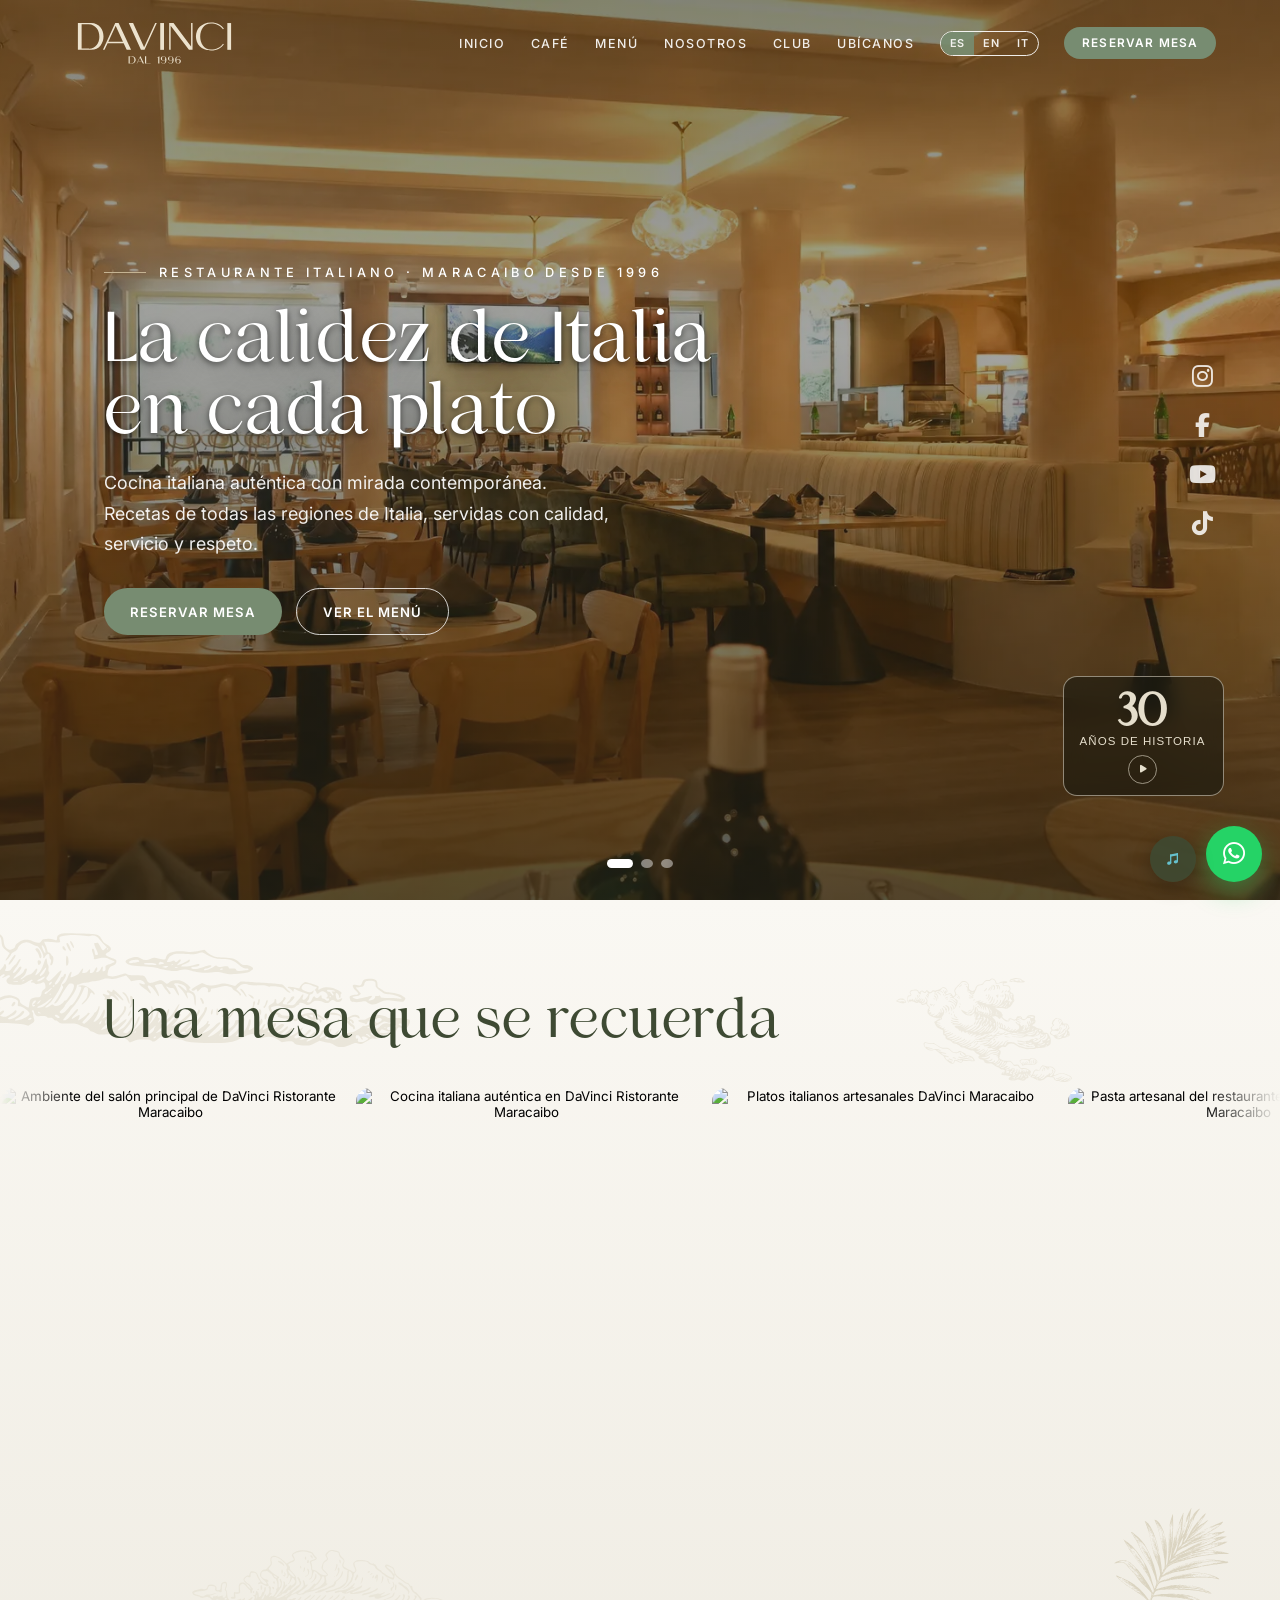
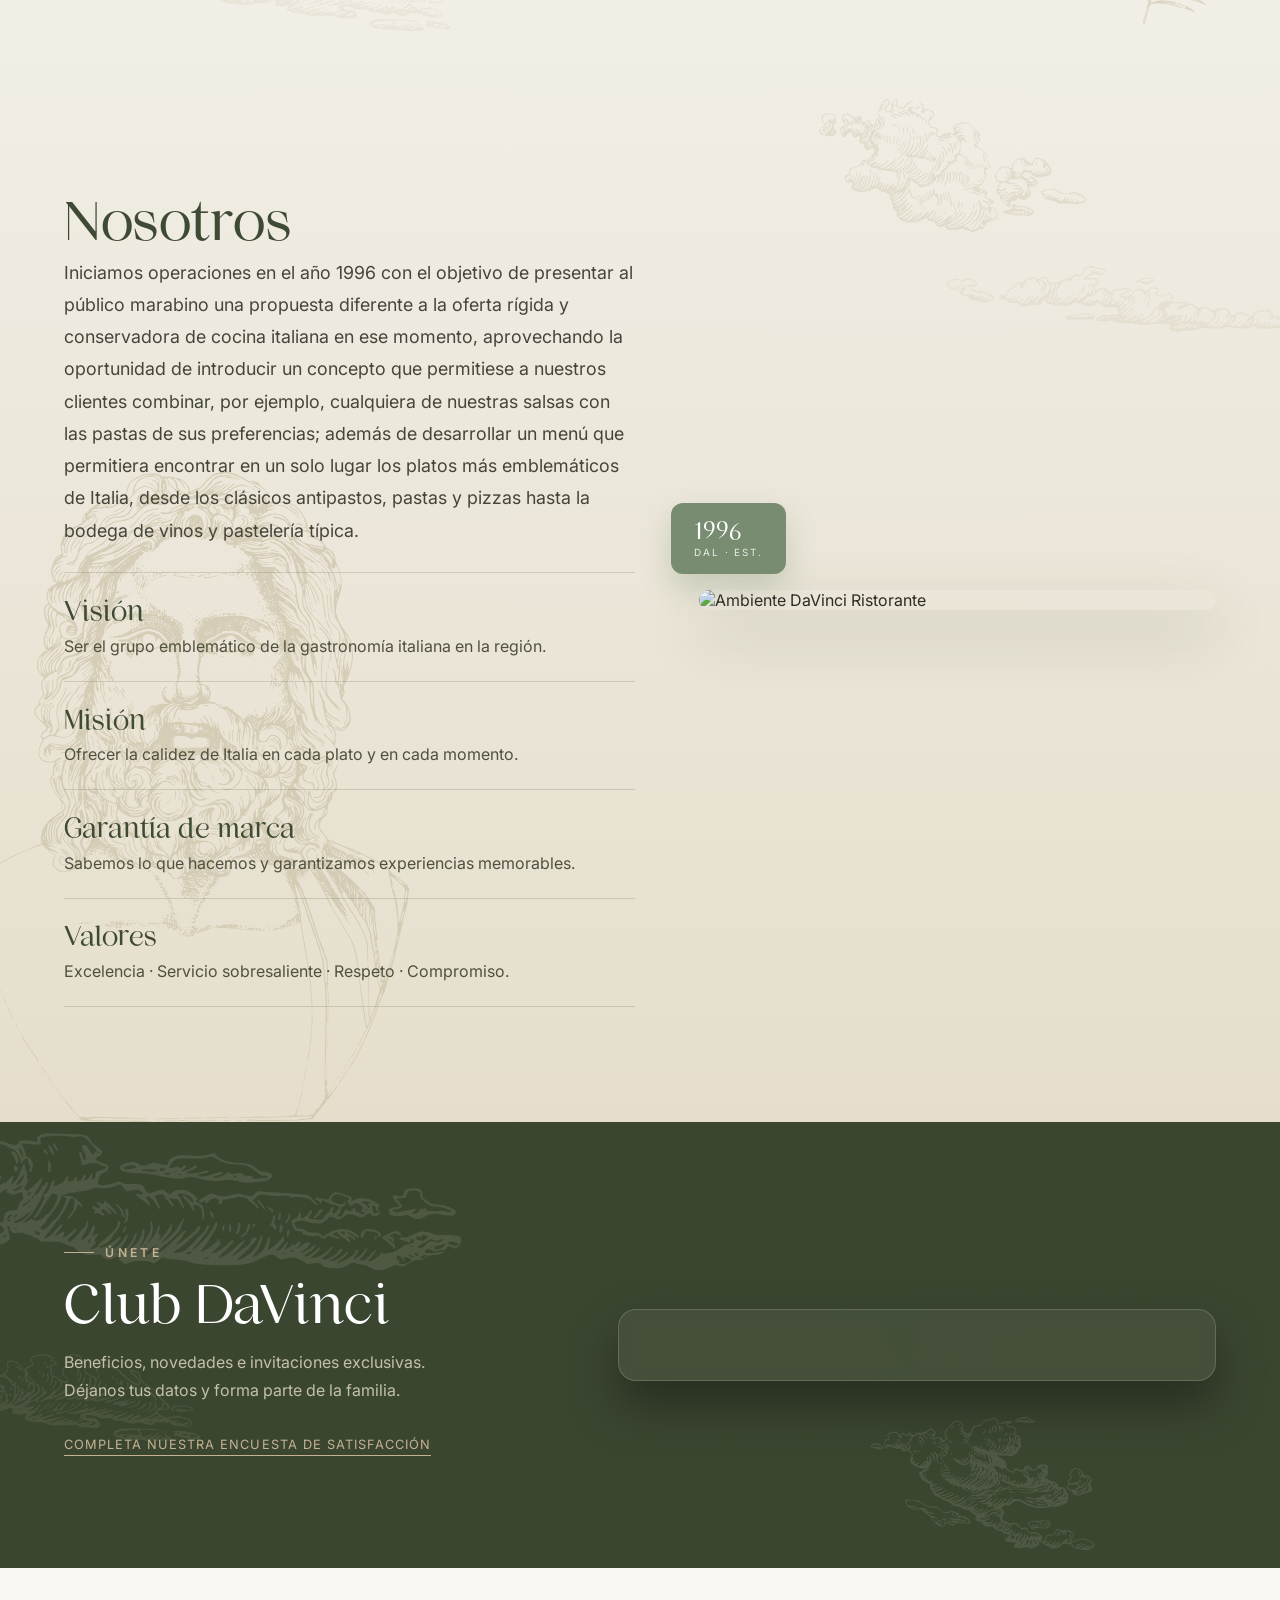
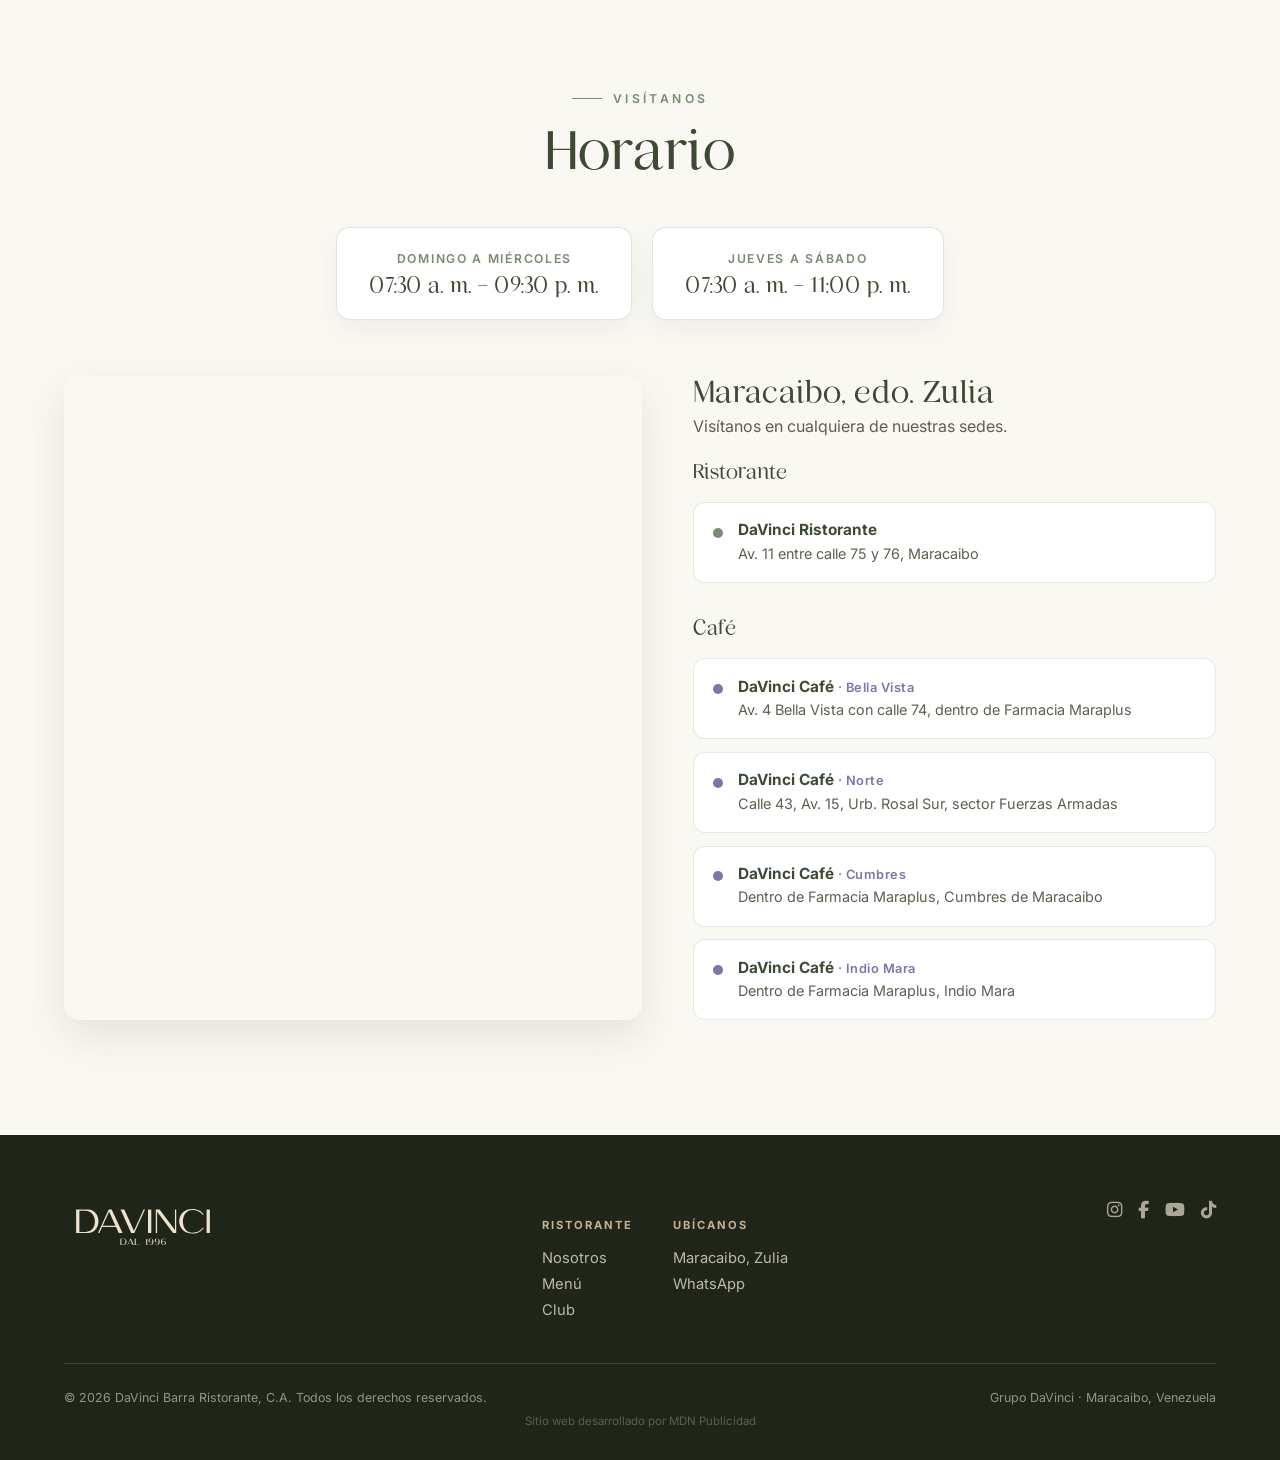
==== commit 39d72944: "fix menu modal sizing on short screens and stack hero social rail on mobile Co-Authored-By: Claude O" ====
--- a/index.html
+++ b/index.html
@@ -17,21 +17,52 @@
       content="width=device-width, initial-scale=1, shrink-to-fit=no"
     />
     <meta name="robots" content="All" />
-    <title>DaVinci Ristorante — Restaurante italiano en Maracaibo desde 1996</title>
+    <title>
+      DaVinci Ristorante — Restaurante italiano en Maracaibo desde 1996
+    </title>
     <link rel="canonical" href="https://davinciristorante.com.ve/" />
-    <link rel="alternate" hreflang="es" href="https://davinciristorante.com.ve/" />
-    <link rel="alternate" hreflang="en" href="https://davinciristorante.com.ve/" />
-    <link rel="alternate" hreflang="it" href="https://davinciristorante.com.ve/" />
-    <link rel="alternate" hreflang="x-default" href="https://davinciristorante.com.ve/" />
-    <link rel="alternate" href="https://davinciristorante.com.ve/cafe.html" title="DaVinci Café" />
+    <link
+      rel="alternate"
+      hreflang="es"
+      href="https://davinciristorante.com.ve/"
+    />
+    <link
+      rel="alternate"
+      hreflang="en"
+      href="https://davinciristorante.com.ve/"
+    />
+    <link
+      rel="alternate"
+      hreflang="it"
+      href="https://davinciristorante.com.ve/"
+    />
+    <link
+      rel="alternate"
+      hreflang="x-default"
+      href="https://davinciristorante.com.ve/"
+    />
+    <link
+      rel="alternate"
+      href="https://davinciristorante.com.ve/cafe.html"
+      title="DaVinci Café"
+    />
     <link rel="icon" type="image/x-icon" href="./img/favicon.ico" />
 
     <!-- Open Graph -->
     <meta property="og:type" content="restaurant" />
     <meta property="og:url" content="https://davinciristorante.com.ve/" />
-    <meta property="og:title" content="DaVinci Ristorante — Restaurante italiano en Maracaibo desde 1996" />
-    <meta property="og:description" content="Restaurante italiano en Maracaibo desde 1996. Pastas artesanales, pizzas y gastronomía italiana auténtica. Reserva tu mesa por WhatsApp." />
-    <meta property="og:image" content="https://davinciristorante.com.ve/img/Nueva%20web/Hero/DaVinci%20hero%201.webp" />
+    <meta
+      property="og:title"
+      content="DaVinci Ristorante — Restaurante italiano en Maracaibo desde 1996"
+    />
+    <meta
+      property="og:description"
+      content="Restaurante italiano en Maracaibo desde 1996. Pastas artesanales, pizzas y gastronomía italiana auténtica. Reserva tu mesa por WhatsApp."
+    />
+    <meta
+      property="og:image"
+      content="https://davinciristorante.com.ve/img/Nueva%20web/Hero/DaVinci%20hero%201.webp"
+    />
     <meta property="og:image:width" content="1920" />
     <meta property="og:image:height" content="1080" />
     <meta property="og:locale" content="es_VE" />
@@ -40,9 +71,18 @@
     <meta property="og:site_name" content="DaVinci Ristorante" />
     <!-- Twitter Card -->
     <meta name="twitter:card" content="summary_large_image" />
-    <meta name="twitter:title" content="DaVinci Ristorante — Restaurante italiano en Maracaibo desde 1996" />
-    <meta name="twitter:description" content="Restaurante italiano en Maracaibo desde 1996. Pastas artesanales, pizzas y gastronomía italiana auténtica. Reserva tu mesa por WhatsApp." />
-    <meta name="twitter:image" content="https://davinciristorante.com.ve/img/Nueva%20web/Hero/DaVinci%20hero%201.webp" />
+    <meta
+      name="twitter:title"
+      content="DaVinci Ristorante — Restaurante italiano en Maracaibo desde 1996"
+    />
+    <meta
+      name="twitter:description"
+      content="Restaurante italiano en Maracaibo desde 1996. Pastas artesanales, pizzas y gastronomía italiana auténtica. Reserva tu mesa por WhatsApp."
+    />
+    <meta
+      name="twitter:image"
+      content="https://davinciristorante.com.ve/img/Nueva%20web/Hero/DaVinci%20hero%201.webp"
+    />
 
     <!-- Fonts -->
     <link rel="preconnect" href="https://fonts.googleapis.com" />
@@ -63,127 +103,127 @@
 
     <!-- Structured Data -->
     <script type="application/ld+json">
-    {
-      "@context": "https://schema.org",
-      "@graph": [
-        {
-          "@type": "Restaurant",
-          "@id": "https://davinciristorante.com.ve/#restaurant",
-          "name": "DaVinci Ristorante",
-          "alternateName": "Da Vinci Ristorante",
-          "url": "https://davinciristorante.com.ve/",
-          "logo": "https://davinciristorante.com.ve/img/favicon.ico",
-          "image": "https://davinciristorante.com.ve/img/Nueva%20web/Hero/DaVinci%20hero%201.webp",
-          "description": "Restaurante italiano en Maracaibo desde 1996. Pastas artesanales, pizzas, antipastos, bodega de vinos y pastelería típica italiana servidas con calidad y respeto.",
-          "telephone": "+584120256382",
-          "servesCuisine": ["Italiana", "Italiana contemporánea"],
-          "priceRange": "$$",
-          "foundingDate": "1996",
-          "address": {
-            "@type": "PostalAddress",
-            "streetAddress": "Av. 11 entre calle 75 y 76",
-            "addressLocality": "Maracaibo",
-            "addressRegion": "Zulia",
-            "addressCountry": "VE"
-          },
-          "geo": {
-            "@type": "GeoCoordinates",
-            "latitude": "10.6560",
-            "longitude": "-71.6140"
-          },
-          "openingHoursSpecification": [
-            {
-              "@type": "OpeningHoursSpecification",
-              "dayOfWeek": ["Sunday", "Monday", "Tuesday", "Wednesday"],
-              "opens": "07:30",
-              "closes": "21:30"
+      {
+        "@context": "https://schema.org",
+        "@graph": [
+          {
+            "@type": "Restaurant",
+            "@id": "https://davinciristorante.com.ve/#restaurant",
+            "name": "DaVinci Ristorante",
+            "alternateName": "Da Vinci Ristorante",
+            "url": "https://davinciristorante.com.ve/",
+            "logo": "https://davinciristorante.com.ve/img/favicon.ico",
+            "image": "https://davinciristorante.com.ve/img/Nueva%20web/Hero/DaVinci%20hero%201.webp",
+            "description": "Restaurante italiano en Maracaibo desde 1996. Pastas artesanales, pizzas, antipastos, bodega de vinos y pastelería típica italiana servidas con calidad y respeto.",
+            "telephone": "+584120256382",
+            "servesCuisine": ["Italiana", "Italiana contemporánea"],
+            "priceRange": "$$",
+            "foundingDate": "1996",
+            "address": {
+              "@type": "PostalAddress",
+              "streetAddress": "Av. 11 entre calle 75 y 76",
+              "addressLocality": "Maracaibo",
+              "addressRegion": "Zulia",
+              "addressCountry": "VE"
             },
-            {
-              "@type": "OpeningHoursSpecification",
-              "dayOfWeek": ["Thursday", "Friday", "Saturday"],
-              "opens": "07:30",
-              "closes": "23:00"
-            }
-          ],
-          "menu": "https://davinciristorante.com.ve/",
-          "reservationUrl": "https://api.whatsapp.com/send/?phone=584120256382",
-          "hasMap": "https://www.google.com/maps/search/?api=1&query=Av.+11+entre+calles+75+y+76+Maracaibo+Venezuela",
-          "sameAs": [
-            "https://www.instagram.com/davincimcbo/",
-            "https://es-la.facebook.com/DaVinciRestaurante/",
-            "https://www.youtube.com/channel/UCRuQdtUVK3lYBx3yplDv7_g",
-            "https://www.tiktok.com/@grupodavinci"
-          ],
-          "parentOrganization": {
-            "@type": "Organization",
-            "@id": "https://davinciristorante.com.ve/#organization",
-            "name": "Grupo DaVinci",
-            "url": "https://davinciristorante.com.ve/",
+            "geo": {
+              "@type": "GeoCoordinates",
+              "latitude": "10.6560",
+              "longitude": "-71.6140"
+            },
+            "openingHoursSpecification": [
+              {
+                "@type": "OpeningHoursSpecification",
+                "dayOfWeek": ["Sunday", "Monday", "Tuesday", "Wednesday"],
+                "opens": "07:30",
+                "closes": "21:30"
+              },
+              {
+                "@type": "OpeningHoursSpecification",
+                "dayOfWeek": ["Thursday", "Friday", "Saturday"],
+                "opens": "07:30",
+                "closes": "23:00"
+              }
+            ],
+            "menu": "https://davinciristorante.com.ve/",
+            "reservationUrl": "https://api.whatsapp.com/send/?phone=584120256382",
+            "hasMap": "https://www.google.com/maps/search/?api=1&query=Av.+11+entre+calles+75+y+76+Maracaibo+Venezuela",
             "sameAs": [
               "https://www.instagram.com/davincimcbo/",
               "https://es-la.facebook.com/DaVinciRestaurante/",
+              "https://www.youtube.com/channel/UCRuQdtUVK3lYBx3yplDv7_g",
               "https://www.tiktok.com/@grupodavinci"
+            ],
+            "parentOrganization": {
+              "@type": "Organization",
+              "@id": "https://davinciristorante.com.ve/#organization",
+              "name": "Grupo DaVinci",
+              "url": "https://davinciristorante.com.ve/",
+              "sameAs": [
+                "https://www.instagram.com/davincimcbo/",
+                "https://es-la.facebook.com/DaVinciRestaurante/",
+                "https://www.tiktok.com/@grupodavinci"
+              ]
+            }
+          },
+          {
+            "@type": "FAQPage",
+            "mainEntity": [
+              {
+                "@type": "Question",
+                "name": "¿Dónde está ubicado DaVinci Ristorante en Maracaibo?",
+                "acceptedAnswer": {
+                  "@type": "Answer",
+                  "text": "DaVinci Ristorante está en la Av. 11 entre calle 75 y 76, Maracaibo, estado Zulia, Venezuela. También contamos con DaVinci Café en cuatro sedes: Bella Vista, Norte (Fuerzas Armadas), Cumbres e Indio Mara."
+                }
+              },
+              {
+                "@type": "Question",
+                "name": "¿Cuál es el horario de DaVinci Ristorante?",
+                "acceptedAnswer": {
+                  "@type": "Answer",
+                  "text": "De domingo a miércoles abrimos de 7:30 a.m. a 9:30 p.m. y de jueves a sábado de 7:30 a.m. a 11:00 p.m."
+                }
+              },
+              {
+                "@type": "Question",
+                "name": "¿Cómo puedo reservar una mesa en DaVinci Ristorante?",
+                "acceptedAnswer": {
+                  "@type": "Answer",
+                  "text": "Puedes reservar por WhatsApp al +58 412 025 6382. Aceptamos reservas para desayunos, almuerzos, cenas y eventos especiales."
+                }
+              },
+              {
+                "@type": "Question",
+                "name": "¿Qué tipo de cocina sirve DaVinci Ristorante?",
+                "acceptedAnswer": {
+                  "@type": "Answer",
+                  "text": "Ofrecemos cocina italiana auténtica con mirada contemporánea: antipastos, pastas artesanales, pizzas, risottos, platos de todas las regiones de Italia, bodega de vinos y pastelería típica. Abrimos en Maracaibo desde 1996."
+                }
+              },
+              {
+                "@type": "Question",
+                "name": "¿DaVinci Ristorante realiza eventos privados?",
+                "acceptedAnswer": {
+                  "@type": "Answer",
+                  "text": "Sí, contamos con salones para eventos privados, celebraciones y cenas empresariales en Maracaibo. Contáctanos por WhatsApp al +58 412 025 6382."
+                }
+              }
+            ]
+          },
+          {
+            "@type": "BreadcrumbList",
+            "itemListElement": [
+              {
+                "@type": "ListItem",
+                "position": 1,
+                "name": "Inicio",
+                "item": "https://davinciristorante.com.ve/"
+              }
             ]
           }
-        },
-        {
-          "@type": "FAQPage",
-          "mainEntity": [
-            {
-              "@type": "Question",
-              "name": "¿Dónde está ubicado DaVinci Ristorante en Maracaibo?",
-              "acceptedAnswer": {
-                "@type": "Answer",
-                "text": "DaVinci Ristorante está en la Av. 11 entre calle 75 y 76, Maracaibo, estado Zulia, Venezuela. También contamos con DaVinci Café en cuatro sedes: Bella Vista, Norte (Fuerzas Armadas), Cumbres e Indio Mara."
-              }
-            },
-            {
-              "@type": "Question",
-              "name": "¿Cuál es el horario de DaVinci Ristorante?",
-              "acceptedAnswer": {
-                "@type": "Answer",
-                "text": "De domingo a miércoles abrimos de 7:30 a.m. a 9:30 p.m. y de jueves a sábado de 7:30 a.m. a 11:00 p.m."
-              }
-            },
-            {
-              "@type": "Question",
-              "name": "¿Cómo puedo reservar una mesa en DaVinci Ristorante?",
-              "acceptedAnswer": {
-                "@type": "Answer",
-                "text": "Puedes reservar por WhatsApp al +58 412 025 6382. Aceptamos reservas para desayunos, almuerzos, cenas y eventos especiales."
-              }
-            },
-            {
-              "@type": "Question",
-              "name": "¿Qué tipo de cocina sirve DaVinci Ristorante?",
-              "acceptedAnswer": {
-                "@type": "Answer",
-                "text": "Ofrecemos cocina italiana auténtica con mirada contemporánea: antipastos, pastas artesanales, pizzas, risottos, platos de todas las regiones de Italia, bodega de vinos y pastelería típica. Abrimos en Maracaibo desde 1996."
-              }
-            },
-            {
-              "@type": "Question",
-              "name": "¿DaVinci Ristorante realiza eventos privados?",
-              "acceptedAnswer": {
-                "@type": "Answer",
-                "text": "Sí, contamos con salones para eventos privados, celebraciones y cenas empresariales en Maracaibo. Contáctanos por WhatsApp al +58 412 025 6382."
-              }
-            }
-          ]
-        },
-        {
-          "@type": "BreadcrumbList",
-          "itemListElement": [
-            {
-              "@type": "ListItem",
-              "position": 1,
-              "name": "Inicio",
-              "item": "https://davinciristorante.com.ve/"
-            }
-          ]
-        }
-      ]
-    }
+        ]
+      }
     </script>
 
     <!-- Google Analytics 4 — reemplaza G-XXXXXXXXXX con tu Measurement ID -->
@@ -238,7 +278,11 @@
       <!-- ===== NAV ===== -->
       <nav class="dv-nav" data-scrolled="false">
         <a class="dv-nav__brand" href="#inicio">
-          <span class="dv-rist-logo" role="img" aria-label="DaVinci Ristorante"></span>
+          <span
+            class="dv-rist-logo"
+            role="img"
+            aria-label="DaVinci Ristorante"
+          ></span>
         </a>
         <div class="dv-nav__links">
           <a class="dv-nav__link" href="#inicio" data-i18n="nav.inicio"
@@ -304,7 +348,9 @@
         <div class="dv-hero__slides">
           <div
             class="dv-hero__slide dv-hero__slide--video is-active"
-            style="background-image: url('./img/Nueva web/Hero/Davingi Hero 3.webp');"
+            style="
+              background-image: url(&quot;./img/Nueva web/Hero/Davingi Hero 3.webp&quot;);
+            "
           >
             <video
               class="dv-hero__video"
@@ -401,10 +447,18 @@
         </div>
 
         <!-- anniversary badge -->
-        <button class="dv-anniv" data-video-open aria-label="30 años de historia">
+        <button
+          class="dv-anniv"
+          data-video-open
+          aria-label="30 años de historia"
+        >
           <span class="dv-anniv__years">30</span>
-          <span class="dv-anniv__label" data-i18n="hero.anniv">años de historia</span>
-          <span class="dv-anniv__play" aria-hidden="true"><i class="fa-solid fa-play"></i></span>
+          <span class="dv-anniv__label" data-i18n="hero.anniv"
+            >años de historia</span
+          >
+          <span class="dv-anniv__play" aria-hidden="true"
+            ><i class="fa-solid fa-play"></i
+          ></span>
         </button>
       </header>
 
@@ -417,9 +471,6 @@
           <span class="leaf"></span>
         </div>
         <div class="dv-gallery__head reveal">
-          <span class="kicker" data-i18n="gallery.kicker"
-            >Espacios &amp; Cucina</span
-          >
           <h2 class="h-display" data-i18n="gallery.title">
             Una mesa que se recuerda
           </h2>
@@ -676,7 +727,12 @@
             </p>
             <div class="dv-sedes">
               <p class="dv-sedes__group">Ristorante</p>
-              <a class="dv-sede" href="https://www.google.com/maps/search/?api=1&query=Av.+11+entre+calles+75+y+76+Maracaibo+Venezuela" target="_blank" rel="noopener">
+              <a
+                class="dv-sede"
+                href="https://www.google.com/maps/search/?api=1&query=Av.+11+entre+calles+75+y+76+Maracaibo+Venezuela"
+                target="_blank"
+                rel="noopener"
+              >
                 <span class="dv-sede__dot dv-sede__dot--rist"></span>
                 <div>
                   <h4>DaVinci Ristorante</h4>
@@ -684,7 +740,12 @@
                 </div>
               </a>
               <p class="dv-sedes__group">Café</p>
-              <a class="dv-sede" href="https://www.google.com/maps/search/?api=1&query=Farmacia+Maraplus+Bella+Vista+Maracaibo+Venezuela" target="_blank" rel="noopener">
+              <a
+                class="dv-sede"
+                href="https://www.google.com/maps/search/?api=1&query=Farmacia+Maraplus+Bella+Vista+Maracaibo+Venezuela"
+                target="_blank"
+                rel="noopener"
+              >
                 <span class="dv-sede__dot dv-sede__dot--cafe"></span>
                 <div>
                   <h4>DaVinci Café <small>· Bella Vista</small></h4>
@@ -693,7 +754,12 @@
                   </p>
                 </div>
               </a>
-              <a class="dv-sede" href="https://maps.app.goo.gl/J3nRag9HEqZHiGjD9" target="_blank" rel="noopener">
+              <a
+                class="dv-sede"
+                href="https://maps.app.goo.gl/J3nRag9HEqZHiGjD9"
+                target="_blank"
+                rel="noopener"
+              >
                 <span class="dv-sede__dot dv-sede__dot--cafe"></span>
                 <div>
                   <h4>DaVinci Café <small>· Norte</small></h4>
@@ -702,14 +768,24 @@
                   </p>
                 </div>
               </a>
-              <a class="dv-sede" href="https://maps.app.goo.gl/ef2HBMzeqhaH4UU29" target="_blank" rel="noopener">
+              <a
+                class="dv-sede"
+                href="https://maps.app.goo.gl/ef2HBMzeqhaH4UU29"
+                target="_blank"
+                rel="noopener"
+              >
                 <span class="dv-sede__dot dv-sede__dot--cafe"></span>
                 <div>
                   <h4>DaVinci Café <small>· Cumbres</small></h4>
                   <p>Dentro de Farmacia Maraplus, Cumbres de Maracaibo</p>
                 </div>
               </a>
-              <a class="dv-sede" href="https://maps.app.goo.gl/N6JBmWDNcqHzPVQZ9" target="_blank" rel="noopener">
+              <a
+                class="dv-sede"
+                href="https://maps.app.goo.gl/N6JBmWDNcqHzPVQZ9"
+                target="_blank"
+                rel="noopener"
+              >
                 <span class="dv-sede__dot dv-sede__dot--cafe"></span>
                 <div>
                   <h4>DaVinci Café <small>· Indio Mara</small></h4>
@@ -725,7 +801,11 @@
       <footer class="dv-footer">
         <div class="dv-footer__top">
           <a class="dv-footer__brand" href="#inicio">
-            <span class="dv-rist-logo dv-rist-logo--lg" role="img" aria-label="DaVinci Ristorante"></span>
+            <span
+              class="dv-rist-logo dv-rist-logo--lg"
+              role="img"
+              aria-label="DaVinci Ristorante"
+            ></span>
           </a>
           <div class="dv-footer__nav">
             <div class="dv-footer__col">
@@ -784,7 +864,12 @@
           <span data-i18n="footer.tagline"
             >Grupo DaVinci · Maracaibo, Venezuela</span
           >
-          <span class="dv-footer__dev">Sitio web desarrollado por <a href="https://mdnpublicidad.com" target="_blank" rel="noopener">MDN Publicidad</a></span>
+          <span class="dv-footer__dev"
+            >Sitio web desarrollado por
+            <a href="https://mdnpublicidad.com" target="_blank" rel="noopener"
+              >MDN Publicidad</a
+            ></span
+          >
         </div>
       </footer>
 
@@ -797,7 +882,13 @@
           aria-modal="true"
           aria-label="DaVinci · 30 años de historia"
         >
-          <button class="video-modal__close" data-video-close aria-label="Cerrar">×</button>
+          <button
+            class="video-modal__close"
+            data-video-close
+            aria-label="Cerrar"
+          >
+            ×
+          </button>
           <div class="video-modal__frame" data-video-frame></div>
         </div>
       </div>
--- a/css/ristorante.css
+++ b/css/ristorante.css
@@ -122,6 +122,12 @@
 .dv-rist-logo--lg {
   width: 9.9rem;
   height: 3.5rem;
+}
+@media (max-width: 600px) {
+  .dv-nav .dv-rist-logo {
+    width: 9rem;
+    height: 3.1rem;
+  }
 }
 .dv-nav[data-scrolled="true"] .dv-rist-logo {
   background-color: #231f20;
@@ -426,6 +432,7 @@
   transform: translateY(-50%);
   display: flex;
   flex-direction: column;
+  align-items: center;
   gap: 1.25rem;
 }
 .dv-social a {
@@ -1315,7 +1322,12 @@
     left: 14px;
   }
   .dv-social {
-    display: none;
+    flex-direction: column;
+    right: 0.75rem;
+    gap: 0.875rem;
+  }
+  .dv-social a {
+    font-size: 1.25rem;
   }
 }
 @media (max-width: 560px) {
--- a/css/components/menu-modal.css
+++ b/css/components/menu-modal.css
@@ -10,6 +10,7 @@
   opacity: 0;
   pointer-events: none;
   transition: opacity 0.3s;
+  overflow: hidden;
 }
 .menu-modal.is-open {
   opacity: 1;
@@ -30,6 +31,8 @@
   gap: 1.25rem;
   width: 100%;
   max-width: 520px;
+  max-height: 100%;
+  min-height: 0;
 }
 
 /* Close button */
@@ -97,6 +100,8 @@
   width: 100%;
   display: flex;
   justify-content: center;
+  flex: 1 1 auto;
+  min-height: 0;
 }
 
 /* Slides container — vertical scroll */
@@ -106,7 +111,7 @@
   align-items: center;
   gap: 1rem;
   width: 100%;
-  max-height: 78vh;
+  max-height: 100%;
   overflow-y: auto;
   border-radius: 12px;
   scroll-behavior: smooth;
@@ -135,11 +140,22 @@
 
 /* ===== RESPONSIVE ===== */
 @media (max-width: 600px) {
+  .menu-modal {
+    padding: 3vw;
+  }
   .menu-modal__panel {
     gap: 0.875rem;
   }
-  .menu-modal__slides {
-    max-height: 72vh;
+}
+@media (max-height: 600px) {
+  .menu-modal {
+    padding: 2vw 5vw;
+  }
+  .menu-modal__panel {
+    gap: 0.625rem;
+  }
+  .menu-modal__title {
+    font-size: 1.3rem;
   }
 }
 @media (max-width: 380px) {
@@ -161,9 +177,6 @@
   .menu-modal__title {
     font-size: 2.2rem;
   }
-  .menu-modal__slides {
-    max-height: 86vh;
-  }
 }
 @media (min-width: 1400px) {
   .menu-modal__panel {
--- a/css/components/video-modal.css
+++ b/css/components/video-modal.css
@@ -151,15 +151,35 @@
   }
 }
 
-/* Mobile: smaller badge, higher up to avoid overlap with dots */
+/* Mobile: compact horizontal layout to avoid overlap with hero CTAs and dots */
 @media (max-width: 600px) {
   .dv-anniv {
-    bottom: clamp(3.5rem, 12vw, 5rem);
-    right: clamp(0.75rem, 4vw, 1.5rem);
-    padding: 0.55rem 0.85rem;
-    border-radius: 10px;
+    flex-direction: row;
+    align-items: center;
+    gap: 0.55rem;
+    bottom: 4.25rem;
+    right: auto;
+    left: 50%;
+    transform: translateX(-50%);
+    padding: 0.45rem 0.7rem 0.45rem 0.75rem;
+    border-radius: 999px;
+    border-width: 1px;
   }
   .dv-anniv__years {
-    font-size: 1.6rem;
+    font-size: 1.4rem;
+    line-height: 1;
+  }
+  .dv-anniv__label {
+    font-size: 0.6rem;
+    letter-spacing: 0.08em;
+    line-height: 1.1;
+    max-width: 5.5rem;
+    white-space: normal;
+  }
+  .dv-anniv__play {
+    margin-top: 0;
+    width: 1.5rem;
+    height: 1.5rem;
+    font-size: 0.5rem;
   }
 }
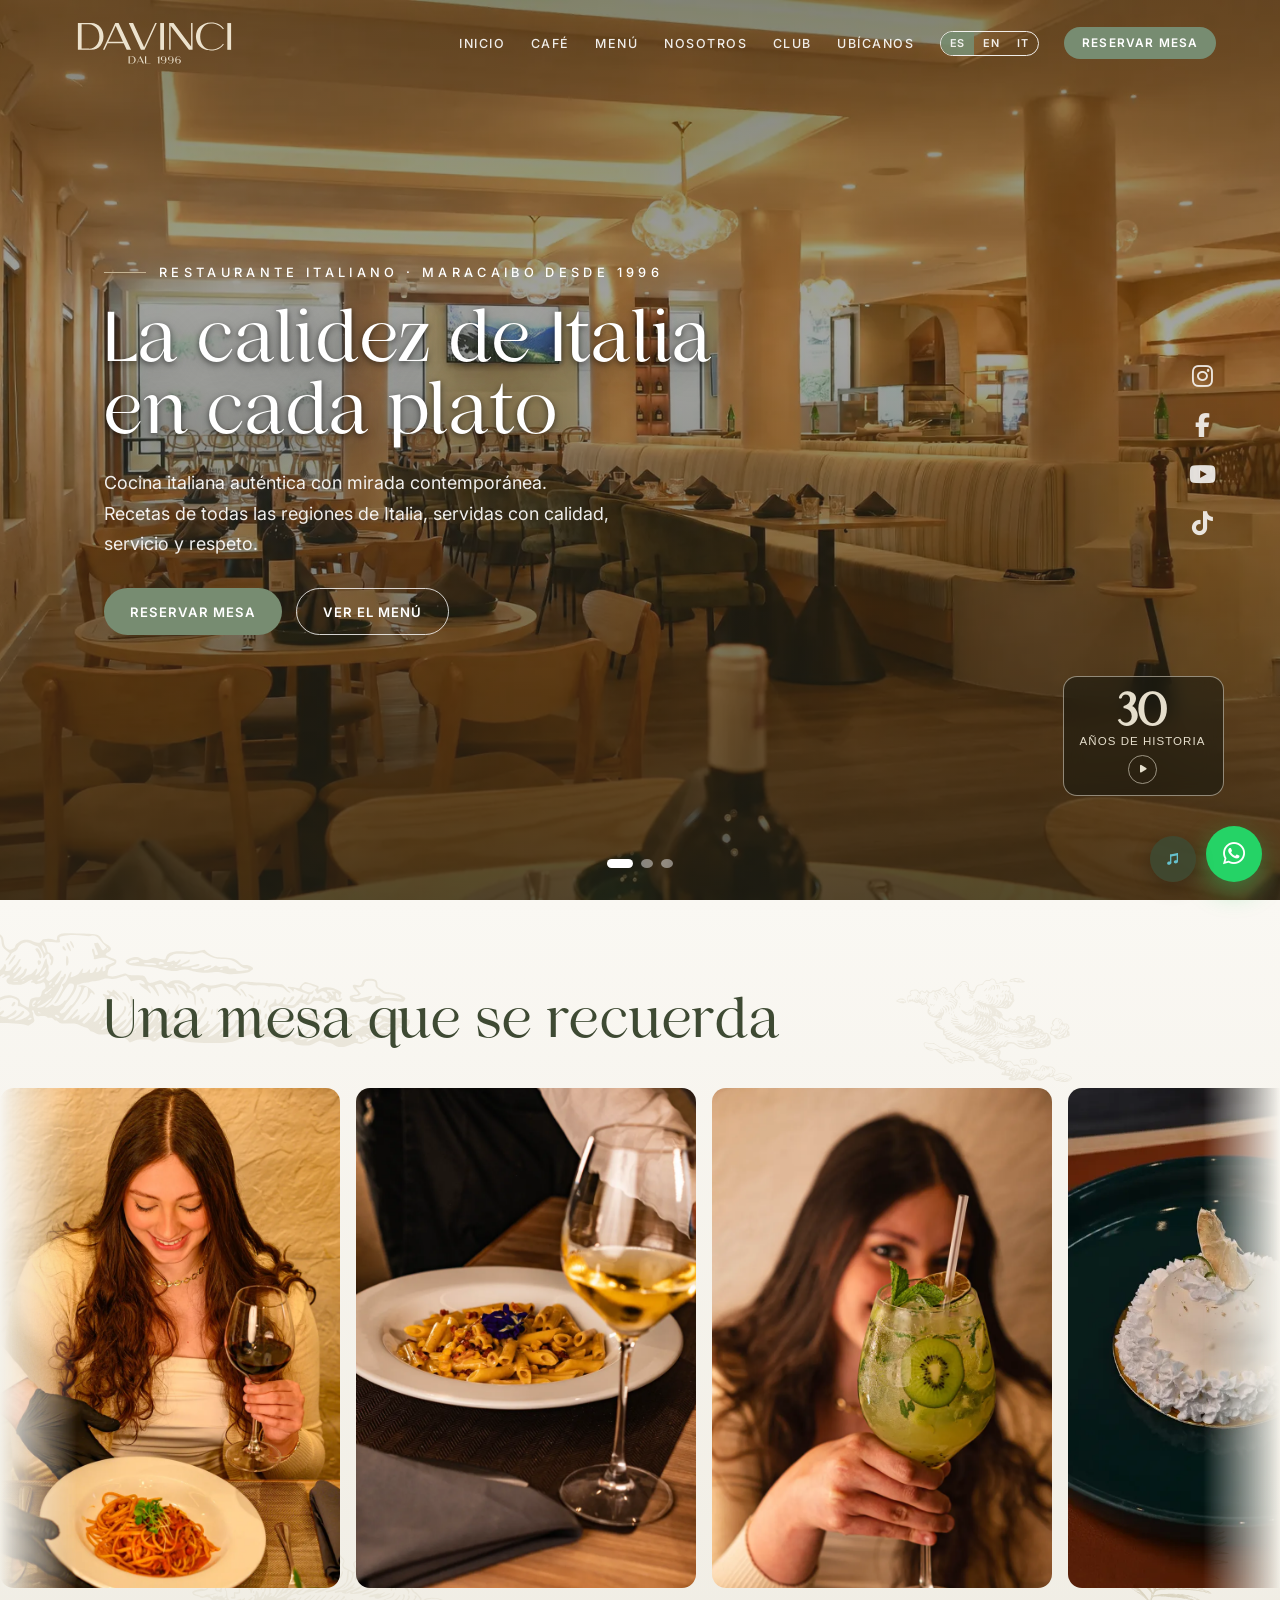
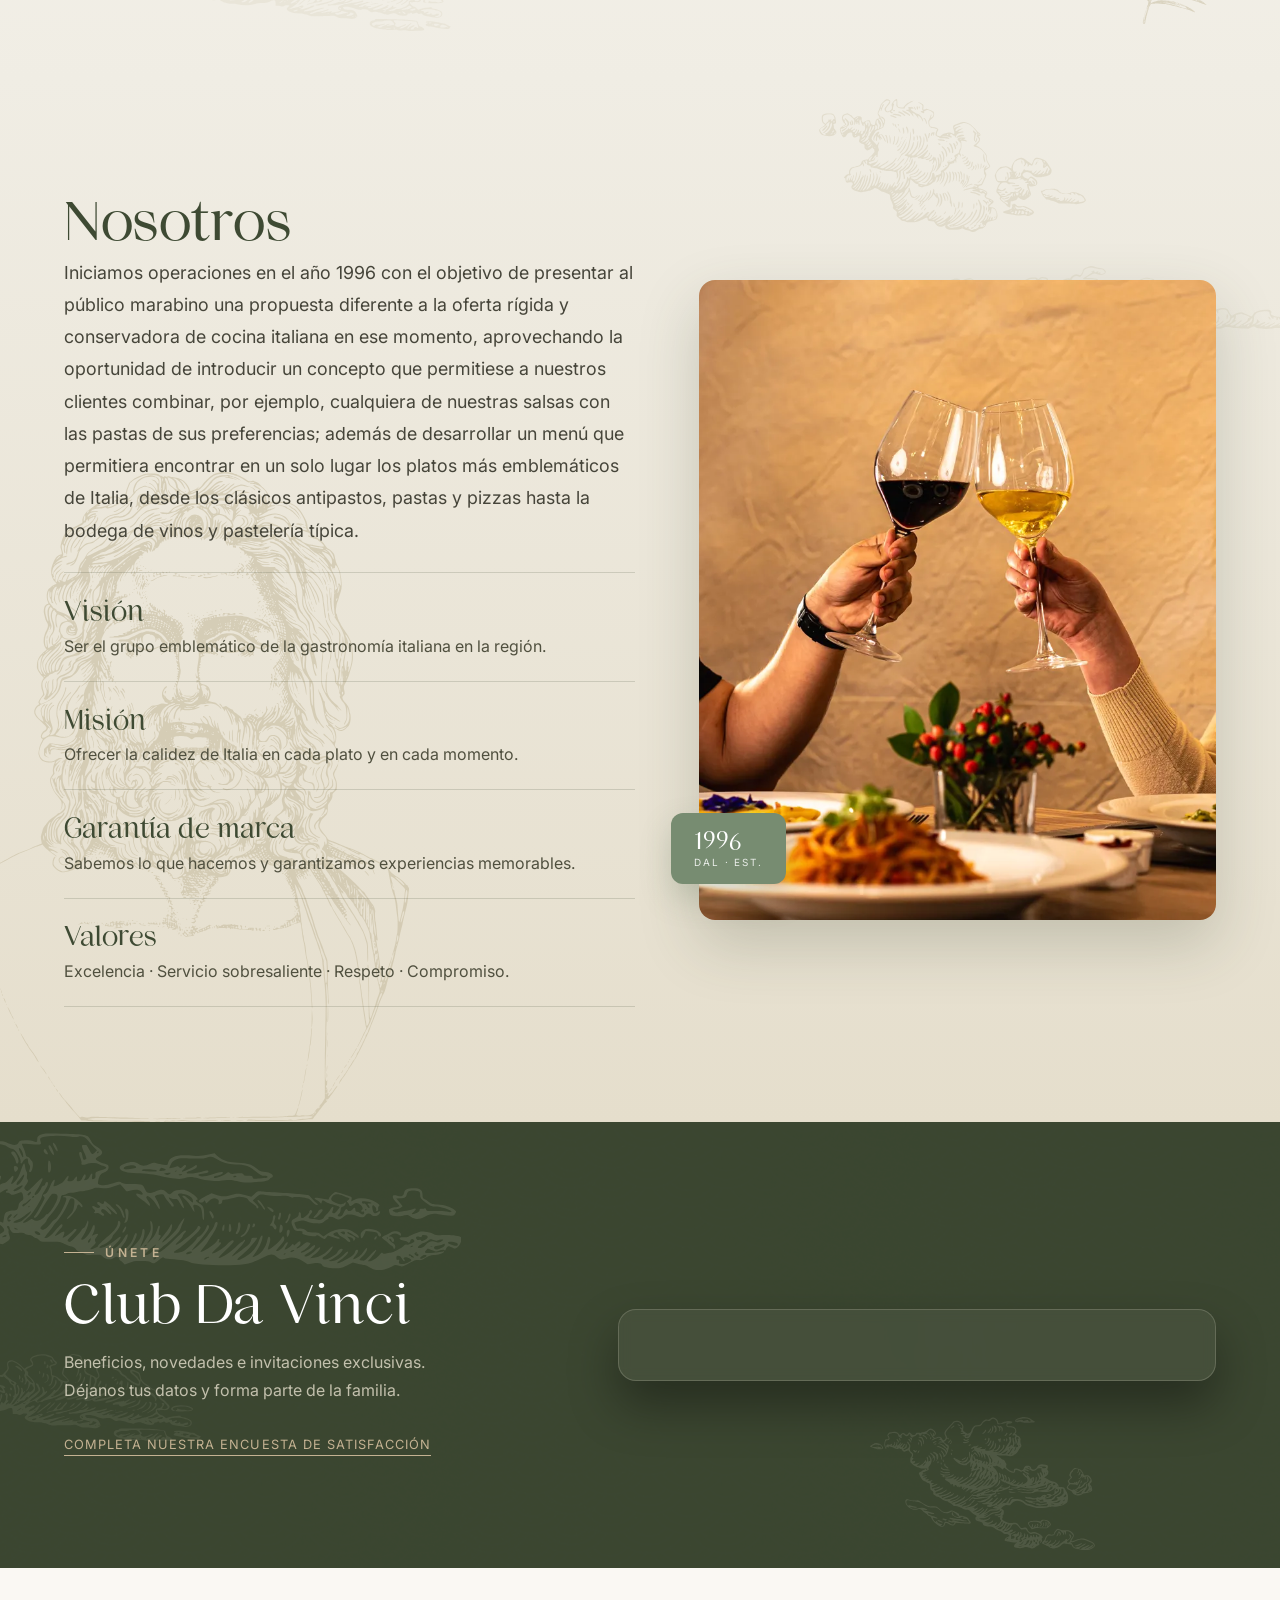
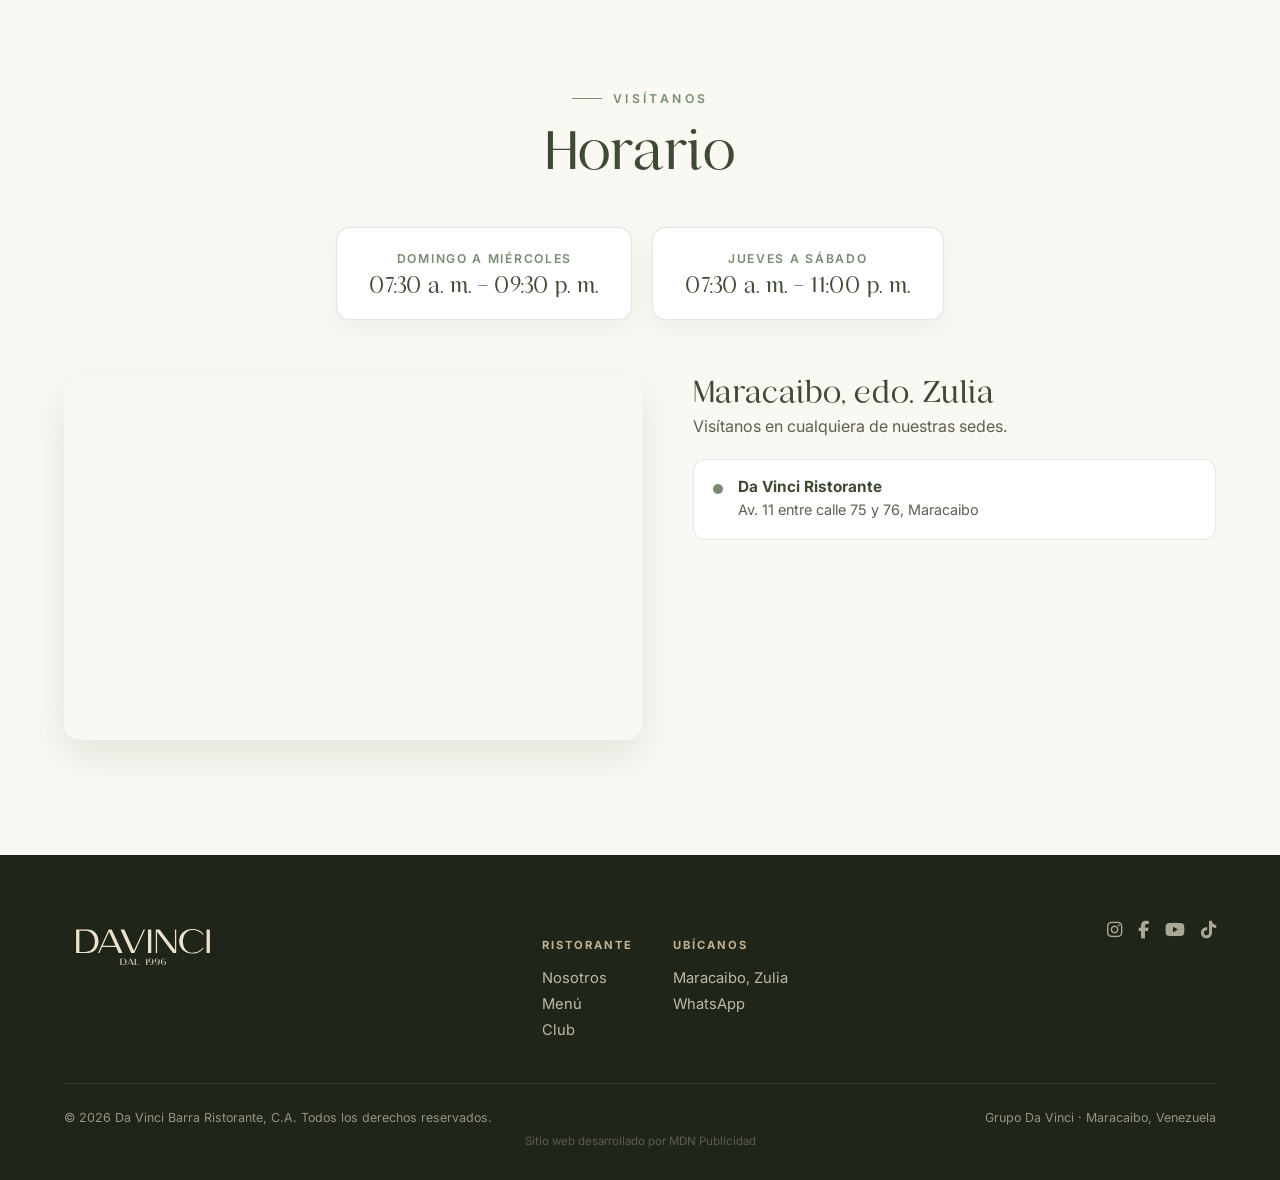
==== commit 764fc982: "redesign café menu as interactive HTML with photo preview panel - Replace scanned image modal with f" ====
--- a/index.html
+++ b/index.html
@@ -18,7 +18,7 @@
     />
     <meta name="robots" content="All" />
     <title>
-      DaVinci Ristorante — Restaurante italiano en Maracaibo desde 1996
+      Da Vinci Ristorante — Restaurante italiano en Maracaibo desde 1996
     </title>
     <link rel="canonical" href="https://davinciristorante.com.ve/" />
     <link
@@ -44,7 +44,7 @@
     <link
       rel="alternate"
       href="https://davinciristorante.com.ve/cafe.html"
-      title="DaVinci Café"
+      title="Da Vinci Café"
     />
     <link rel="icon" type="image/x-icon" href="./img/favicon.ico" />
 
@@ -53,7 +53,7 @@
     <meta property="og:url" content="https://davinciristorante.com.ve/" />
     <meta
       property="og:title"
-      content="DaVinci Ristorante — Restaurante italiano en Maracaibo desde 1996"
+      content="Da Vinci Ristorante — Restaurante italiano en Maracaibo desde 1996"
     />
     <meta
       property="og:description"
@@ -61,19 +61,19 @@
     />
     <meta
       property="og:image"
-      content="https://davinciristorante.com.ve/img/Nueva%20web/Hero/DaVinci%20hero%201.webp"
+      content="https://davinciristorante.com.ve/img/Nueva%20web/Hero/Davinci%20hero%201.webp"
     />
     <meta property="og:image:width" content="1920" />
     <meta property="og:image:height" content="1080" />
     <meta property="og:locale" content="es_VE" />
     <meta property="og:locale:alternate" content="en_US" />
     <meta property="og:locale:alternate" content="it_IT" />
-    <meta property="og:site_name" content="DaVinci Ristorante" />
+    <meta property="og:site_name" content="Da Vinci Ristorante" />
     <!-- Twitter Card -->
     <meta name="twitter:card" content="summary_large_image" />
     <meta
       name="twitter:title"
-      content="DaVinci Ristorante — Restaurante italiano en Maracaibo desde 1996"
+      content="Da Vinci Ristorante — Restaurante italiano en Maracaibo desde 1996"
     />
     <meta
       name="twitter:description"
@@ -81,7 +81,7 @@
     />
     <meta
       name="twitter:image"
-      content="https://davinciristorante.com.ve/img/Nueva%20web/Hero/DaVinci%20hero%201.webp"
+      content="https://davinciristorante.com.ve/img/Nueva%20web/Hero/Davinci%20hero%201.webp"
     />
 
     <!-- Fonts -->
@@ -109,11 +109,11 @@
           {
             "@type": "Restaurant",
             "@id": "https://davinciristorante.com.ve/#restaurant",
-            "name": "DaVinci Ristorante",
+            "name": "Da Vinci Ristorante",
             "alternateName": "Da Vinci Ristorante",
             "url": "https://davinciristorante.com.ve/",
             "logo": "https://davinciristorante.com.ve/img/favicon.ico",
-            "image": "https://davinciristorante.com.ve/img/Nueva%20web/Hero/DaVinci%20hero%201.webp",
+            "image": "https://davinciristorante.com.ve/img/Nueva%20web/Hero/Davinci%20hero%201.webp",
             "description": "Restaurante italiano en Maracaibo desde 1996. Pastas artesanales, pizzas, antipastos, bodega de vinos y pastelería típica italiana servidas con calidad y respeto.",
             "telephone": "+584120256382",
             "servesCuisine": ["Italiana", "Italiana contemporánea"],
@@ -157,7 +157,7 @@
             "parentOrganization": {
               "@type": "Organization",
               "@id": "https://davinciristorante.com.ve/#organization",
-              "name": "Grupo DaVinci",
+              "name": "Grupo Da Vinci",
               "url": "https://davinciristorante.com.ve/",
               "sameAs": [
                 "https://www.instagram.com/davincimcbo/",
@@ -171,15 +171,15 @@
             "mainEntity": [
               {
                 "@type": "Question",
-                "name": "¿Dónde está ubicado DaVinci Ristorante en Maracaibo?",
+                "name": "¿Dónde está ubicado Da Vinci Ristorante en Maracaibo?",
                 "acceptedAnswer": {
                   "@type": "Answer",
-                  "text": "DaVinci Ristorante está en la Av. 11 entre calle 75 y 76, Maracaibo, estado Zulia, Venezuela. También contamos con DaVinci Café en cuatro sedes: Bella Vista, Norte (Fuerzas Armadas), Cumbres e Indio Mara."
+                  "text": "Da Vinci Ristorante está en la Av. 11 entre calle 75 y 76, Maracaibo, estado Zulia, Venezuela. También contamos con Da Vinci Café en cuatro sedes: Bella Vista, Norte (Fuerzas Armadas), Cumbres e Indio Mara."
                 }
               },
               {
                 "@type": "Question",
-                "name": "¿Cuál es el horario de DaVinci Ristorante?",
+                "name": "¿Cuál es el horario de Da Vinci Ristorante?",
                 "acceptedAnswer": {
                   "@type": "Answer",
                   "text": "De domingo a miércoles abrimos de 7:30 a.m. a 9:30 p.m. y de jueves a sábado de 7:30 a.m. a 11:00 p.m."
@@ -187,7 +187,7 @@
               },
               {
                 "@type": "Question",
-                "name": "¿Cómo puedo reservar una mesa en DaVinci Ristorante?",
+                "name": "¿Cómo puedo reservar una mesa en Da Vinci Ristorante?",
                 "acceptedAnswer": {
                   "@type": "Answer",
                   "text": "Puedes reservar por WhatsApp al +58 412 025 6382. Aceptamos reservas para desayunos, almuerzos, cenas y eventos especiales."
@@ -195,7 +195,7 @@
               },
               {
                 "@type": "Question",
-                "name": "¿Qué tipo de cocina sirve DaVinci Ristorante?",
+                "name": "¿Qué tipo de cocina sirve Da Vinci Ristorante?",
                 "acceptedAnswer": {
                   "@type": "Answer",
                   "text": "Ofrecemos cocina italiana auténtica con mirada contemporánea: antipastos, pastas artesanales, pizzas, risottos, platos de todas las regiones de Italia, bodega de vinos y pastelería típica. Abrimos en Maracaibo desde 1996."
@@ -203,7 +203,7 @@
               },
               {
                 "@type": "Question",
-                "name": "¿DaVinci Ristorante realiza eventos privados?",
+                "name": "¿Da Vinci Ristorante realiza eventos privados?",
                 "acceptedAnswer": {
                   "@type": "Answer",
                   "text": "Sí, contamos con salones para eventos privados, celebraciones y cenas empresariales en Maracaibo. Contáctanos por WhatsApp al +58 412 025 6382."
@@ -281,7 +281,7 @@
           <span
             class="dv-rist-logo"
             role="img"
-            aria-label="DaVinci Ristorante"
+            aria-label="Da Vinci Ristorante"
           ></span>
         </a>
         <div class="dv-nav__links">
@@ -366,13 +366,13 @@
           <div
             class="dv-hero__slide"
             style="
-              background-image: url(&quot;./img/Nueva web/Hero/DaVinci hero 1.webp&quot;);
+              background-image: url(&quot;./img/Nueva web/Hero/Davinci hero 1.webp&quot;);
             "
           ></div>
           <div
             class="dv-hero__slide"
             style="
-              background-image: url(&quot;./img/Nueva web/Hero/DaVinci hero 2.webp&quot;);
+              background-image: url(&quot;./img/Nueva web/Hero/Davinci hero 2.webp&quot;);
             "
           ></div>
         </div>
@@ -480,57 +480,57 @@
             <!-- Original set -->
             <button class="tile">
               <img
-                src="./img/Nueva web/marquesina/DaVinci marquesina 1.webp"
-                loading="lazy"
-                alt="Ambiente del salón principal de DaVinci Ristorante Maracaibo"
-              />
-            </button>
-            <button class="tile">
-              <img
-                src="./img/Nueva web/marquesina/DaVinci marquesina 2.webp"
-                loading="lazy"
-                alt="Cocina italiana auténtica en DaVinci Ristorante Maracaibo"
-              />
-            </button>
-            <button class="tile">
-              <img
-                src="./img/Nueva web/marquesina/DaVinci marquesina 4.webp"
-                loading="lazy"
-                alt="Platos italianos artesanales DaVinci Maracaibo"
-              />
-            </button>
-            <button class="tile">
-              <img
-                src="./img/Nueva web/marquesina/DaVinci marquesina 5.webp"
-                loading="lazy"
-                alt="Pasta artesanal del restaurante italiano DaVinci en Maracaibo"
-              />
-            </button>
-            <button class="tile">
-              <img
-                src="./img/Nueva web/marquesina/DaVinci marquesina 6.webp"
-                loading="lazy"
-                alt="Espacios y decoración de DaVinci Ristorante Maracaibo"
-              />
-            </button>
-            <button class="tile">
-              <img
-                src="./img/Nueva web/marquesina/DaVinci marquesina 7.webp"
-                loading="lazy"
-                alt="Gastronomía italiana y vinos en DaVinci Maracaibo"
-              />
-            </button>
-            <button class="tile">
-              <img
-                src="./img/Nueva web/marquesina/DaVinci marquesina 8.webp"
-                loading="lazy"
-                alt="DaVinci Ristorante desde 1996, cocina italiana en Maracaibo"
+                src="./img/Nueva web/marquesina/Davinci marquesina 1.webp"
+                loading="lazy"
+                alt="Ambiente del salón principal de Da Vinci Ristorante Maracaibo"
+              />
+            </button>
+            <button class="tile">
+              <img
+                src="./img/Nueva web/marquesina/Davinci marquesina 2.webp"
+                loading="lazy"
+                alt="Cocina italiana auténtica en Da Vinci Ristorante Maracaibo"
+              />
+            </button>
+            <button class="tile">
+              <img
+                src="./img/Nueva web/marquesina/Davinci marquesina 4.webp"
+                loading="lazy"
+                alt="Platos italianos artesanales Da Vinci Maracaibo"
+              />
+            </button>
+            <button class="tile">
+              <img
+                src="./img/Nueva web/marquesina/Davinci marquesina 5.webp"
+                loading="lazy"
+                alt="Pasta artesanal del restaurante italiano Da Vinci en Maracaibo"
+              />
+            </button>
+            <button class="tile">
+              <img
+                src="./img/Nueva web/marquesina/Davinci marquesina 6.webp"
+                loading="lazy"
+                alt="Espacios y decoración de Da Vinci Ristorante Maracaibo"
+              />
+            </button>
+            <button class="tile">
+              <img
+                src="./img/Nueva web/marquesina/Davinci marquesina 7.webp"
+                loading="lazy"
+                alt="Gastronomía italiana y vinos en Da Vinci Maracaibo"
+              />
+            </button>
+            <button class="tile">
+              <img
+                src="./img/Nueva web/marquesina/Davinci marquesina 8.webp"
+                loading="lazy"
+                alt="Da Vinci Ristorante desde 1996, cocina italiana en Maracaibo"
               />
             </button>
             <!-- Duplicate set for seamless loop -->
             <button class="tile">
               <img
-                src="./img/Nueva web/marquesina/DaVinci marquesina 1.webp"
+                src="./img/Nueva web/marquesina/Davinci marquesina 1.webp"
                 loading="lazy"
                 alt=""
                 aria-hidden="true"
@@ -538,7 +538,7 @@
             </button>
             <button class="tile">
               <img
-                src="./img/Nueva web/marquesina/DaVinci marquesina 2.webp"
+                src="./img/Nueva web/marquesina/Davinci marquesina 2.webp"
                 loading="lazy"
                 alt=""
                 aria-hidden="true"
@@ -546,7 +546,7 @@
             </button>
             <button class="tile">
               <img
-                src="./img/Nueva web/marquesina/DaVinci marquesina 4.webp"
+                src="./img/Nueva web/marquesina/Davinci marquesina 4.webp"
                 loading="lazy"
                 alt=""
                 aria-hidden="true"
@@ -554,7 +554,7 @@
             </button>
             <button class="tile">
               <img
-                src="./img/Nueva web/marquesina/DaVinci marquesina 5.webp"
+                src="./img/Nueva web/marquesina/Davinci marquesina 5.webp"
                 loading="lazy"
                 alt=""
                 aria-hidden="true"
@@ -562,7 +562,7 @@
             </button>
             <button class="tile">
               <img
-                src="./img/Nueva web/marquesina/DaVinci marquesina 6.webp"
+                src="./img/Nueva web/marquesina/Davinci marquesina 6.webp"
                 loading="lazy"
                 alt=""
                 aria-hidden="true"
@@ -570,7 +570,7 @@
             </button>
             <button class="tile">
               <img
-                src="./img/Nueva web/marquesina/DaVinci marquesina 7.webp"
+                src="./img/Nueva web/marquesina/Davinci marquesina 7.webp"
                 loading="lazy"
                 alt=""
                 aria-hidden="true"
@@ -578,7 +578,7 @@
             </button>
             <button class="tile">
               <img
-                src="./img/Nueva web/marquesina/DaVinci marquesina 8.webp"
+                src="./img/Nueva web/marquesina/Davinci marquesina 8.webp"
                 loading="lazy"
                 alt=""
                 aria-hidden="true"
@@ -639,8 +639,8 @@
           </div>
           <div class="dv-nosotros__media reveal">
             <img
-              src="./img/Nueva web/marquesina/DaVinci marquesina 3.webp"
-              alt="Ambiente DaVinci Ristorante"
+              src="./img/Nueva web/marquesina/Davinci marquesina 3.webp"
+              alt="Ambiente Da Vinci Ristorante"
             />
             <div class="dv-nosotros__badge">1996<small>Dal · Est.</small></div>
           </div>
@@ -658,7 +658,7 @@
         <div class="wrap dv-club__grid">
           <div class="reveal">
             <span class="kicker" data-i18n="club.kicker">Únete</span>
-            <h2 class="h-display" data-i18n="club.heading">Club DaVinci</h2>
+            <h2 class="h-display" data-i18n="club.heading">Club Da Vinci</h2>
             <p class="dv-club__sub" data-i18n="club.sub">
               Beneficios, novedades e invitaciones exclusivas. Déjanos tus datos
               y forma parte de la familia.
@@ -702,8 +702,8 @@
         <div class="wrap dv-visit__grid">
           <div class="dv-map reveal">
             <iframe
-              title="Mapa DaVinci"
-              src="https://www.google.com/maps/d/embed?mid=1J54zMKdY-m6NaBEE37M44GPNfvaR7fM&ehbc=2E312F&noprof=1"
+              title="Mapa Da Vinci"
+              src="https://www.google.com/maps/d/embed?mid=1GwPzsBF3ltutrd0LxsgIWvwK-D_P0Ic&ehbc=2E312F&noprof=1"
               loading="lazy"
             ></iframe>
           </div>
@@ -726,7 +726,6 @@
               Visítanos en cualquiera de nuestras sedes.
             </p>
             <div class="dv-sedes">
-              <p class="dv-sedes__group">Ristorante</p>
               <a
                 class="dv-sede"
                 href="https://www.google.com/maps/search/?api=1&query=Av.+11+entre+calles+75+y+76+Maracaibo+Venezuela"
@@ -735,61 +734,8 @@
               >
                 <span class="dv-sede__dot dv-sede__dot--rist"></span>
                 <div>
-                  <h4>DaVinci Ristorante</h4>
+                  <h4>Da Vinci Ristorante</h4>
                   <p>Av. 11 entre calle 75 y 76, Maracaibo</p>
-                </div>
-              </a>
-              <p class="dv-sedes__group">Café</p>
-              <a
-                class="dv-sede"
-                href="https://www.google.com/maps/search/?api=1&query=Farmacia+Maraplus+Bella+Vista+Maracaibo+Venezuela"
-                target="_blank"
-                rel="noopener"
-              >
-                <span class="dv-sede__dot dv-sede__dot--cafe"></span>
-                <div>
-                  <h4>DaVinci Café <small>· Bella Vista</small></h4>
-                  <p>
-                    Av. 4 Bella Vista con calle 74, dentro de Farmacia Maraplus
-                  </p>
-                </div>
-              </a>
-              <a
-                class="dv-sede"
-                href="https://maps.app.goo.gl/J3nRag9HEqZHiGjD9"
-                target="_blank"
-                rel="noopener"
-              >
-                <span class="dv-sede__dot dv-sede__dot--cafe"></span>
-                <div>
-                  <h4>DaVinci Café <small>· Norte</small></h4>
-                  <p>
-                    Calle 43, Av. 15, Urb. Rosal Sur, sector Fuerzas Armadas
-                  </p>
-                </div>
-              </a>
-              <a
-                class="dv-sede"
-                href="https://maps.app.goo.gl/ef2HBMzeqhaH4UU29"
-                target="_blank"
-                rel="noopener"
-              >
-                <span class="dv-sede__dot dv-sede__dot--cafe"></span>
-                <div>
-                  <h4>DaVinci Café <small>· Cumbres</small></h4>
-                  <p>Dentro de Farmacia Maraplus, Cumbres de Maracaibo</p>
-                </div>
-              </a>
-              <a
-                class="dv-sede"
-                href="https://maps.app.goo.gl/N6JBmWDNcqHzPVQZ9"
-                target="_blank"
-                rel="noopener"
-              >
-                <span class="dv-sede__dot dv-sede__dot--cafe"></span>
-                <div>
-                  <h4>DaVinci Café <small>· Indio Mara</small></h4>
-                  <p>Dentro de Farmacia Maraplus, Indio Mara</p>
                 </div>
               </a>
             </div>
@@ -804,7 +750,7 @@
             <span
               class="dv-rist-logo dv-rist-logo--lg"
               role="img"
-              aria-label="DaVinci Ristorante"
+              aria-label="Da Vinci Ristorante"
             ></span>
           </a>
           <div class="dv-footer__nav">
@@ -858,11 +804,11 @@
         </div>
         <div class="dv-footer__bottom">
           <span data-i18n="footer.rights"
-            >© 2026 DaVinci Barra Ristorante, C.A. Todos los derechos
+            >© 2026 Da Vinci Barra Ristorante, C.A. Todos los derechos
             reservados.</span
           >
           <span data-i18n="footer.tagline"
-            >Grupo DaVinci · Maracaibo, Venezuela</span
+            >Grupo Da Vinci · Maracaibo, Venezuela</span
           >
           <span class="dv-footer__dev"
             >Sitio web desarrollado por
@@ -880,7 +826,7 @@
           class="video-modal__panel"
           role="dialog"
           aria-modal="true"
-          aria-label="DaVinci · 30 años de historia"
+          aria-label="Da Vinci · 30 años de historia"
         >
           <button
             class="video-modal__close"
@@ -915,7 +861,7 @@
       <!-- ===== TODO: NUESTROS espacios - Salon VIP, Salon de eventos y sala principal ===== -->
       <!-- ===== LIGHTBOX ===== -->
       <div class="lightbox" data-open="false">
-        <img src="" alt="Galería DaVinci" />
+        <img src="" alt="Galería Da Vinci" />
         <button class="lightbox__close" aria-label="Cerrar">×</button>
       </div>
 
